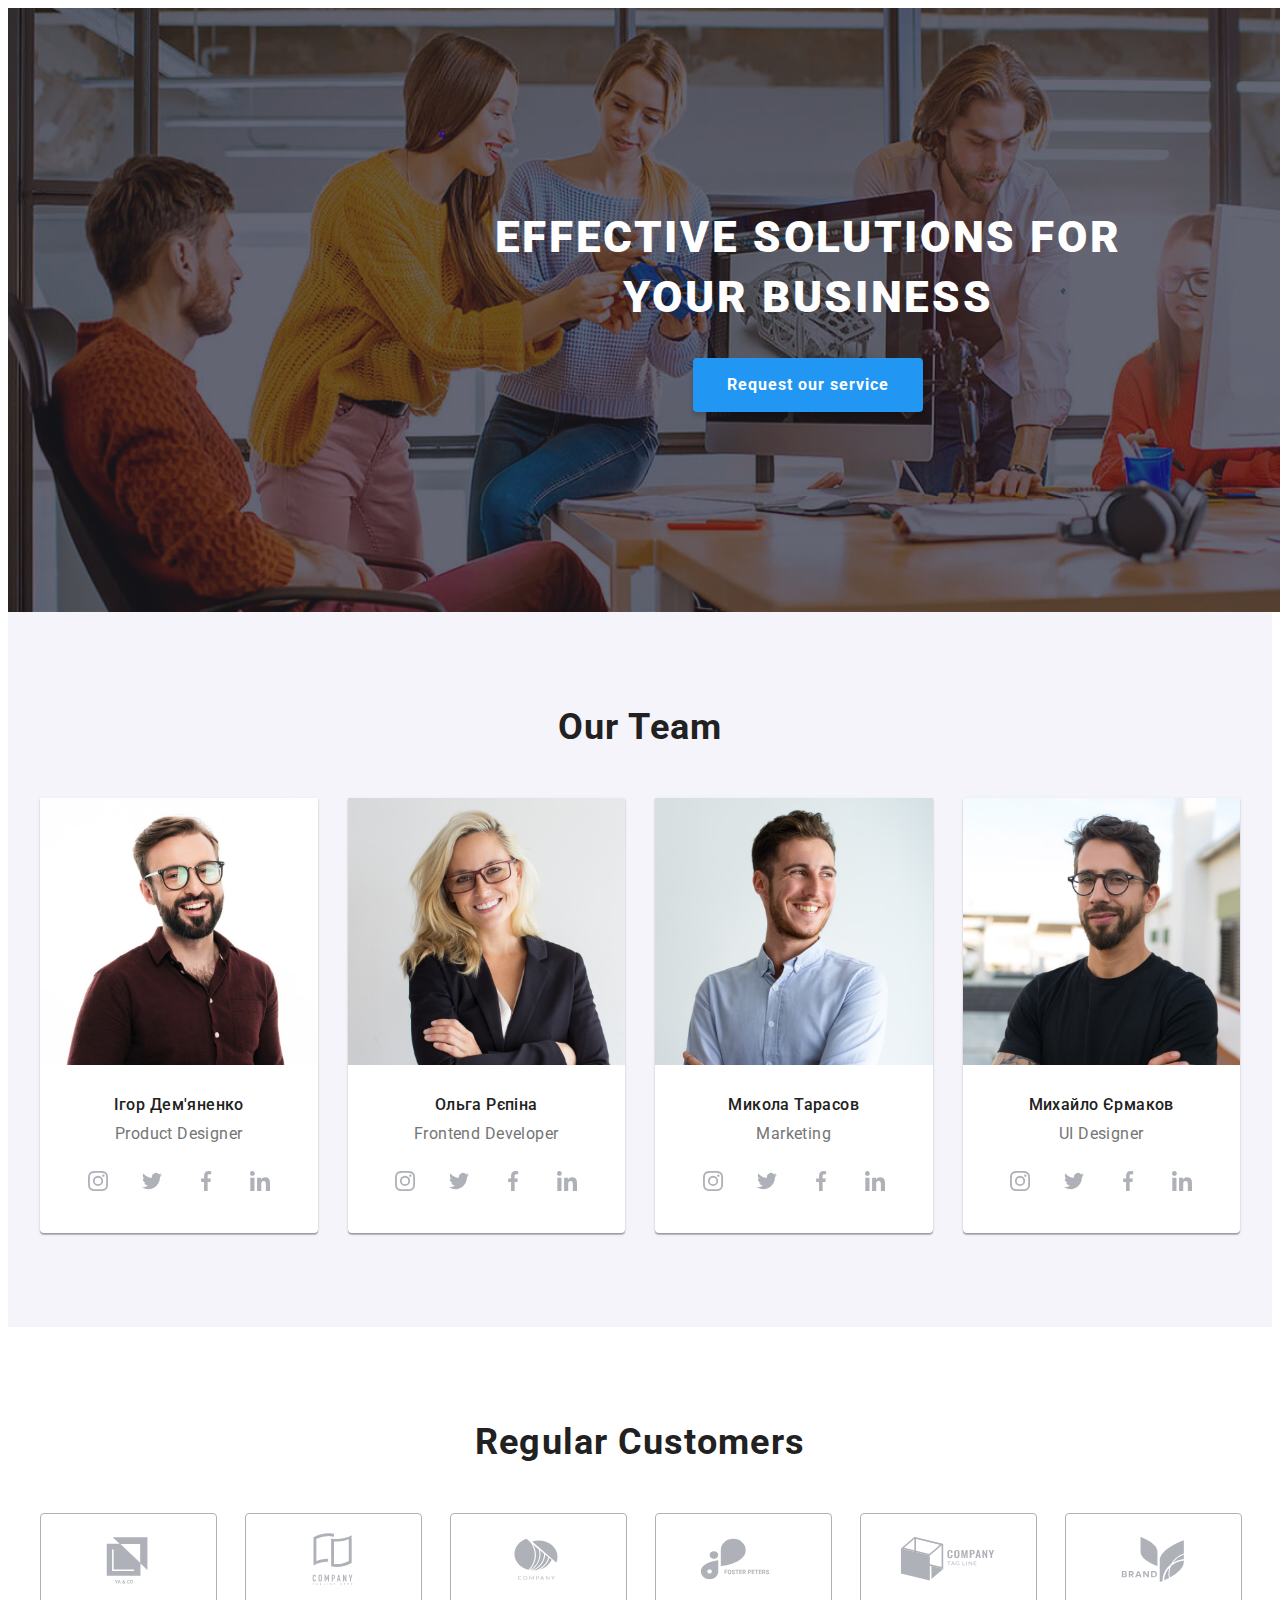
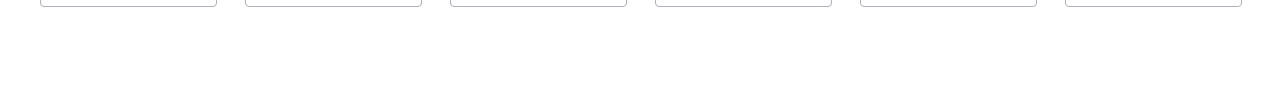
==== index.html @ 906c2866 "add mobile version" ====
<!DOCTYPE html>
<html lang="en">
  <head>
    <meta charset="UTF-8" />
    <meta http-equiv="X-UA-Compatible" content="IE=edge" />
    <meta name="viewport" content="width=device-width, initial-scale=1.0" />
    <title>WebStudio</title>
    <link rel="preconnect" href="https://fonts.googleapis.com" />
    <link rel="preconnect" href="https://fonts.gstatic.com" crossorigin />
    <link
      href="https://fonts.googleapis.com/css2?family=Raleway:wght@700&family=Roboto:wght@400;500;700;900&display=swap"
      rel="stylesheet"
    />
    <link
      rel="stylesheet"
      href="https://cdnjs.cloudflare.com/ajax/libs/modern-normalize/1.1.0/modern-normalize.min.css"
      integrity="sha512-wpPYUAdjBVSE4KJnH1VR1HeZfpl1ub8YT/NKx4PuQ5NmX2tKuGu6U/JRp5y+Y8XG2tV+wKQpNHVUX03MfMFn9Q=="
      crossorigin="anonymous"
      referrerpolicy="no-referrer"
    />
    <link rel="stylesheet" href="./css/main.min.css" />
  </head>
  <body>
    <!-- <header class="header">
      <div class="container flex-container">
        <nav class="site-nav header__site-nav">
          <a href="./index.html" class="logo site-nav__logo"
            >Web<span class="logo__part logo__part--dark">Studio</span></a
          >
          <ul class="menu site-nav__menu">
            <li class="menu__item">
              <a href="./index.html" class="menu__link current">Studio</a>
            </li>
            <li class="menu__item">
              <a href="./portfolio.html" class="menu__link">Portfolio</a>
            </li>
            <li class="menu__item">
              <a href="" class="menu__link">Contacts</a>
            </li>
          </ul>
        </nav>
        <div class="contacts-wrap">
          <ul class="contacts flex-container">
            <li class="contacts__item">
              <a href="mailto:info@devstudio.com" class="contacts__link">
                <svg class="contacts__icon" width="16" height="12">
                  <use href="./images/sprite-svg.svg#icon-icon-envelope"></use>
                </svg>
                info@devstudio.com</a
              >
            </li>
            <li class="contacts__item">
              <a href="tel:+12127724150" class="contacts__link">
                <svg class="contacts__icon" width="10" height="16">
                  <use
                    href="./images/sprite-svg.svg#icon-icon-smartphone"
                  ></use>
                </svg>
                +1 212-772-4150</a
              >
            </li>
          </ul>
        </div>
      </div>
    </header> -->
    <main class="main">
      <section class="hero main__hero">
        <h1 class="hero__title">Effective solutions for your business</h1>
        <button type="button" class="hero__btn" data-modal-open>
          Request our service
        </button>
      </section>
      <!-- <section class="our-qualities">
        <div class="container">
          <h2 class="visually-hidden">Our qualities</h2>
          <ul class="list-qualities flex-wrapper lists">
            <li class="list-qualities__item">
              <div class="list-qualities__icon-wrap">
                <svg class="list-qualities__icon" width="70" height="70">
                  <use href="./images/sprite-svg.svg#icon-icon-antenna"></use>
                </svg>
              </div>
              <h3 class="list-qualities__title">Attention to details</h3>
              <p class="list-qualities__text">
                We go into all the details and processes of your business to
                develop a customized solution.
              </p>
            </li>
            <li class="list-qualities__item">
              <div class="list-qualities__icon-wrap">
                <svg class="list-qualities__icon" width="70" height="70">
                  <use href="./images/sprite-svg.svg#icon-icon-clock"></use>
                </svg>
              </div>
              <h3 class="list-qualities__title">Punctuality</h3>
              <p class="list-qualities__text">
                With us, you can feel safe and secure. An important principle of
                the company: respect your time and respect the agreed deadlines.
              </p>
            </li>
            <li class="list-qualities__item">
              <div class="list-qualities__icon-wrap">
                <svg class="list-qualities__icon" width="70" height="70">
                  <use href="./images/sprite-svg.svg#icon-icon-diagram"></use>
                </svg>
              </div>
              <h3 class="list-qualities__title">Planning</h3>
              <p class="list-qualities__text">
                You will be able to observe and participate in every phase of
                solution development and implementation.
              </p>
            </li>
            <li class="list-qualities__item">
              <div class="list-qualities__icon-wrap">
                <svg class="list-qualities__icon" width="70" height="70">
                  <use href="./images/sprite-svg.svg#icon-icon-astronaut"></use>
                </svg>
              </div>
              <h3 class="list-qualities__title">Modern technologis</h3>
              <p class="list-qualities__text">
                We use innovative tools to solve assigned tasks. It's time to
                simplify work processes.
              </p>
            </li>
          </ul>
        </div>
      </section> -->
      <!-- <section class="work">
        <div class="container">
          <h2 class="work__title">What we do</h2>
          <ul class="work-list flex-container lists">
            <li class="work-list__item">
              <img
                src="./images/typing.jpg"
                alt="typing"
                width="370"
                height="294"
              />
              <div class="work-list__works-wrap">
                <p class="work-list__works-item">desktop apps</p>
              </div>
            </li>
            <li class="work-list__item">
              <img
                src="./images/setting.jpg"
                alt="setting"
                width="370"
                height="294"
              />
              <div class="work-list__works-wrap">
                <p class="work-list__works-item">mobile apps</p>
              </div>
            </li>
            <li class="work-list__item">
              <img
                src="./images/coloring.jpg"
                alt="coloring"
                width="370"
                height="294"
              />
              <div class="work-list__works-wrap">
                <p class="work-list__works-item">design solutions</p>
              </div>
            </li>
          </ul>
        </div>
      </section> -->

      <section class="team">
        <div class="container">
          <h2 class="team__title">Our Team</h2>
          <ul class="workers team__workers lists">
            <li class="workers__item">
              <img
                src="./images/product-designer.jpg"
                alt="product designer"
                width="270"
                height="260"
              />
              <div class="workers__social-wrap">
                <h3 lang="uk" class="workers__subtitle">Ігор Дем'яненко</h3>
                <p class="workers__subtitle-text">Product Designer</p>
                <ul class="social-list workers__social-list">
                  <li class="social-list__item">
                    <a class="social-list__link" href="">
                      <svg class="social-list__icon" width="20" height="20">
                        <use
                          href="./images/sprite-svg.svg#icon-icon-instagram"
                        ></use>
                      </svg>
                    </a>
                  </li>
                  <li class="social-list__item">
                    <a class="social-list__link" href="">
                      <svg class="social-list__icon" width="20" height="20">
                        <use
                          href="./images/sprite-svg.svg#icon-icon-twitter"
                        ></use>
                      </svg>
                    </a>
                  </li>
                  <li class="social-list__item">
                    <a class="social-list__link" href="">
                      <svg class="social-list__icon" width="20" height="20">
                        <use
                          href="./images/sprite-svg.svg#icon-icon-facebook"
                        ></use>
                      </svg>
                    </a>
                  </li>
                  <li class="social-list__item">
                    <a class="social-list__link" href="">
                      <svg class="social-list__icon" width="20" height="20">
                        <use
                          href="./images/sprite-svg.svg#icon-icon-linkedin"
                        ></use>
                      </svg>
                    </a>
                  </li>
                </ul>
              </div>
            </li>
            <li class="workers__item">
              <img
                src="./images/frontend-developer.jpg"
                alt="frontend developer"
                width="270"
                height="260"
              />
              <div class="workers__social-wrap">
                <h3 lang="uk" class="workers__subtitle">Ольга Рєпіна</h3>
                <p class="workers__subtitle-text">Frontend Developer</p>
                <ul class="social-list workers__social-list">
                  <li class="social-list__item">
                    <a class="social-list__link" href="">
                      <svg class="social-list__icon" width="20" height="20">
                        <use
                          href="./images/sprite-svg.svg#icon-icon-instagram"
                        ></use>
                      </svg>
                    </a>
                  </li>
                  <li class="social-list__item">
                    <a class="social-list__link" href="">
                      <svg class="social-list__icon" width="20" height="20">
                        <use
                          href="./images/sprite-svg.svg#icon-icon-twitter"
                        ></use>
                      </svg>
                    </a>
                  </li>
                  <li class="social-list__item">
                    <a class="social-list__link" href="">
                      <svg class="social-list__icon" width="20" height="20">
                        <use
                          href="./images/sprite-svg.svg#icon-icon-facebook"
                        ></use>
                      </svg>
                    </a>
                  </li>
                  <li class="social-list__item">
                    <a class="social-list__link" href="">
                      <svg class="social-list__icon" width="20" height="20">
                        <use
                          href="./images/sprite-svg.svg#icon-icon-linkedin"
                        ></use>
                      </svg>
                    </a>
                  </li>
                </ul>
              </div>
            </li>
            <li class="workers__item">
              <img
                src="./images/marketing.jpg"
                alt="marketing"
                width="270"
                height="260"
              />
              <div class="workers__social-wrap">
                <h3 lang="uk" class="workers__subtitle">Микола Тарасов</h3>
                <p class="workers__subtitle-text">Marketing</p>
                <ul class="social-list workers__social-list">
                  <li class="social-list__item">
                    <a class="social-list__link" href="">
                      <svg class="social-list__icon" width="20" height="20">
                        <use
                          href="./images/sprite-svg.svg#icon-icon-instagram"
                        ></use>
                      </svg>
                    </a>
                  </li>
                  <li class="social-list__item">
                    <a class="social-list__link" href="">
                      <svg class="social-list__icon" width="20" height="20">
                        <use
                          href="./images/sprite-svg.svg#icon-icon-twitter"
                        ></use>
                      </svg>
                    </a>
                  </li>
                  <li class="social-list__item">
                    <a class="social-list__link" href="">
                      <svg class="social-list__icon" width="20" height="20">
                        <use
                          href="./images/sprite-svg.svg#icon-icon-facebook"
                        ></use>
                      </svg>
                    </a>
                  </li>
                  <li class="social-list__item">
                    <a class="social-list__link" href="">
                      <svg class="social-list__icon" width="20" height="20">
                        <use
                          href="./images/sprite-svg.svg#icon-icon-linkedin"
                        ></use>
                      </svg>
                    </a>
                  </li>
                </ul>
              </div>
            </li>
            <li class="workers__item">
              <img
                src="./images/ui-designer.jpg"
                alt="ui designer"
                width="270"
                height="260"
              />
              <div class="workers__social-wrap">
                <h3 lang="uk" class="workers__subtitle">Михайло Єрмаков</h3>
                <p class="workers__subtitle-text">UI Designer</p>
                <ul class="social-list workers__social-list">
                  <li class="social-list__item">
                    <a class="social-list__link" href="">
                      <svg class="social-list__icon" width="20" height="20">
                        <use
                          href="./images/sprite-svg.svg#icon-icon-instagram"
                        ></use>
                      </svg>
                    </a>
                  </li>
                  <li class="social-list__item">
                    <a class="social-list__link" href="">
                      <svg class="social-list__icon" width="20" height="20">
                        <use
                          href="./images/sprite-svg.svg#icon-icon-twitter"
                        ></use>
                      </svg>
                    </a>
                  </li>
                  <li class="social-list__item">
                    <a class="social-list__link" href="">
                      <svg class="social-list__icon" width="20" height="20">
                        <use
                          href="./images/sprite-svg.svg#icon-icon-facebook"
                        ></use>
                      </svg>
                    </a>
                  </li>
                  <li class="social-list__item">
                    <a class="social-list__link" href="">
                      <svg class="social-list__icon" width="20" height="20">
                        <use
                          href="./images/sprite-svg.svg#icon-icon-linkedin"
                        ></use>
                      </svg>
                    </a>
                  </li>
                </ul>
              </div>
            </li>
          </ul>
        </div>
      </section>
      <section class="customers">
        <div class="container">
          <h2 class="customers__title">Regular Customers</h2>
          <ul class="customers-list customers__customers-list">
            <li class="customers-list__item">
              <a class="customers-list__link" href=""
                ><svg class="customers-list__icon" width="106" height="60">
                  <use
                    href="./images/sprite-svg.svg#icon-icon-brand-first"
                  ></use></svg
              ></a>
            </li>
            <li class="customers-list__item">
              <a class="customers-list__link" href=""
                ><svg class="customers-list__icon" width="106" height="60">
                  <use
                    href="./images/sprite-svg.svg#icon-icon-brand-second"
                  ></use></svg
              ></a>
            </li>
            <li class="customers-list__item">
              <a class="customers-list__link" href=""
                ><svg class="customers-list__icon" width="106" height="60">
                  <use
                    href="./images/sprite-svg.svg#icon-icon-brand-third"
                  ></use></svg
              ></a>
            </li>
            <li class="customers-list__item">
              <a class="customers-list__link" href=""
                ><svg class="customers-list__icon" width="106" height="60">
                  <use
                    href="./images/sprite-svg.svg#icon-icon-brand-fourth"
                  ></use></svg
              ></a>
            </li>
            <li class="customers-list__item">
              <a class="customers-list__link" href=""
                ><svg class="customers-list__icon" width="106" height="60">
                  <use
                    href="./images/sprite-svg.svg#icon-icon-brand-fifth"
                  ></use></svg
              ></a>
            </li>
            <li class="customers-list__item">
              <a class="customers-list__link" href=""
                ><svg class="customers-list__icon" width="106" height="60">
                  <use
                    href="./images/sprite-svg.svg#icon-icon-brand-sixth"
                  ></use></svg
              ></a>
            </li>
          </ul>
        </div>
      </section>
    </main>
    <!-- <footer class="footer">
      <div class="container footer-container">
        <div class="footer__logo-wrap">
          <a href="./index.html" class="logo footer__logo"
            >Web<span class="logo__part logo__part--light">Studio</span></a
          >
          <address class="adress">
            <ul class="connection lists">
              <li class="connection__item">
                <a
                  href="https://goo.gl/maps/N6QWvGhrMjkVAGEb9"
                  target="_blank"
                  rel="noopener noreferrer nofollow"
                  class="connection__link"
                  >695 Park Ave, New York, NY 10065,<br />
                  United States</a
                >
              </li>
              <li class="connection__item">
                <a
                  href="mailto:info@example.com"
                  class="connection__link connection__link--grey"
                  >info@example.com</a
                >
              </li>
              <li class="connection__item">
                <a
                  href="tel:+12127724150"
                  class="connection__link connection__link--grey"
                  >+1 212-772-4150
                </a>
              </li>
            </ul>
          </address>
        </div>
        <div class="footer__footer-wrap">
          <b class="footer__subtitle-text">find us on</b>
          <ul class="social-set footer__social-set">
            <li class="social-set__item">
              <a class="social-set__link" href=""
                ><svg class="social-set__icon" width="20" height="20">
                  <use
                    href="./images/sprite-svg.svg#icon-icon-instagram"
                  ></use></svg
              ></a>
            </li>
            <li class="social-set__item">
              <a class="social-set__link" href=""
                ><svg class="social-set__icon" width="20" height="20">
                  <use
                    href="./images/sprite-svg.svg#icon-icon-twitter"
                  ></use></svg
              ></a>
            </li>
            <li class="social-set__item">
              <a class="social-set__link" href=""
                ><svg class="social-set__icon" width="20" height="20">
                  <use
                    href="./images/sprite-svg.svg#icon-icon-facebook"
                  ></use></svg
              ></a>
            </li>
            <li class="social-set__item">
              <a class="social-set__link" href=""
                ><svg class="social-set__icon" width="20" height="20">
                  <use
                    href="./images/sprite-svg.svg#icon-icon-linkedin"
                  ></use></svg
              ></a>
            </li>
          </ul>
        </div>
        <form class="form footer__form">
          <b class="form__title">subscribe to the newsletter</b>
          <div class="form__form-wrap">
            <input
              type="email"
              name="mail"
              class="form__input"
              placeholder="E-mail"
            />
            <button type="submit" class="form__button">
              Subscribe
              <svg class="form__icon-send" width="24" height="24">
                <use href="./images/sprite-svg.svg#icon-send"></use>
              </svg>
            </button>
          </div>
        </form>
      </div>
    </footer> -->
    <!-- <div class="backdrop is-hidden" data-modal>
      <div class="modal backdrop__modal">
        <p class="modal__title">
          Leave your information and we'll call you back
        </p>
        <button type="button" class="modal__close-button" data-modal-close>
          <svg class="modal__icon-close" width="18" height="18">
            <use href="./images/sprite-svg.svg#icon-close"></use>
          </svg>
        </button>
        <form class="modal-form">
          <div class="form-element modal-form__form-element">
            <label for="name" class="form-element__label">Name</label>

            <div class="form-element__input-wrapper">
              <input
                class="form-element__input"
                type="text"
                name="name"
                id="name"
              />
              <svg class="form-element__icon-person" width="18" height="18">
                <use href="./images/sprite-svg.svg#icon-person"></use>
              </svg>
            </div>
          </div>

          <div class="form-element modal-form__form-element">
            <label for="tel" class="form-element__label">Telephone</label>

            <div class="form-element__input-wrapper">
              <input
                class="form-element__input"
                type="tel"
                name="telephone"
                id="tel"
              />
              <svg class="form-element__icon-phone" width="18" height="18">
                <use href="./images/sprite-svg.svg#icon-phone"></use>
              </svg>
            </div>
          </div>

          <div class="form-element modal-form__form-element">
            <label for="email" class="form-element__label">E-mail</label>

            <div class="form-element__input-wrapper">
              <input
                class="form-element__input"
                type="email"
                name="email"
                id="email"
              />
              <svg class="form-element__icon-email" width="18" height="18">
                <use href="./images/sprite-svg.svg#icon-email"></use>
              </svg>
            </div>
          </div>

          <div class="form-element modal-form__form-element">
            <label for="comments" class="form-element__label">Comments</label>
            <textarea
              name="comments"
              id="comments"
              class="form-element__comments"
              placeholder="Enter the text"
            ></textarea>
          </div>

          <div class="accept">
            <label for="accept" class="accept__text">
              <input
                class="accept__input visually-hidden"
                type="checkbox"
                name="accept"
                id="accept"
                value="true"
              />
              <span class="accept__input-check-wrap">
                <svg class="accept__icon-check" width="16" height="15">
                  <use href="./images/sprite-svg.svg#icon-check"></use>
                </svg>
              </span>
              I agree with the newsletter and accept the Terms and
              Conditions</label
            >
          </div>

          <button type="submit" class="accept__button">Send</button>
        </form>
      </div>
    </div> -->
    <script src="./js/modal.js"></script>
  </body>
</html>
---- css/main.min.css ----
:root{--primary-text-color: #757575;--title-text-color: #212121;--accent-color: #2196f3;--background-color: #ffffff;--secondary-title-color: #fefefe;--place-color: rgba(255, 255, 255, 0.6)}h1,h2,h3,h4,h5,h6,p,ul{margin:0}ul{padding-left:0}img{display:block;width:100%;max-width:100%;height:auto}.container{width:100%;margin:0 auto;padding-left:15px;padding-right:15px}@media screen and (min-width: 480px){.container{width:480px}}@media screen and (min-width: 768px){.container{width:768px}}@media screen and (min-width: 1200px){.container{width:1200px}}body{background-color:var(--background-color);color:var(--primary-text-color);font-family:"Roboto",sans-serif;letter-spacing:.03em;font-size:14px}.lists{list-style:none}.logo{font-family:"Raleway",sans-serif;font-weight:700;font-size:26px;line-height:1.19;color:var(--accent-color);text-decoration:none}.header{padding-top:24px;padding-bottom:25px;border-bottom:1px solid #ececec}.flex-container{display:flex;align-items:center}.contacts-wrap{margin-left:auto}.menu__item:not(:first-child){margin-left:50px}.site-nav__logo{margin-right:97px}.logo__part--dark{color:var(--title-text-color)}.site-nav__menu{list-style:none;display:flex;align-items:center;justify-content:center}.header__site-nav{display:flex}.menu__link{font-weight:500;letter-spacing:.02em;color:var(--title-text-color);text-decoration:none;line-height:1.14;display:block;padding:5px 0;transition-property:color;transition-duration:250ms;transition-timing-function:cubic-bezier(0.4, 0, 0.2, 1)}.menu__link:hover,.menu__link:focus{color:var(--accent-color)}.current{color:var(--accent-color);position:relative}.current::after{content:"";position:absolute;bottom:-29px;left:0;width:100%;height:4px;background-color:var(--accent-color);border-radius:2px}.contacts{list-style:none}.contacts__link{font-weight:500;line-height:1.14;letter-spacing:.02em;color:var(--primary-text-color);text-decoration:none;display:flex;justify-content:center;align-items:center;transition-property:color;transition-duration:250ms;transition-timing-function:cubic-bezier(0.4, 0, 0.2, 1)}.contacts__link:last-child{margin-left:50px}.contacts__link:hover,.contacts__link:focus{color:var(--accent-color)}.contacts__icon{fill:currentColor;margin-right:10px;transition-property:fill;transition-duration:250ms;transition-timing-function:cubic-bezier(0.4, 0, 0.2, 1)}.contacts__link:hover>.contacts__icon,.contacts__link:focus>.contacts__icon{fill:var(--accent-color)}.visually-hidden{position:absolute;width:1px;height:1px;margin:-1px;border:0;padding:0;white-space:nowrap;-webkit-clip-path:inset(100%);clip-path:inset(100%);clip:rect(0 0 0 0);overflow:hidden}.main__hero{background-color:#2f303a;padding-top:118px;padding-bottom:118px;background-image:linear-gradient(rgba(47, 48, 58, 0.4), rgba(47, 48, 58, 0.4)),url(../images/bg.jpg);background-repeat:no-repeat;background-position:center;background-size:cover;margin:0 auto}@media screen and (min-width: 480px){.main__hero{width:480px}}@media screen and (min-width: 768px){.main__hero{width:768px}}@media screen and (min-width: 1200px){.main__hero{width:1600px;padding-top:200px;padding-bottom:200px}}.hero__title{font-weight:900;font-size:26px;line-height:1.6;text-align:center;letter-spacing:.06em;text-transform:uppercase;color:var(--secondary-title-color);margin:0 auto;max-width:360px;margin-bottom:30px}@media screen and (min-width: 1200px){.hero__title{font-size:44px;line-height:1.36;max-width:696px}}.hero__btn{display:block;font-family:inherit;font-weight:700;font-size:16px;line-height:1.88;text-align:center;letter-spacing:.06em;background-color:var(--accent-color);color:var(--secondary-title-color);border-radius:4px;border-color:rgba(0,0,0,0);cursor:pointer;padding:10px 32px 10px 32px;margin:0 auto;box-shadow:0px 4px 4px rgba(0,0,0,.15);transition:background-color 250ms cubic-bezier(0.4, 0, 0.2, 1),box-shadow 250ms cubic-bezier(0.4, 0, 0.2, 1)}.hero__btn:hover,.hero__btn:focus{background-color:#188ce8;box-shadow:0px 4px 4px rgba(0,0,0,.15)}.our-qualities{padding-top:60px;padding-bottom:60px}@media screen and (min-width: 1200px){.our-qualities{padding-top:94px;padding-bottom:50px}}.list-qualities__icon-wrap{width:270px;height:120px;background-color:#f5f4fa;display:flex;align-items:center;justify-content:center;margin-bottom:30px;width:100%}.flex-wrapper{display:flex;flex-wrap:wrap;gap:30px}.list-qualities__item{width:100%;gap:30px}@media screen and (min-width: 768px){.list-qualities__item{flex-basis:calc((100% - 30px)/2)}}@media screen and (min-width: 1200px){.list-qualities__item{flex-basis:calc((100% - 90px)/4)}}.list-qualities__title{font-size:14px;font-weight:700;text-transform:uppercase;color:var(--title-text-color);line-height:1.14;margin-bottom:10px;letter-spacing:.03em}.list-qualities__text{line-height:1.71;letter-spacing:.03em}.work{padding-top:50px;padding-bottom:94px}@media screen and (max-width: 1199px){.work{position:absolute;width:1px;height:1px;margin:-1px;border:0;padding:0;white-space:nowrap;-webkit-clip-path:inset(100%);clip-path:inset(100%);clip:rect(0 0 0 0);overflow:hidden}}.work__title{font-weight:700;font-size:36px;line-height:1.17;text-align:center;margin-bottom:50px;color:var(--title-text-color)}.work-list__item{position:relative}.work-list__item:not(:first-child){margin-left:30px}.work-list__works-wrap{width:370px;height:70px;background-color:rgba(47,48,58,.8);position:absolute;bottom:0;display:flex;justify-content:center;align-items:center}.work-list__works-item{font-weight:700;letter-spacing:.03em;text-transform:uppercase;color:#fff}.team{background-color:#f5f4fa;padding-top:60px;padding-bottom:60px}@media screen and (min-width: 1200px){.team{padding-top:94px;padding-bottom:94px}}.team__title{font-weight:700;font-size:28px;line-height:1.17;text-align:center;letter-spacing:.03em;margin-bottom:30px;color:var(--title-text-color)}@media screen and (min-width: 1200px){.team__title{font-size:36px;margin-bottom:50px}}.team__workers{gap:30px}@media screen and (min-width: 768px){.team__workers{display:flex;align-items:center;flex-wrap:wrap}}.workers__item{background-color:var(--background-color);box-shadow:0px 1px 3px rgba(0,0,0,.12),0px 1px 1px rgba(0,0,0,.14),0px 2px 1px rgba(0,0,0,.2);border-radius:0px 0px 4px 4px;gap:30px}@media screen and (min-width: 768px){.workers__item{flex-basis:calc((100% - 30px)/2)}}@media screen and (min-width: 1200px){.workers__item{flex-basis:calc((100% - 90px)/4)}}.workers__subtitle{font-weight:500;font-size:16px;line-height:1.19;text-align:center;color:var(--title-text-color);margin-top:30px;margin-bottom:10px}.workers__subtitle-text{font-size:16px;line-height:1.19;text-align:center}.workers__social-list{display:flex;align-items:center;justify-content:center;margin-top:16px;margin-bottom:30px}.social-list__item{list-style:none;width:44px;height:44px}.social-list__item:not(:first-child){margin-left:10px}.social-list__link{width:100%;height:100%;display:flex;justify-content:center;align-items:center;border-radius:50%;color:#afb1b8;transition:background-color 250ms cubic-bezier(0.4, 0, 0.2, 1),color 250ms cubic-bezier(0.4, 0, 0.2, 1)}.social-list__link:hover,.social-list__link:focus{background-color:var(--accent-color);color:var(--background-color)}.social-list__icon{fill:currentColor}.workers__social-wrap{background-position:center}.customers{padding-top:60px;padding-bottom:60px}.customers__customers-list{list-style:none;display:flex;flex-wrap:wrap;gap:30px}@media screen and (min-width: 1200px){.customers{padding-top:94px;padding-bottom:94px}}.customers__title{font-weight:700;font-size:28px;line-height:1.17;text-align:center;letter-spacing:.03em;margin-bottom:30px;color:var(--title-text-color)}@media screen and (min-width: 1200px){.customers__title{font-size:36px;margin-bottom:50px}}.customers-list__link{width:100%;height:100%;display:flex;align-items:center;justify-content:center;border:1px solid #afb1b8;border-radius:4px;color:#afb1b8;transition:background-color 250ms cubic-bezier(0.4, 0, 0.2, 1),color 250ms cubic-bezier(0.4, 0, 0.2, 1),border-color 250ms cubic-bezier(0.4, 0, 0.2, 1)}.customers-list__link:hover,.customers-list__link:focus{background-color:var(--background-color);color:var(--accent-color);border-color:var(--accent-color)}.customers-list__item{width:170px;height:92px}@media screen and (min-width: 480px){.customers-list__item{flex-basis:calc((100% - 30px)/2)}}@media screen and (min-width: 768px){.customers-list__item{flex-basis:calc((100% - 60px)/3)}}@media screen and (min-width: 1200px){.customers-list__item{flex-basis:calc((100% - 150px)/6)}}.customers-list__icon{fill:currentColor}.portfolio{padding-top:94px;padding-bottom:94px}.portfolio__portfolio-buttons-list{display:flex;justify-content:center;margin-bottom:50px}.portfolio-buttons-list__item:not(:last-child){margin-right:8px}.portfolio-buttons-list__button{font-family:inherit;font-weight:500;font-size:16px;line-height:1.62;letter-spacing:.03em;background-color:#f5f4fa;border-radius:4px;border-color:rgba(0,0,0,0);padding:6px 22px 6px 22px;transition:background-color 250ms cubic-bezier(0.4, 0, 0.2, 1),color 250ms cubic-bezier(0.4, 0, 0.2, 1),box-shadow 250ms cubic-bezier(0.4, 0, 0.2, 1)}.portfolio-buttons-list__button:hover,.portfolio-buttons-list__button:focus{background-color:var(--accent-color);color:var(--secondary-title-color);cursor:pointer;box-shadow:0px 3px 1px rgba(0,0,0,.1),0px 1px 2px rgba(0,0,0,.08),0px 2px 2px rgba(0,0,0,.12)}.portfolio-work-list__link{text-decoration:none;display:block;transition:box-shadow 250ms cubic-bezier(0.4, 0, 0.2, 1)}.portfolio-work-list__link:hover,.portfolio-work-list__link:focus{box-shadow:0px 1px 1px rgba(0,0,0,.12),0px 4px 4px rgba(0,0,0,.06),1px 4px 6px rgba(0,0,0,.16)}.portfolio-work-list__wrapper{position:relative;overflow:hidden}.portfolio-work-list__text{font-size:18px;line-height:1.56;letter-spacing:.03em;color:var(--background-color);padding:63px 24px 63px 24px;position:absolute;top:0;left:0;width:100%;height:100%;transform:translateY(100%);background-color:rgba(33,150,243,.9);transition:transform 250ms cubic-bezier(0.4, 0, 0.2, 1)}.portfolio-work-list__item:hover .portfolio-work-list__text,.portfolio-work-list__item:focus .portfolio-work-list__text{transform:translateY(0)}.portfolio__portfolio-work-list{display:flex;flex-wrap:wrap}.portfolio-work-list__item{width:calc((100% - 60px)/3);margin-right:30px;margin-bottom:30px}.portfolio-work-list__item:nth-child(3n){margin-right:0}.portfolio-work-list__item:nth-last-child(-n+3){margin-bottom:0}.portfolio-work-list__content{padding:20px 24px 20px 24px;border:1px solid #eee;border-top:none}.portfolio-work-list__title{font-weight:700;font-size:18px;line-height:2;letter-spacing:.06em;color:var(--title-text-color);max-width:322px;margin-bottom:4px}.portfolio-work-list__title-text{font-size:16px;line-height:1.88;color:var(--primary-text-color);max-width:322px}.footer{background-color:#2f303a;padding-top:60px;padding-bottom:60px}.footer__logo{display:block;margin-bottom:20px}.logo__part--light{color:var(--background-color)}.connection__link{font-style:normal;line-height:1.71;color:var(--background-color);text-decoration:none;display:block;margin-bottom:9px;transition:color 250ms cubic-bezier(0.4, 0, 0.2, 1)}.connection__link:hover,.connection__link:focus{color:var(--accent-color)}.connection__link--grey{color:var(--place-color)}.footer__subtitle-text{font-weight:700;font-size:14px;line-height:1.14px;letter-spacing:.03em;text-transform:uppercase;color:var(--background-color)}.footer__social-set{display:flex;list-style:none;margin-top:20px}.footer__footer-wrap{margin-left:70px}.footer-container{display:flex;align-items:baseline}.social-set__link{width:100%;height:100%;background-color:rgba(255,255,255,.1);border-radius:50%;display:flex;align-items:center;justify-content:center;color:var(--background-color);transition:background-color 250ms cubic-bezier(0.4, 0, 0.2, 1),color 250ms cubic-bezier(0.4, 0, 0.2, 1)}.social-set__link:hover,.social-set__link:focus{background-color:var(--accent-color);color:var(--background-color)}.social-set__icon{fill:currentColor}.social-set__item{width:44px;height:44px}.social-set__item:not(:first-child){margin-left:10px}.backdrop{position:fixed;top:0;left:0;width:100%;height:100%;background-color:rgba(0,0,0,.2);transition:opacity 250ms cubic-bezier(0.4, 0, 0.2, 1),visibility 250ms cubic-bezier(0.4, 0, 0.2, 1)}.backdrop__modal{width:528px;min-height:581px;background-color:var(--background-color);position:absolute;top:50%;left:50%;transform:translate(-50%, -50%) scale(1);transition:transform 250ms cubic-bezier(0.4, 0, 0.2, 1);padding:40px}.modal-form__form-element{display:flex;flex-direction:column}.form-element__input{height:40px;outline:rgba(0,0,0,0);border:1px solid rgba(33,33,33,.2);border-radius:4px;padding-left:42px;width:100%;cursor:pointer;transition:border 250ms cubic-bezier(0.4, 0, 0.2, 1)}.form-element__input:focus{border:1px solid var(--accent-color)}.form-element__label{font-size:12px;line-height:1.17;color:var(--primary-text-color);margin-bottom:4px}.form-element__input-wrapper{position:relative;margin-bottom:10px}.form-element__icon-person{position:absolute;top:50%;left:12px;transform:translateY(-50%);transition:fill 250ms cubic-bezier(0.4, 0, 0.2, 1)}.form-element__input:focus+.form-element__icon-person{fill:var(--accent-color)}.form-element__icon-phone{position:absolute;top:50%;left:12px;transform:translateY(-50%);transition:fill 250ms cubic-bezier(0.4, 0, 0.2, 1)}.form-element__input:focus+.form-element__icon-phone{fill:var(--accent-color)}.form-element__icon-email{position:absolute;top:50%;left:12px;transform:translateY(-50%);transition:fill 250ms cubic-bezier(0.4, 0, 0.2, 1)}.form-element__input:focus+.form-element__icon-email{fill:var(--accent-color)}.modal__title{font-weight:700;font-size:20px;line-height:1.15;text-align:center;color:var(--title-text-color);margin-bottom:12px}.form-element__comments{padding:12px 16px;width:100%;height:120px;margin-bottom:20px;outline:none;border:1px solid rgba(33,33,33,.2);border-radius:4px;resize:none;transition:border 250ms cubic-bezier(0.4, 0, 0.2, 1)}.form-element__comments::-moz-placeholder{line-height:1.14;letter-spacing:.01em;color:rgba(117,117,117,.5)}.form-element__comments:-ms-input-placeholder{line-height:1.14;letter-spacing:.01em;color:rgba(117,117,117,.5)}.form-element__comments::placeholder{line-height:1.14;letter-spacing:.01em;color:rgba(117,117,117,.5)}.form-element__comments:focus{border:1px solid var(--accent-color)}.accept{line-height:1.71;color:var(--primary-text-color);padding-left:14px;padding-right:11px}.accept__input-check-wrap{width:16px;height:15px;border:2px solid #000;border-radius:4px;margin-right:8px;display:flex;align-items:center;fill:var(--background-color);cursor:pointer;transition:background-color 250ms cubic-bezier(0.4, 0, 0.2, 1),border-color 250ms cubic-bezier(0.4, 0, 0.2, 1)}.accept__text{display:flex;align-items:baseline}.accept__button{display:block;margin:0 auto;width:200px;height:50px;border:none;background-color:var(--accent-color);box-shadow:0px 4px 4px rgba(0,0,0,.15);border-radius:4px;font-weight:700;font-size:16px;line-height:1.88;text-align:center;letter-spacing:.06em;color:var(--background-color);cursor:pointer;transition:background-color 250ms cubic-bezier(0.4, 0, 0.2, 1)}.accept__button:hover,.accept__button:focus{background-color:#188ce8}.accept__input:checked+.accept__input-check-wrap{background-color:var(--accent-color);border-color:rgba(0,0,0,0)}.backdrop.is-hidden .modal{transform:translate(-50%, -50%) scale(0)}.modal__close-button{position:absolute;width:30px;height:30px;border-radius:50%;top:8px;right:8px;cursor:pointer;border:1px solid rgba(0,0,0,.1);background-color:var(--background-color);padding:5px}.modal__icon-close{fill:#000;transition:fill 250ms cubic-bezier(0.4, 0, 0.2, 1)}.modal__close-button:hover .modal__icon-close{fill:var(--accent-color)}.is-hidden{opacity:0;visibility:hidden;pointer-events:none}.footer__form{display:flex;flex-direction:column;margin-left:93px}.form__title{font-weight:700;line-height:1.14;text-transform:uppercase;color:var(--background-color);margin-bottom:20px}.form__input{width:358px;height:50px;border:1px solid rgba(255,255,255,.3);border-radius:4px;background-color:rgba(0,0,0,0);padding-top:15px;padding-bottom:15px;padding-left:16px;outline:rgba(0,0,0,0);margin-right:8px;transition:border 250ms cubic-bezier(0.4, 0, 0.2, 1),box-shadow 250ms cubic-bezier(0.4, 0, 0.2, 1)}.form__input:focus{border:1px solid var(--accent-color);box-shadow:0px 4px 4px rgba(0,0,0,.15)}.form__input::-moz-placeholder{font-size:16px;line-height:1.25;color:rgba(255,255,255,.6)}.form__input:-ms-input-placeholder{font-size:16px;line-height:1.25;color:rgba(255,255,255,.6)}.form__input::placeholder{font-size:16px;line-height:1.25;color:rgba(255,255,255,.6)}.form__button{width:200px;height:50px;background-color:var(--accent-color);border-radius:4px;font-weight:700;font-size:16px;line-height:1.88;letter-spacing:.06em;color:var(--background-color);cursor:pointer;padding-right:30px;position:relative;transition:background-color 250ms cubic-bezier(0.4, 0, 0.2, 1),box-shadow 250ms cubic-bezier(0.4, 0, 0.2, 1)}.form__button:hover,.form__button:focus{background-color:#188ce8;box-shadow:0px 4px 4px rgba(0,0,0,.15)}.form__icon-send{position:absolute;top:50%;left:148px;transform:translateY(-50%)}/*# sourceMappingURL=main.min.css.map */
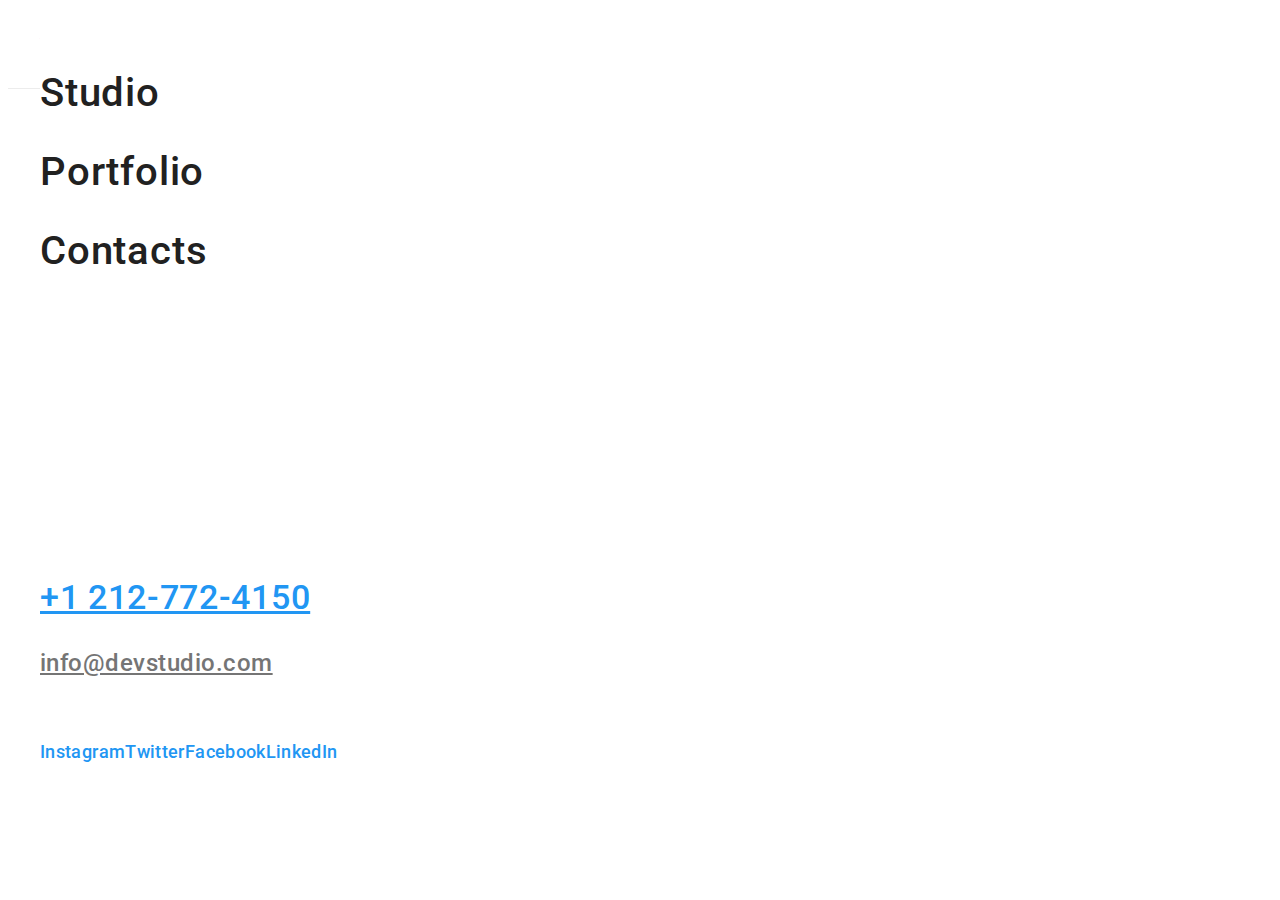
==== commit d5149db4: "add adaptiv footer" ====
--- a/index.html
+++ b/index.html
@@ -21,7 +21,7 @@
     <link rel="stylesheet" href="./css/main.min.css" />
   </head>
   <body>
-    <!-- <header class="header">
+    <header class="header">
       <div class="container flex-container">
         <nav class="site-nav header__site-nav">
           <a href="./index.html" class="logo site-nav__logo"
@@ -61,15 +61,62 @@
             </li>
           </ul>
         </div>
+        
+          <button type="button" class="menu-open-btn"> 0
+        </button>
+        <div class="mob-menu">
+          <button type="button" class="menu-close-btn"> x
+
+        </button>
+        <ul class="mob-menu-list lists">
+            <li class="mob-menu__item">
+              <a href="./index.html" class="mob-menu__link">Studio</a>
+            </li>
+            <li class="mob-menu__item">
+              <a href="./portfolio.html" class="mob-menu__link">Portfolio</a>
+            </li>
+            <li class="mob-menu__item">
+              <a href="" class="mob-menu__link">Contacts</a>
+            </li>
+          </ul>
+          <div class="mob-contacts-wrap">
+          <ul class="mob-contacts">
+            <li class="mob-contacts__item">
+              <a href="tel:+12127724150" class="mob-contacts__link">
+                +1 212-772-4150</a
+              >
+            </li>
+            <li class="mob-contacts__item">
+              <a href="mailto:info@devstudio.com" class="mob-contacts__link mob-contacts__link--grey">
+                
+                info@devstudio.com</a
+              >
+            </li>
+            
+          </ul>
+        </div>
+        <ul class="mob-soc-list lists">
+          <li class="mob-soc-list__item">
+            <a class="mob-soc-list__link" href="" target="_blank" rel="noopener noreferrer nofollow">Instagram</a></li>
+          <li class="mob-soc-list__item">
+            <a class="mob-soc-list__link" href="" target="_blank" rel="noopener noreferrer nofollow">Twitter</a></li>
+          <li class="mob-soc-list__item">
+            <a class="mob-soc-list__link" href="" target="_blank" rel="noopener noreferrer nofollow">Facebook</a></li>
+          <li class="mob-soc-list__item">
+            <a class="mob-soc-list__link" href="" target="_blank" rel="noopener noreferrer nofollow">LinkedIn</a></li>
+        </ul>
+        </div>
+        
+        
       </div>
-    </header> -->
+    </header>
     <main class="main">
-      <section class="hero main__hero">
+      <!-- <section class="hero main__hero">
         <h1 class="hero__title">Effective solutions for your business</h1>
         <button type="button" class="hero__btn" data-modal-open>
           Request our service
         </button>
-      </section>
+      </section> -->
       <!-- <section class="our-qualities">
         <div class="container">
           <h2 class="visually-hidden">Our qualities</h2>
@@ -166,17 +213,29 @@
         </div>
       </section> -->
 
-      <section class="team">
+      <!-- <section class="team">
         <div class="container">
           <h2 class="team__title">Our Team</h2>
           <ul class="workers team__workers lists">
             <li class="workers__item">
-              <img
-                src="./images/product-designer.jpg"
-                alt="product designer"
-                width="270"
-                height="260"
-              />
+              <picture>
+                <source srcset="
+                ./images/product-designer-desk-1x.jpg 1x,
+                ./images/product-designer-desk-2x.jpg 2x"
+                media="(min-width: 1200px)">
+                <source srcset="
+                ./images/product-designer-tab-1x.jpg 1x,
+                ./images/product-designer-tab-2x.jpg 2x"
+                media="(min-width: 768px)">
+                <source srcset="
+                ./images/product-designer-mob-1x.jpg 1x,
+                ./images/product-designer-mob-2x.jpg 2x"
+                media="(max-width: 767px)">
+               <img
+                src="./images/product-designer-desk-1x.jpg"
+                alt="product designer" width="270" height="260"
+              />
+              </picture>
               <div class="workers__social-wrap">
                 <h3 lang="uk" class="workers__subtitle">Ігор Дем'яненко</h3>
                 <p class="workers__subtitle-text">Product Designer</p>
@@ -221,12 +280,25 @@
               </div>
             </li>
             <li class="workers__item">
-              <img
-                src="./images/frontend-developer.jpg"
+              <picture>
+                <source srcset="
+                ./images/frontend-developer-desk-1x.jpg 1x,
+                ./images/frontend-developer-desk-2x.jpg 2x"
+                media="(min-width: 1200px)">
+                <source srcset="
+                ./images/frontend-developer-tab-1x.jpg 1x,
+                ./images/frontend-developer-tab-2x.jpg 2x"
+                media="(min-width: 768px)">
+                <source srcset="
+                ./images/frontend-developer-mob-1x.jpg 1x,
+                ./images/frontend-developer-mob-2x.jpg 2x"
+                media="(max-width: 767px)">
+               <img
+                src="./images/frontend-developer-desk-1x.jpg"
                 alt="frontend developer"
-                width="270"
-                height="260"
-              />
+              
+              />
+              </picture>
               <div class="workers__social-wrap">
                 <h3 lang="uk" class="workers__subtitle">Ольга Рєпіна</h3>
                 <p class="workers__subtitle-text">Frontend Developer</p>
@@ -271,12 +343,25 @@
               </div>
             </li>
             <li class="workers__item">
-              <img
-                src="./images/marketing.jpg"
+              <picture>
+                <source srcset="
+                ./images/marketing-desk-1x.jpg 1x,
+                ./images/marketing-desk-2x.jpg 2x"
+                media="(min-width: 1200px)">
+                <source srcset="
+                ./images/marketing-tab-1x.jpg 1x,
+                ./images/marketing-tab-2x.jpg 2x"
+                media="(min-width: 768px)">
+                <source srcset="
+                ./images/marketing-mob-1x.jpg 1x,
+                ./images/marketing-mob-2x.jpg 2x"
+                media="(max-width: 767px)">
+               <img
+                src="./images/frontend-developer-desk-1x.jpg"
                 alt="marketing"
-                width="270"
-                height="260"
-              />
+          
+              />
+              </picture>
               <div class="workers__social-wrap">
                 <h3 lang="uk" class="workers__subtitle">Микола Тарасов</h3>
                 <p class="workers__subtitle-text">Marketing</p>
@@ -321,12 +406,25 @@
               </div>
             </li>
             <li class="workers__item">
-              <img
-                src="./images/ui-designer.jpg"
+              <picture>
+                <source srcset="
+                ./images/ui-designer-desk-1x.jpg 1x,
+                ./images/ui-designer-desk-2x.jpg 2x"
+                media="(min-width: 1200px)">
+                <source srcset="
+                ./images/ui-designer-tab-1x.jpg 1x,
+                ./images/ui-designer-tab-2x.jpg 2x"
+                media="(min-width: 768px)">
+                <source srcset="
+                ./images/ui-designer-mob-1x.jpg 1x,
+                ./images/ui-designer-mob-2x.jpg 2x"
+                media="(max-width: 767px)">
+               <img
+                src="./images/frontend-developer-desk-1x.jpg"
                 alt="ui designer"
-                width="270"
-                height="260"
-              />
+              
+              />
+              </picture>
               <div class="workers__social-wrap">
                 <h3 lang="uk" class="workers__subtitle">Михайло Єрмаков</h3>
                 <p class="workers__subtitle-text">UI Designer</p>
@@ -372,8 +470,8 @@
             </li>
           </ul>
         </div>
-      </section>
-      <section class="customers">
+      </section> -->
+      <!-- <section class="customers">
         <div class="container">
           <h2 class="customers__title">Regular Customers</h2>
           <ul class="customers-list customers__customers-list">
@@ -427,10 +525,11 @@
             </li>
           </ul>
         </div>
-      </section>
+      </section> -->
     </main>
     <!-- <footer class="footer">
       <div class="container footer-container">
+        <div class="common-wrap footer__common-wrap">
         <div class="footer__logo-wrap">
           <a href="./index.html" class="logo footer__logo"
             >Web<span class="logo__part logo__part--light">Studio</span></a
@@ -501,6 +600,7 @@
             </li>
           </ul>
         </div>
+        </div>
         <form class="form footer__form">
           <b class="form__title">subscribe to the newsletter</b>
           <div class="form__form-wrap">
--- a/css/main.min.css
+++ b/css/main.min.css
@@ -1 +1 @@
-:root{--primary-text-color: #757575;--title-text-color: #212121;--accent-color: #2196f3;--background-color: #ffffff;--secondary-title-color: #fefefe;--place-color: rgba(255, 255, 255, 0.6)}h1,h2,h3,h4,h5,h6,p,ul{margin:0}ul{padding-left:0}img{display:block;width:100%;max-width:100%;height:auto}.container{width:100%;margin:0 auto;padding-left:15px;padding-right:15px}@media screen and (min-width: 480px){.container{width:480px}}@media screen and (min-width: 768px){.container{width:768px}}@media screen and (min-width: 1200px){.container{width:1200px}}body{background-color:var(--background-color);color:var(--primary-text-color);font-family:"Roboto",sans-serif;letter-spacing:.03em;font-size:14px}.lists{list-style:none}.logo{font-family:"Raleway",sans-serif;font-weight:700;font-size:26px;line-height:1.19;color:var(--accent-color);text-decoration:none}.header{padding-top:24px;padding-bottom:25px;border-bottom:1px solid #ececec}.flex-container{display:flex;align-items:center}.contacts-wrap{margin-left:auto}.menu__item:not(:first-child){margin-left:50px}.site-nav__logo{margin-right:97px}.logo__part--dark{color:var(--title-text-color)}.site-nav__menu{list-style:none;display:flex;align-items:center;justify-content:center}.header__site-nav{display:flex}.menu__link{font-weight:500;letter-spacing:.02em;color:var(--title-text-color);text-decoration:none;line-height:1.14;display:block;padding:5px 0;transition-property:color;transition-duration:250ms;transition-timing-function:cubic-bezier(0.4, 0, 0.2, 1)}.menu__link:hover,.menu__link:focus{color:var(--accent-color)}.current{color:var(--accent-color);position:relative}.current::after{content:"";position:absolute;bottom:-29px;left:0;width:100%;height:4px;background-color:var(--accent-color);border-radius:2px}.contacts{list-style:none}.contacts__link{font-weight:500;line-height:1.14;letter-spacing:.02em;color:var(--primary-text-color);text-decoration:none;display:flex;justify-content:center;align-items:center;transition-property:color;transition-duration:250ms;transition-timing-function:cubic-bezier(0.4, 0, 0.2, 1)}.contacts__link:last-child{margin-left:50px}.contacts__link:hover,.contacts__link:focus{color:var(--accent-color)}.contacts__icon{fill:currentColor;margin-right:10px;transition-property:fill;transition-duration:250ms;transition-timing-function:cubic-bezier(0.4, 0, 0.2, 1)}.contacts__link:hover>.contacts__icon,.contacts__link:focus>.contacts__icon{fill:var(--accent-color)}.visually-hidden{position:absolute;width:1px;height:1px;margin:-1px;border:0;padding:0;white-space:nowrap;-webkit-clip-path:inset(100%);clip-path:inset(100%);clip:rect(0 0 0 0);overflow:hidden}.main__hero{background-color:#2f303a;padding-top:118px;padding-bottom:118px;background-image:linear-gradient(rgba(47, 48, 58, 0.4), rgba(47, 48, 58, 0.4)),url(../images/bg.jpg);background-repeat:no-repeat;background-position:center;background-size:cover;margin:0 auto}@media screen and (min-width: 480px){.main__hero{width:480px}}@media screen and (min-width: 768px){.main__hero{width:768px}}@media screen and (min-width: 1200px){.main__hero{width:1600px;padding-top:200px;padding-bottom:200px}}.hero__title{font-weight:900;font-size:26px;line-height:1.6;text-align:center;letter-spacing:.06em;text-transform:uppercase;color:var(--secondary-title-color);margin:0 auto;max-width:360px;margin-bottom:30px}@media screen and (min-width: 1200px){.hero__title{font-size:44px;line-height:1.36;max-width:696px}}.hero__btn{display:block;font-family:inherit;font-weight:700;font-size:16px;line-height:1.88;text-align:center;letter-spacing:.06em;background-color:var(--accent-color);color:var(--secondary-title-color);border-radius:4px;border-color:rgba(0,0,0,0);cursor:pointer;padding:10px 32px 10px 32px;margin:0 auto;box-shadow:0px 4px 4px rgba(0,0,0,.15);transition:background-color 250ms cubic-bezier(0.4, 0, 0.2, 1),box-shadow 250ms cubic-bezier(0.4, 0, 0.2, 1)}.hero__btn:hover,.hero__btn:focus{background-color:#188ce8;box-shadow:0px 4px 4px rgba(0,0,0,.15)}.our-qualities{padding-top:60px;padding-bottom:60px}@media screen and (min-width: 1200px){.our-qualities{padding-top:94px;padding-bottom:50px}}.list-qualities__icon-wrap{width:270px;height:120px;background-color:#f5f4fa;display:flex;align-items:center;justify-content:center;margin-bottom:30px;width:100%}.flex-wrapper{display:flex;flex-wrap:wrap;gap:30px}.list-qualities__item{width:100%;gap:30px}@media screen and (min-width: 768px){.list-qualities__item{flex-basis:calc((100% - 30px)/2)}}@media screen and (min-width: 1200px){.list-qualities__item{flex-basis:calc((100% - 90px)/4)}}.list-qualities__title{font-size:14px;font-weight:700;text-transform:uppercase;color:var(--title-text-color);line-height:1.14;margin-bottom:10px;letter-spacing:.03em}.list-qualities__text{line-height:1.71;letter-spacing:.03em}.work{padding-top:50px;padding-bottom:94px}@media screen and (max-width: 1199px){.work{position:absolute;width:1px;height:1px;margin:-1px;border:0;padding:0;white-space:nowrap;-webkit-clip-path:inset(100%);clip-path:inset(100%);clip:rect(0 0 0 0);overflow:hidden}}.work__title{font-weight:700;font-size:36px;line-height:1.17;text-align:center;margin-bottom:50px;color:var(--title-text-color)}.work-list__item{position:relative}.work-list__item:not(:first-child){margin-left:30px}.work-list__works-wrap{width:370px;height:70px;background-color:rgba(47,48,58,.8);position:absolute;bottom:0;display:flex;justify-content:center;align-items:center}.work-list__works-item{font-weight:700;letter-spacing:.03em;text-transform:uppercase;color:#fff}.team{background-color:#f5f4fa;padding-top:60px;padding-bottom:60px}@media screen and (min-width: 1200px){.team{padding-top:94px;padding-bottom:94px}}.team__title{font-weight:700;font-size:28px;line-height:1.17;text-align:center;letter-spacing:.03em;margin-bottom:30px;color:var(--title-text-color)}@media screen and (min-width: 1200px){.team__title{font-size:36px;margin-bottom:50px}}.team__workers{gap:30px}@media screen and (min-width: 768px){.team__workers{display:flex;align-items:center;flex-wrap:wrap}}.workers__item{background-color:var(--background-color);box-shadow:0px 1px 3px rgba(0,0,0,.12),0px 1px 1px rgba(0,0,0,.14),0px 2px 1px rgba(0,0,0,.2);border-radius:0px 0px 4px 4px;gap:30px}@media screen and (min-width: 768px){.workers__item{flex-basis:calc((100% - 30px)/2)}}@media screen and (min-width: 1200px){.workers__item{flex-basis:calc((100% - 90px)/4)}}.workers__subtitle{font-weight:500;font-size:16px;line-height:1.19;text-align:center;color:var(--title-text-color);margin-top:30px;margin-bottom:10px}.workers__subtitle-text{font-size:16px;line-height:1.19;text-align:center}.workers__social-list{display:flex;align-items:center;justify-content:center;margin-top:16px;margin-bottom:30px}.social-list__item{list-style:none;width:44px;height:44px}.social-list__item:not(:first-child){margin-left:10px}.social-list__link{width:100%;height:100%;display:flex;justify-content:center;align-items:center;border-radius:50%;color:#afb1b8;transition:background-color 250ms cubic-bezier(0.4, 0, 0.2, 1),color 250ms cubic-bezier(0.4, 0, 0.2, 1)}.social-list__link:hover,.social-list__link:focus{background-color:var(--accent-color);color:var(--background-color)}.social-list__icon{fill:currentColor}.workers__social-wrap{background-position:center}.customers{padding-top:60px;padding-bottom:60px}.customers__customers-list{list-style:none;display:flex;flex-wrap:wrap;gap:30px}@media screen and (min-width: 1200px){.customers{padding-top:94px;padding-bottom:94px}}.customers__title{font-weight:700;font-size:28px;line-height:1.17;text-align:center;letter-spacing:.03em;margin-bottom:30px;color:var(--title-text-color)}@media screen and (min-width: 1200px){.customers__title{font-size:36px;margin-bottom:50px}}.customers-list__link{width:100%;height:100%;display:flex;align-items:center;justify-content:center;border:1px solid #afb1b8;border-radius:4px;color:#afb1b8;transition:background-color 250ms cubic-bezier(0.4, 0, 0.2, 1),color 250ms cubic-bezier(0.4, 0, 0.2, 1),border-color 250ms cubic-bezier(0.4, 0, 0.2, 1)}.customers-list__link:hover,.customers-list__link:focus{background-color:var(--background-color);color:var(--accent-color);border-color:var(--accent-color)}.customers-list__item{width:170px;height:92px}@media screen and (min-width: 480px){.customers-list__item{flex-basis:calc((100% - 30px)/2)}}@media screen and (min-width: 768px){.customers-list__item{flex-basis:calc((100% - 60px)/3)}}@media screen and (min-width: 1200px){.customers-list__item{flex-basis:calc((100% - 150px)/6)}}.customers-list__icon{fill:currentColor}.portfolio{padding-top:94px;padding-bottom:94px}.portfolio__portfolio-buttons-list{display:flex;justify-content:center;margin-bottom:50px}.portfolio-buttons-list__item:not(:last-child){margin-right:8px}.portfolio-buttons-list__button{font-family:inherit;font-weight:500;font-size:16px;line-height:1.62;letter-spacing:.03em;background-color:#f5f4fa;border-radius:4px;border-color:rgba(0,0,0,0);padding:6px 22px 6px 22px;transition:background-color 250ms cubic-bezier(0.4, 0, 0.2, 1),color 250ms cubic-bezier(0.4, 0, 0.2, 1),box-shadow 250ms cubic-bezier(0.4, 0, 0.2, 1)}.portfolio-buttons-list__button:hover,.portfolio-buttons-list__button:focus{background-color:var(--accent-color);color:var(--secondary-title-color);cursor:pointer;box-shadow:0px 3px 1px rgba(0,0,0,.1),0px 1px 2px rgba(0,0,0,.08),0px 2px 2px rgba(0,0,0,.12)}.portfolio-work-list__link{text-decoration:none;display:block;transition:box-shadow 250ms cubic-bezier(0.4, 0, 0.2, 1)}.portfolio-work-list__link:hover,.portfolio-work-list__link:focus{box-shadow:0px 1px 1px rgba(0,0,0,.12),0px 4px 4px rgba(0,0,0,.06),1px 4px 6px rgba(0,0,0,.16)}.portfolio-work-list__wrapper{position:relative;overflow:hidden}.portfolio-work-list__text{font-size:18px;line-height:1.56;letter-spacing:.03em;color:var(--background-color);padding:63px 24px 63px 24px;position:absolute;top:0;left:0;width:100%;height:100%;transform:translateY(100%);background-color:rgba(33,150,243,.9);transition:transform 250ms cubic-bezier(0.4, 0, 0.2, 1)}.portfolio-work-list__item:hover .portfolio-work-list__text,.portfolio-work-list__item:focus .portfolio-work-list__text{transform:translateY(0)}.portfolio__portfolio-work-list{display:flex;flex-wrap:wrap}.portfolio-work-list__item{width:calc((100% - 60px)/3);margin-right:30px;margin-bottom:30px}.portfolio-work-list__item:nth-child(3n){margin-right:0}.portfolio-work-list__item:nth-last-child(-n+3){margin-bottom:0}.portfolio-work-list__content{padding:20px 24px 20px 24px;border:1px solid #eee;border-top:none}.portfolio-work-list__title{font-weight:700;font-size:18px;line-height:2;letter-spacing:.06em;color:var(--title-text-color);max-width:322px;margin-bottom:4px}.portfolio-work-list__title-text{font-size:16px;line-height:1.88;color:var(--primary-text-color);max-width:322px}.footer{background-color:#2f303a;padding-top:60px;padding-bottom:60px}.footer__logo{display:block;margin-bottom:20px}.logo__part--light{color:var(--background-color)}.connection__link{font-style:normal;line-height:1.71;color:var(--background-color);text-decoration:none;display:block;margin-bottom:9px;transition:color 250ms cubic-bezier(0.4, 0, 0.2, 1)}.connection__link:hover,.connection__link:focus{color:var(--accent-color)}.connection__link--grey{color:var(--place-color)}.footer__subtitle-text{font-weight:700;font-size:14px;line-height:1.14px;letter-spacing:.03em;text-transform:uppercase;color:var(--background-color)}.footer__social-set{display:flex;list-style:none;margin-top:20px}.footer__footer-wrap{margin-left:70px}.footer-container{display:flex;align-items:baseline}.social-set__link{width:100%;height:100%;background-color:rgba(255,255,255,.1);border-radius:50%;display:flex;align-items:center;justify-content:center;color:var(--background-color);transition:background-color 250ms cubic-bezier(0.4, 0, 0.2, 1),color 250ms cubic-bezier(0.4, 0, 0.2, 1)}.social-set__link:hover,.social-set__link:focus{background-color:var(--accent-color);color:var(--background-color)}.social-set__icon{fill:currentColor}.social-set__item{width:44px;height:44px}.social-set__item:not(:first-child){margin-left:10px}.backdrop{position:fixed;top:0;left:0;width:100%;height:100%;background-color:rgba(0,0,0,.2);transition:opacity 250ms cubic-bezier(0.4, 0, 0.2, 1),visibility 250ms cubic-bezier(0.4, 0, 0.2, 1)}.backdrop__modal{width:528px;min-height:581px;background-color:var(--background-color);position:absolute;top:50%;left:50%;transform:translate(-50%, -50%) scale(1);transition:transform 250ms cubic-bezier(0.4, 0, 0.2, 1);padding:40px}.modal-form__form-element{display:flex;flex-direction:column}.form-element__input{height:40px;outline:rgba(0,0,0,0);border:1px solid rgba(33,33,33,.2);border-radius:4px;padding-left:42px;width:100%;cursor:pointer;transition:border 250ms cubic-bezier(0.4, 0, 0.2, 1)}.form-element__input:focus{border:1px solid var(--accent-color)}.form-element__label{font-size:12px;line-height:1.17;color:var(--primary-text-color);margin-bottom:4px}.form-element__input-wrapper{position:relative;margin-bottom:10px}.form-element__icon-person{position:absolute;top:50%;left:12px;transform:translateY(-50%);transition:fill 250ms cubic-bezier(0.4, 0, 0.2, 1)}.form-element__input:focus+.form-element__icon-person{fill:var(--accent-color)}.form-element__icon-phone{position:absolute;top:50%;left:12px;transform:translateY(-50%);transition:fill 250ms cubic-bezier(0.4, 0, 0.2, 1)}.form-element__input:focus+.form-element__icon-phone{fill:var(--accent-color)}.form-element__icon-email{position:absolute;top:50%;left:12px;transform:translateY(-50%);transition:fill 250ms cubic-bezier(0.4, 0, 0.2, 1)}.form-element__input:focus+.form-element__icon-email{fill:var(--accent-color)}.modal__title{font-weight:700;font-size:20px;line-height:1.15;text-align:center;color:var(--title-text-color);margin-bottom:12px}.form-element__comments{padding:12px 16px;width:100%;height:120px;margin-bottom:20px;outline:none;border:1px solid rgba(33,33,33,.2);border-radius:4px;resize:none;transition:border 250ms cubic-bezier(0.4, 0, 0.2, 1)}.form-element__comments::-moz-placeholder{line-height:1.14;letter-spacing:.01em;color:rgba(117,117,117,.5)}.form-element__comments:-ms-input-placeholder{line-height:1.14;letter-spacing:.01em;color:rgba(117,117,117,.5)}.form-element__comments::placeholder{line-height:1.14;letter-spacing:.01em;color:rgba(117,117,117,.5)}.form-element__comments:focus{border:1px solid var(--accent-color)}.accept{line-height:1.71;color:var(--primary-text-color);padding-left:14px;padding-right:11px}.accept__input-check-wrap{width:16px;height:15px;border:2px solid #000;border-radius:4px;margin-right:8px;display:flex;align-items:center;fill:var(--background-color);cursor:pointer;transition:background-color 250ms cubic-bezier(0.4, 0, 0.2, 1),border-color 250ms cubic-bezier(0.4, 0, 0.2, 1)}.accept__text{display:flex;align-items:baseline}.accept__button{display:block;margin:0 auto;width:200px;height:50px;border:none;background-color:var(--accent-color);box-shadow:0px 4px 4px rgba(0,0,0,.15);border-radius:4px;font-weight:700;font-size:16px;line-height:1.88;text-align:center;letter-spacing:.06em;color:var(--background-color);cursor:pointer;transition:background-color 250ms cubic-bezier(0.4, 0, 0.2, 1)}.accept__button:hover,.accept__button:focus{background-color:#188ce8}.accept__input:checked+.accept__input-check-wrap{background-color:var(--accent-color);border-color:rgba(0,0,0,0)}.backdrop.is-hidden .modal{transform:translate(-50%, -50%) scale(0)}.modal__close-button{position:absolute;width:30px;height:30px;border-radius:50%;top:8px;right:8px;cursor:pointer;border:1px solid rgba(0,0,0,.1);background-color:var(--background-color);padding:5px}.modal__icon-close{fill:#000;transition:fill 250ms cubic-bezier(0.4, 0, 0.2, 1)}.modal__close-button:hover .modal__icon-close{fill:var(--accent-color)}.is-hidden{opacity:0;visibility:hidden;pointer-events:none}.footer__form{display:flex;flex-direction:column;margin-left:93px}.form__title{font-weight:700;line-height:1.14;text-transform:uppercase;color:var(--background-color);margin-bottom:20px}.form__input{width:358px;height:50px;border:1px solid rgba(255,255,255,.3);border-radius:4px;background-color:rgba(0,0,0,0);padding-top:15px;padding-bottom:15px;padding-left:16px;outline:rgba(0,0,0,0);margin-right:8px;transition:border 250ms cubic-bezier(0.4, 0, 0.2, 1),box-shadow 250ms cubic-bezier(0.4, 0, 0.2, 1)}.form__input:focus{border:1px solid var(--accent-color);box-shadow:0px 4px 4px rgba(0,0,0,.15)}.form__input::-moz-placeholder{font-size:16px;line-height:1.25;color:rgba(255,255,255,.6)}.form__input:-ms-input-placeholder{font-size:16px;line-height:1.25;color:rgba(255,255,255,.6)}.form__input::placeholder{font-size:16px;line-height:1.25;color:rgba(255,255,255,.6)}.form__button{width:200px;height:50px;background-color:var(--accent-color);border-radius:4px;font-weight:700;font-size:16px;line-height:1.88;letter-spacing:.06em;color:var(--background-color);cursor:pointer;padding-right:30px;position:relative;transition:background-color 250ms cubic-bezier(0.4, 0, 0.2, 1),box-shadow 250ms cubic-bezier(0.4, 0, 0.2, 1)}.form__button:hover,.form__button:focus{background-color:#188ce8;box-shadow:0px 4px 4px rgba(0,0,0,.15)}.form__icon-send{position:absolute;top:50%;left:148px;transform:translateY(-50%)}/*# sourceMappingURL=main.min.css.map */+:root{--primary-text-color: #757575;--title-text-color: #212121;--accent-color: #2196f3;--background-color: #ffffff;--secondary-title-color: #fefefe;--place-color: rgba(255, 255, 255, 0.6)}h1,h2,h3,h4,h5,h6,p,ul{margin:0}ul{padding-left:0}img{display:block;width:100%;max-width:100%;height:auto}.container{width:100%;margin:0 auto;padding-left:15px;padding-right:15px}@media screen and (min-width: 480px){.container{width:480px}}@media screen and (min-width: 768px){.container{width:768px}}@media screen and (min-width: 1200px){.container{width:1200px}}body{background-color:var(--background-color);color:var(--primary-text-color);font-family:"Roboto",sans-serif;letter-spacing:.03em;font-size:14px}.lists{list-style:none}.logo{font-family:"Raleway",sans-serif;font-weight:700;font-size:26px;line-height:1.19;color:var(--accent-color);text-decoration:none}.header{padding-top:24px;padding-bottom:25px;border-bottom:1px solid #ececec}.flex-container{display:flex;align-items:center}.contacts-wrap{margin-left:auto;display:none}.menu__item:not(:first-child){margin-left:50px}.site-nav__logo{margin-right:97px}.logo__part--dark{color:var(--title-text-color)}.site-nav__menu{list-style:none;display:flex;align-items:center;justify-content:center;display:none}.header__site-nav{display:flex}.menu__link{font-weight:500;letter-spacing:.02em;color:var(--title-text-color);text-decoration:none;line-height:1.14;display:block;padding:5px 0;transition-property:color;transition-duration:250ms;transition-timing-function:cubic-bezier(0.4, 0, 0.2, 1)}.menu__link:hover,.menu__link:focus{color:var(--accent-color)}.current{color:var(--accent-color);position:relative}.current::after{content:"";position:absolute;bottom:-29px;left:0;width:100%;height:4px;background-color:var(--accent-color);border-radius:2px}.contacts{list-style:none}.contacts__link{font-weight:500;line-height:1.14;letter-spacing:.02em;color:var(--primary-text-color);text-decoration:none;display:flex;justify-content:center;align-items:center;transition-property:color;transition-duration:250ms;transition-timing-function:cubic-bezier(0.4, 0, 0.2, 1)}.contacts__link:last-child{margin-left:50px}.contacts__link:hover,.contacts__link:focus{color:var(--accent-color)}.contacts__icon{fill:currentColor;margin-right:10px;transition-property:fill;transition-duration:250ms;transition-timing-function:cubic-bezier(0.4, 0, 0.2, 1)}.contacts__link:hover>.contacts__icon,.contacts__link:focus>.contacts__icon{fill:var(--accent-color)}.menu-close-btn{margin-left:auto;display:block}.mob-menu{position:fixed;top:0;background-color:#fff;width:100vw;height:100vh;z-index:1;padding-top:48px;padding-bottom:48px;overflow-y:scroll}.mob-menu__item:not(:last-child){margin-bottom:32px}.mob-menu__link{font-weight:500;font-size:40px;line-height:1.18;letter-spacing:.02em;text-decoration:none;color:var(--title-text-color)}.mob-menu-list{margin-bottom:302px}.mob-contacts__link{font-weight:500;font-size:34px;line-height:1.18;letter-spacing:.02em;color:var(--accent-color);display:block;margin-bottom:32px}.mob-contacts__link--grey{font-weight:500;font-size:24px;line-height:1.17;letter-spacing:.02em;color:var(--primary-text-color);margin-bottom:64px}.mob-soc-list{display:flex}.mob-soc-list__link{text-decoration:none;font-weight:500;font-size:18px;line-height:1.22;letter-spacing:.02em;color:var(--accent-color)}.visually-hidden{position:absolute;width:1px;height:1px;margin:-1px;border:0;padding:0;white-space:nowrap;-webkit-clip-path:inset(100%);clip-path:inset(100%);clip:rect(0 0 0 0);overflow:hidden}.main__hero{background-color:#2f303a;padding:118px 60px;background-image:linear-gradient(rgba(47, 48, 58, 0.4), rgba(47, 48, 58, 0.4)),url(../images/bg-mob-1x.jpg);background-repeat:no-repeat;background-position:center;background-size:cover;margin:0 auto}@media(min-device-pixel-ratio: 2),(-webkit-min-device-pixel-ratio: 2),(min-resolution: 192dpi),(min-resolution: 2dppx){.main__hero{background-image:linear-gradient(rgba(47, 48, 58, 0.4), rgba(47, 48, 58, 0.4)),url(../images/bg-mob-2x.jpg)}}@media screen and (min-width: 768px){.main__hero{padding:118px 204px;background-image:linear-gradient(rgba(47, 48, 58, 0.4), rgba(47, 48, 58, 0.4)),url(../images/bg-tab-1x.jpg)}}@media screen and (min-width: 768px)and (min-device-pixel-ratio: 2),screen and (min-width: 768px)and (-webkit-min-device-pixel-ratio: 2),screen and (min-width: 768px)and (min-resolution: 192dpi),screen and (min-width: 768px)and (min-resolution: 2dppx){.main__hero{background-image:linear-gradient(rgba(47, 48, 58, 0.4), rgba(47, 48, 58, 0.4)),url(../images/bg-tab-2x.jpg)}}@media screen and (min-width: 1200px){.main__hero{padding-top:200px;padding-bottom:200px;background-image:linear-gradient(rgba(47, 48, 58, 0.4), rgba(47, 48, 58, 0.4)),url(../images/bg-desk-1x.jpg)}}@media screen and (min-width: 1200px)and (min-device-pixel-ratio: 2),screen and (min-width: 1200px)and (-webkit-min-device-pixel-ratio: 2),screen and (min-width: 1200px)and (min-resolution: 192dpi),screen and (min-width: 1200px)and (min-resolution: 2dppx){.main__hero{background-image:linear-gradient(rgba(47, 48, 58, 0.4), rgba(47, 48, 58, 0.4)),url(../images/bg-desk-2x.jpg)}}.hero__title{font-weight:900;font-size:26px;line-height:1.6;text-align:center;letter-spacing:.06em;text-transform:uppercase;color:var(--secondary-title-color);margin:0 auto;max-width:360px;margin-bottom:30px}@media screen and (min-width: 1200px){.hero__title{font-size:44px;line-height:1.36;max-width:696px}}.hero__btn{display:block;font-family:inherit;font-weight:700;font-size:16px;line-height:1.88;text-align:center;letter-spacing:.06em;background-color:var(--accent-color);color:var(--secondary-title-color);border-radius:4px;border-color:rgba(0,0,0,0);cursor:pointer;padding:10px 32px 10px 32px;margin:0 auto;box-shadow:0px 4px 4px rgba(0,0,0,.15);transition:background-color 250ms cubic-bezier(0.4, 0, 0.2, 1),box-shadow 250ms cubic-bezier(0.4, 0, 0.2, 1)}.hero__btn:hover,.hero__btn:focus{background-color:#188ce8;box-shadow:0px 4px 4px rgba(0,0,0,.15)}.our-qualities{padding-top:60px;padding-bottom:60px}@media screen and (min-width: 1200px){.our-qualities{padding-top:94px;padding-bottom:50px}}.list-qualities__icon-wrap{width:100%;height:120px;background-color:#f5f4fa;display:flex;align-items:center;justify-content:center;margin-bottom:30px}.flex-wrapper{display:flex;flex-wrap:wrap;gap:30px}@media screen and (min-width: 768px){.list-qualities__item{flex-basis:calc((100% - 30px)/2)}}@media screen and (min-width: 1200px){.list-qualities__item{flex-basis:calc((100% - 90px)/4)}}.list-qualities__title{font-size:14px;font-weight:700;text-transform:uppercase;color:var(--title-text-color);line-height:1.14;margin-bottom:10px;letter-spacing:.03em}.list-qualities__text{line-height:1.71;letter-spacing:.03em}.work{padding-top:50px;padding-bottom:94px}@media screen and (max-width: 1199px){.work{position:absolute;width:1px;height:1px;margin:-1px;border:0;padding:0;white-space:nowrap;-webkit-clip-path:inset(100%);clip-path:inset(100%);clip:rect(0 0 0 0);overflow:hidden}}.work__title{font-weight:700;font-size:36px;line-height:1.17;text-align:center;margin-bottom:50px;color:var(--title-text-color)}.work-list__item{position:relative}.work-list__item:not(:first-child){margin-left:30px}.work-list__works-wrap{width:370px;height:70px;background-color:rgba(47,48,58,.8);position:absolute;bottom:0;display:flex;justify-content:center;align-items:center}.work-list__works-item{font-weight:700;letter-spacing:.03em;text-transform:uppercase;color:#fff}.team{background-color:#f5f4fa;padding-top:60px;padding-bottom:60px}@media screen and (min-width: 1200px){.team{padding-top:94px;padding-bottom:94px}}.team__title{font-weight:700;font-size:28px;line-height:1.17;text-align:center;letter-spacing:.03em;margin-bottom:30px;color:var(--title-text-color)}@media screen and (min-width: 1200px){.team__title{font-size:36px;margin-bottom:50px}}.team__workers{gap:30px}@media screen and (min-width: 768px){.team__workers{display:flex;align-items:center;flex-wrap:wrap}}.workers__item{background-color:var(--background-color);box-shadow:0px 1px 3px rgba(0,0,0,.12),0px 1px 1px rgba(0,0,0,.14),0px 2px 1px rgba(0,0,0,.2);border-radius:0px 0px 4px 4px;gap:30px}@media screen and (min-width: 768px){.workers__item{flex-basis:calc((100% - 30px)/2)}}@media screen and (min-width: 1200px){.workers__item{flex-basis:calc((100% - 90px)/4)}}.workers__subtitle{font-weight:500;font-size:16px;line-height:1.19;text-align:center;color:var(--title-text-color);margin-top:30px;margin-bottom:10px}.workers__subtitle-text{font-size:16px;line-height:1.19;text-align:center}.workers__social-list{display:flex;align-items:center;justify-content:center;margin-top:16px;margin-bottom:30px}.social-list__item{list-style:none;width:44px;height:44px}.social-list__item:not(:first-child){margin-left:10px}.social-list__link{width:100%;height:100%;display:flex;justify-content:center;align-items:center;border-radius:50%;color:#afb1b8;transition:background-color 250ms cubic-bezier(0.4, 0, 0.2, 1),color 250ms cubic-bezier(0.4, 0, 0.2, 1)}.social-list__link:hover,.social-list__link:focus{background-color:var(--accent-color);color:var(--background-color)}.social-list__icon{fill:currentColor}.workers__social-wrap{background-position:center}.customers{padding-top:60px;padding-bottom:60px}.customers__customers-list{list-style:none;display:flex;flex-wrap:wrap;gap:30px}@media screen and (min-width: 1200px){.customers{padding-top:94px;padding-bottom:94px}}.customers__title{font-weight:700;font-size:28px;line-height:1.17;text-align:center;letter-spacing:.03em;margin-bottom:30px;color:var(--title-text-color)}@media screen and (min-width: 1200px){.customers__title{font-size:36px;margin-bottom:50px}}.customers-list__link{width:100%;height:100%;display:flex;align-items:center;justify-content:center;border:1px solid #afb1b8;border-radius:4px;color:#afb1b8;transition:background-color 250ms cubic-bezier(0.4, 0, 0.2, 1),color 250ms cubic-bezier(0.4, 0, 0.2, 1),border-color 250ms cubic-bezier(0.4, 0, 0.2, 1)}.customers-list__link:hover,.customers-list__link:focus{background-color:var(--background-color);color:var(--accent-color);border-color:var(--accent-color)}.customers-list__item{width:210px;height:92px;flex-basis:calc((100% - 30px)/2)}@media screen and (min-width: 768px){.customers-list__item{width:226px;height:92px;flex-basis:calc((100% - 60px)/3)}}@media screen and (min-width: 1200px){.customers-list__item{width:170px;height:92px;flex-basis:calc((100% - 150px)/6)}}.customers-list__icon{fill:currentColor}.portfolio{padding-top:94px;padding-bottom:94px}.portfolio__portfolio-buttons-list{display:flex;justify-content:center;margin-bottom:50px}.portfolio-buttons-list__item:not(:last-child){margin-right:8px}.portfolio-buttons-list__button{font-family:inherit;font-weight:500;font-size:16px;line-height:1.62;letter-spacing:.03em;background-color:#f5f4fa;border-radius:4px;border-color:rgba(0,0,0,0);padding:6px 22px 6px 22px;transition:background-color 250ms cubic-bezier(0.4, 0, 0.2, 1),color 250ms cubic-bezier(0.4, 0, 0.2, 1),box-shadow 250ms cubic-bezier(0.4, 0, 0.2, 1)}.portfolio-buttons-list__button:hover,.portfolio-buttons-list__button:focus{background-color:var(--accent-color);color:var(--secondary-title-color);cursor:pointer;box-shadow:0px 3px 1px rgba(0,0,0,.1),0px 1px 2px rgba(0,0,0,.08),0px 2px 2px rgba(0,0,0,.12)}.portfolio-work-list__link{text-decoration:none;display:block;transition:box-shadow 250ms cubic-bezier(0.4, 0, 0.2, 1)}.portfolio-work-list__link:hover,.portfolio-work-list__link:focus{box-shadow:0px 1px 1px rgba(0,0,0,.12),0px 4px 4px rgba(0,0,0,.06),1px 4px 6px rgba(0,0,0,.16)}.portfolio-work-list__wrapper{position:relative;overflow:hidden}.portfolio-work-list__text{font-size:18px;line-height:1.56;letter-spacing:.03em;color:var(--background-color);padding:63px 24px 63px 24px;position:absolute;top:0;left:0;width:100%;height:100%;transform:translateY(100%);background-color:rgba(33,150,243,.9);transition:transform 250ms cubic-bezier(0.4, 0, 0.2, 1)}.portfolio-work-list__item:hover .portfolio-work-list__text,.portfolio-work-list__item:focus .portfolio-work-list__text{transform:translateY(0)}.portfolio__portfolio-work-list{display:flex;flex-wrap:wrap}.portfolio-work-list__item{width:calc((100% - 60px)/3);margin-right:30px;margin-bottom:30px}.portfolio-work-list__item:nth-child(3n){margin-right:0}.portfolio-work-list__item:nth-last-child(-n+3){margin-bottom:0}.portfolio-work-list__content{padding:20px 24px 20px 24px;border:1px solid #eee;border-top:none}.portfolio-work-list__title{font-weight:700;font-size:18px;line-height:2;letter-spacing:.06em;color:var(--title-text-color);max-width:322px;margin-bottom:4px}.portfolio-work-list__title-text{font-size:16px;line-height:1.88;color:var(--primary-text-color);max-width:322px}.footer{background-color:#2f303a;padding-top:60px;padding-bottom:60px}.footer__logo{display:block;margin-bottom:20px}.footer__logo-wrap{text-align:center}@media screen and (min-width: 768px){.footer__logo-wrap{padding-left:60px;margin-bottom:50px}}@media screen and (min-width: 1200px){.footer__logo-wrap{text-align:left;padding-left:0}}.logo__part--light{color:var(--background-color)}.connection__link{font-style:normal;line-height:1.71;color:var(--background-color);text-decoration:none;display:block;transition:color 250ms cubic-bezier(0.4, 0, 0.2, 1)}.connection__link:hover,.connection__link:focus{color:var(--accent-color)}.connection__link--grey{color:var(--place-color)}.footer__subtitle-text{font-weight:700;font-size:14px;line-height:1.14px;letter-spacing:.03em;text-transform:uppercase;color:var(--background-color)}.footer__social-set{display:flex;list-style:none;margin-top:20px;justify-content:center}.footer__footer-wrap{text-align:center;margin-bottom:60px}@media screen and (min-width: 768px){.footer__footer-wrap{margin-left:165px}}@media screen and (min-width: 1200px){.footer__footer-wrap{margin-left:70px;margin-right:93px;text-align:left}}@media screen and (min-width: 1200px){.footer-container{display:flex;align-items:baseline}}.social-set__link{width:100%;height:100%;background-color:rgba(255,255,255,.1);border-radius:50%;display:flex;align-items:center;justify-content:center;color:var(--background-color);transition:background-color 250ms cubic-bezier(0.4, 0, 0.2, 1),color 250ms cubic-bezier(0.4, 0, 0.2, 1)}.social-set__link:hover,.social-set__link:focus{background-color:var(--accent-color);color:var(--background-color)}.social-set__icon{fill:currentColor}.social-set__item{width:44px;height:44px}.social-set__item:not(:first-child){margin-left:10px}@media screen and (min-width: 768px){.footer__common-wrap{display:flex;align-items:baseline}}.backdrop{position:fixed;top:0;left:0;width:100%;height:100%;background-color:rgba(0,0,0,.2);transition:opacity 250ms cubic-bezier(0.4, 0, 0.2, 1),visibility 250ms cubic-bezier(0.4, 0, 0.2, 1)}.backdrop__modal{max-width:450px;width:100%;min-height:609px;background-color:var(--background-color);position:absolute;top:50%;left:50%;transform:translate(-50%, -50%) scale(1);transition:transform 250ms cubic-bezier(0.4, 0, 0.2, 1);padding:40px}@media screen and (min-width: 1200px){.backdrop__modal{width:528px;min-height:581px}}.modal-form__form-element{display:flex;flex-direction:column}.form-element__input{height:40px;outline:rgba(0,0,0,0);border:1px solid rgba(33,33,33,.2);border-radius:4px;padding-left:42px;width:100%;cursor:pointer;transition:border 250ms cubic-bezier(0.4, 0, 0.2, 1)}.form-element__input:focus{border:1px solid var(--accent-color)}.form-element__label{font-size:12px;line-height:1.17;color:var(--primary-text-color);margin-bottom:4px}.form-element__input-wrapper{position:relative;margin-bottom:10px}.form-element__icon-person{position:absolute;top:50%;left:12px;transform:translateY(-50%);transition:fill 250ms cubic-bezier(0.4, 0, 0.2, 1)}.form-element__input:focus+.form-element__icon-person{fill:var(--accent-color)}.form-element__icon-phone{position:absolute;top:50%;left:12px;transform:translateY(-50%);transition:fill 250ms cubic-bezier(0.4, 0, 0.2, 1)}.form-element__input:focus+.form-element__icon-phone{fill:var(--accent-color)}.form-element__icon-email{position:absolute;top:50%;left:12px;transform:translateY(-50%);transition:fill 250ms cubic-bezier(0.4, 0, 0.2, 1)}.form-element__input:focus+.form-element__icon-email{fill:var(--accent-color)}.modal__title{font-weight:700;font-size:20px;line-height:1.15;text-align:center;color:var(--title-text-color);margin-bottom:12px}.form-element__comments{padding:12px 16px;width:100%;height:120px;margin-bottom:20px;outline:none;border:1px solid rgba(33,33,33,.2);border-radius:4px;resize:none;transition:border 250ms cubic-bezier(0.4, 0, 0.2, 1)}.form-element__comments::-moz-placeholder{line-height:1.14;letter-spacing:.01em;color:rgba(117,117,117,.5)}.form-element__comments:-ms-input-placeholder{line-height:1.14;letter-spacing:.01em;color:rgba(117,117,117,.5)}.form-element__comments::placeholder{line-height:1.14;letter-spacing:.01em;color:rgba(117,117,117,.5)}.form-element__comments:focus{border:1px solid var(--accent-color)}.accept{line-height:1.71;color:var(--primary-text-color);padding-left:14px;padding-right:11px}.accept__input-check-wrap{width:16px;height:15px;border:2px solid #000;border-radius:4px;margin-right:8px;display:flex;align-items:center;fill:var(--background-color);cursor:pointer;transition:background-color 250ms cubic-bezier(0.4, 0, 0.2, 1),border-color 250ms cubic-bezier(0.4, 0, 0.2, 1)}.accept__text{display:flex;align-items:baseline}.accept__button{display:block;margin:0 auto;width:200px;height:50px;border:none;background-color:var(--accent-color);box-shadow:0px 4px 4px rgba(0,0,0,.15);border-radius:4px;font-weight:700;font-size:16px;line-height:1.88;text-align:center;letter-spacing:.06em;color:var(--background-color);cursor:pointer;transition:background-color 250ms cubic-bezier(0.4, 0, 0.2, 1)}.accept__button:hover,.accept__button:focus{background-color:#188ce8}.accept__input:checked+.accept__input-check-wrap{background-color:var(--accent-color);border-color:rgba(0,0,0,0)}.backdrop.is-hidden .modal{transform:translate(-50%, -50%) scale(0)}.modal__close-button{position:absolute;width:30px;height:30px;border-radius:50%;top:8px;right:8px;cursor:pointer;border:1px solid rgba(0,0,0,.1);background-color:var(--background-color);padding:5px}.modal__icon-close{fill:#000;transition:fill 250ms cubic-bezier(0.4, 0, 0.2, 1)}.modal__close-button:hover .modal__icon-close{fill:var(--accent-color)}.is-hidden{opacity:0;visibility:hidden;pointer-events:none}.footer__form{display:flex;flex-direction:column;align-items:center}@media screen and (min-width: 1200px){.footer__form{align-items:flex-start}}.form__title{font-weight:700;line-height:1.14;text-transform:uppercase;color:var(--background-color);margin-bottom:20px}.form__input{width:450px;height:50px;border:1px solid rgba(255,255,255,.3);border-radius:4px;background-color:rgba(0,0,0,0);padding-top:15px;padding-bottom:15px;padding-left:16px;outline:rgba(0,0,0,0);transition:border 250ms cubic-bezier(0.4, 0, 0.2, 1),box-shadow 250ms cubic-bezier(0.4, 0, 0.2, 1);margin-bottom:20px}.form__input:focus{border:1px solid var(--accent-color);box-shadow:0px 4px 4px rgba(0,0,0,.15)}.form__input::-moz-placeholder{font-size:16px;line-height:1.25;color:rgba(255,255,255,.6)}.form__input:-ms-input-placeholder{font-size:16px;line-height:1.25;color:rgba(255,255,255,.6)}.form__input::placeholder{font-size:16px;line-height:1.25;color:rgba(255,255,255,.6)}@media screen and (min-width: 1200px){.form__input{width:358px;margin-right:12px}}.form__button{width:200px;height:50px;background-color:var(--accent-color);border-radius:4px;font-weight:700;font-size:16px;line-height:1.88;letter-spacing:.06em;color:var(--background-color);cursor:pointer;padding-right:30px;position:relative;transition:background-color 250ms cubic-bezier(0.4, 0, 0.2, 1),box-shadow 250ms cubic-bezier(0.4, 0, 0.2, 1)}.form__button:hover,.form__button:focus{background-color:#188ce8;box-shadow:0px 4px 4px rgba(0,0,0,.15)}.form__icon-send{position:absolute;top:50%;left:148px;transform:translateY(-50%)}.form__form-wrap{display:flex;flex-direction:column;align-items:center}@media screen and (min-width: 1200px){.form__form-wrap{flex-direction:row;align-items:baseline}}.footer__footer-wrap{margin-top:48px}/*# sourceMappingURL=main.min.css.map */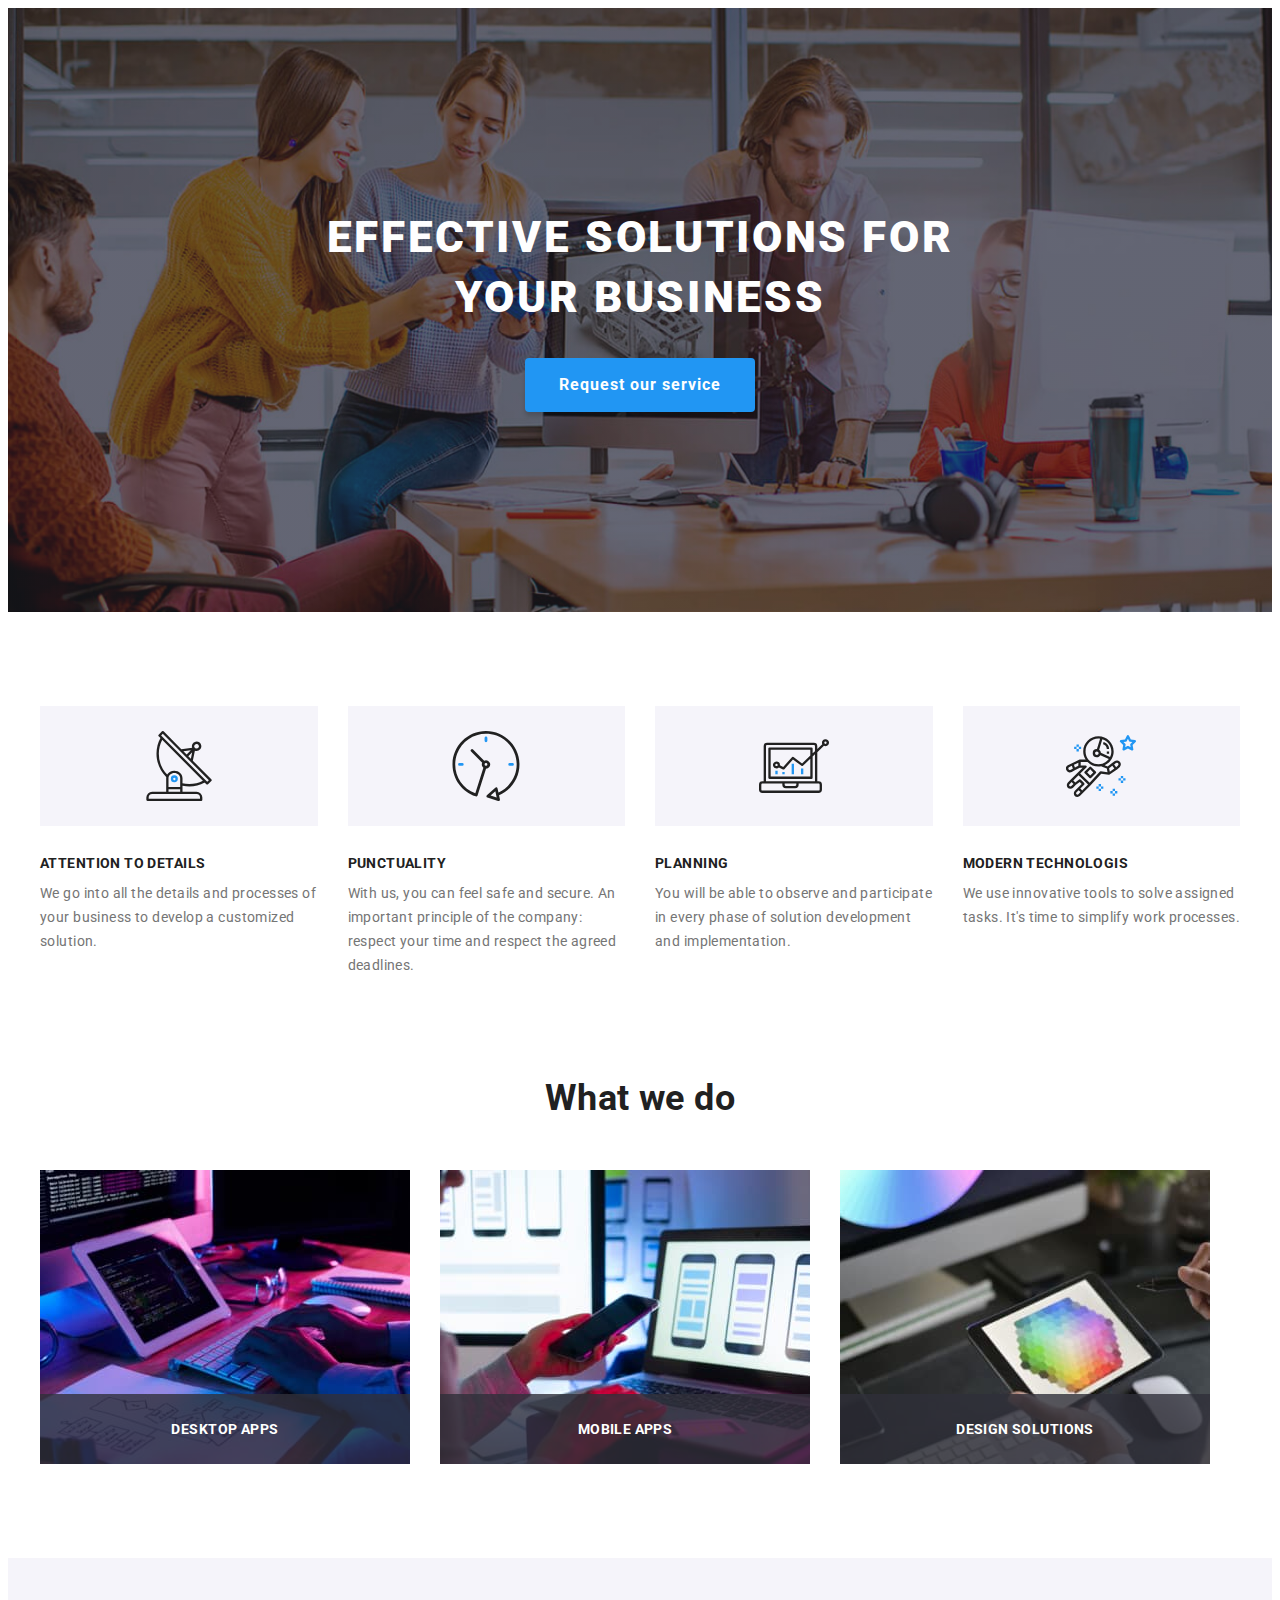
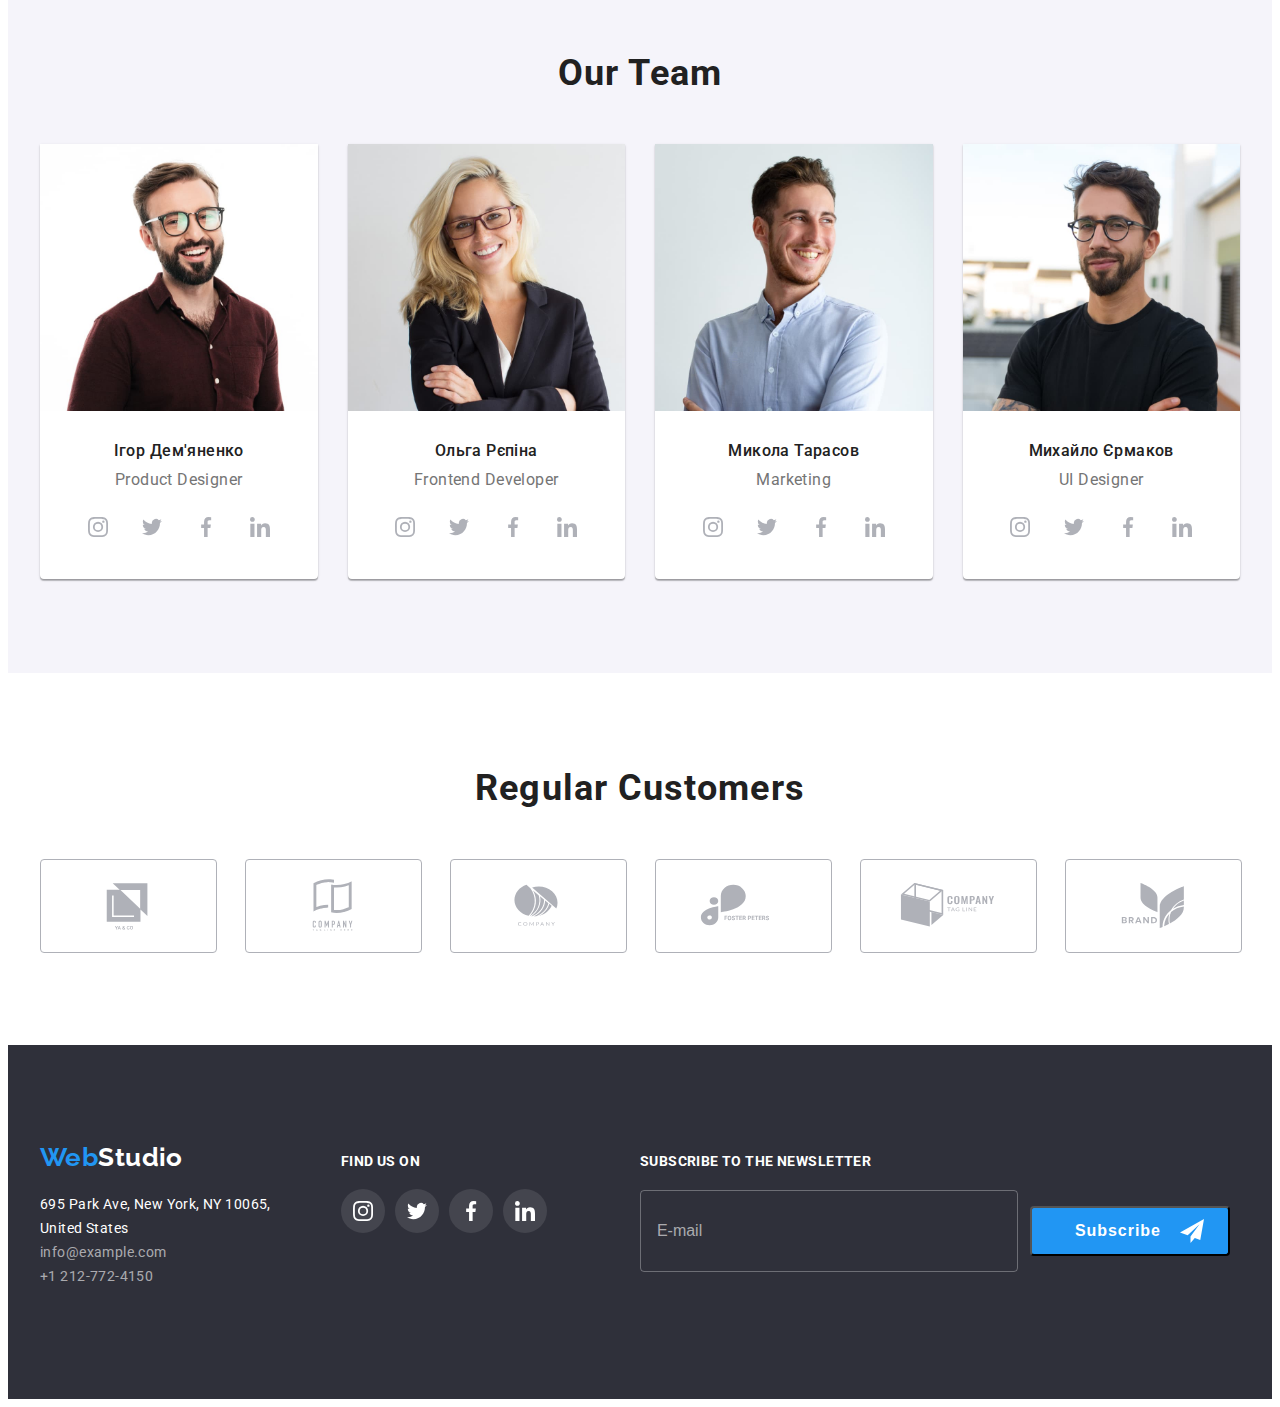
==== commit 5dbd978f: "add footer" ====
--- a/index.html
+++ b/index.html
@@ -21,7 +21,7 @@
     <link rel="stylesheet" href="./css/main.min.css" />
   </head>
   <body>
-    <header class="header">
+    <!-- <header class="header">
       <div class="container flex-container">
         <nav class="site-nav header__site-nav">
           <a href="./index.html" class="logo site-nav__logo"
@@ -109,15 +109,15 @@
         
         
       </div>
-    </header>
+    </header> -->
     <main class="main">
-      <!-- <section class="hero main__hero">
+      <section class="hero main__hero">
         <h1 class="hero__title">Effective solutions for your business</h1>
         <button type="button" class="hero__btn" data-modal-open>
           Request our service
         </button>
-      </section> -->
-      <!-- <section class="our-qualities">
+      </section>
+      <section class="our-qualities">
         <div class="container">
           <h2 class="visually-hidden">Our qualities</h2>
           <ul class="list-qualities flex-wrapper lists">
@@ -171,8 +171,8 @@
             </li>
           </ul>
         </div>
-      </section> -->
-      <!-- <section class="work">
+      </section>
+      <section class="work">
         <div class="container">
           <h2 class="work__title">What we do</h2>
           <ul class="work-list flex-container lists">
@@ -211,26 +211,31 @@
             </li>
           </ul>
         </div>
-      </section> -->
-
-      <!-- <section class="team">
+      </section>
+
+      <section class="team">
         <div class="container">
           <h2 class="team__title">Our Team</h2>
           <ul class="workers team__workers lists">
             <li class="workers__item">
               <picture>
-                <source srcset="
+                <source 
+               media="(min-width: 1200px)"
+                 srcset="
+
                 ./images/product-designer-desk-1x.jpg 1x,
                 ./images/product-designer-desk-2x.jpg 2x"
-                media="(min-width: 1200px)">
-                <source srcset="
+                >
+                <source
+                media="(min-width: 768px)" srcset="
                 ./images/product-designer-tab-1x.jpg 1x,
                 ./images/product-designer-tab-2x.jpg 2x"
-                media="(min-width: 768px)">
-                <source srcset="
+                >
+                <source
+                media="(max-width: 767px)" srcset="
                 ./images/product-designer-mob-1x.jpg 1x,
                 ./images/product-designer-mob-2x.jpg 2x"
-                media="(max-width: 767px)">
+                >
                <img
                 src="./images/product-designer-desk-1x.jpg"
                 alt="product designer" width="270" height="260"
@@ -470,8 +475,8 @@
             </li>
           </ul>
         </div>
-      </section> -->
-      <!-- <section class="customers">
+      </section>
+      <section class="customers">
         <div class="container">
           <h2 class="customers__title">Regular Customers</h2>
           <ul class="customers-list customers__customers-list">
@@ -525,9 +530,9 @@
             </li>
           </ul>
         </div>
-      </section> -->
+      </section>
     </main>
-    <!-- <footer class="footer">
+    <footer class="footer">
       <div class="container footer-container">
         <div class="common-wrap footer__common-wrap">
         <div class="footer__logo-wrap">
@@ -619,8 +624,8 @@
           </div>
         </form>
       </div>
-    </footer> -->
-    <!-- <div class="backdrop is-hidden" data-modal>
+    </footer>
+    <div class="backdrop is-hidden" data-modal>
       <div class="modal backdrop__modal">
         <p class="modal__title">
           Leave your information and we'll call you back
@@ -711,7 +716,7 @@
           <button type="submit" class="accept__button">Send</button>
         </form>
       </div>
-    </div> -->
+    </div>
     <script src="./js/modal.js"></script>
   </body>
 </html>
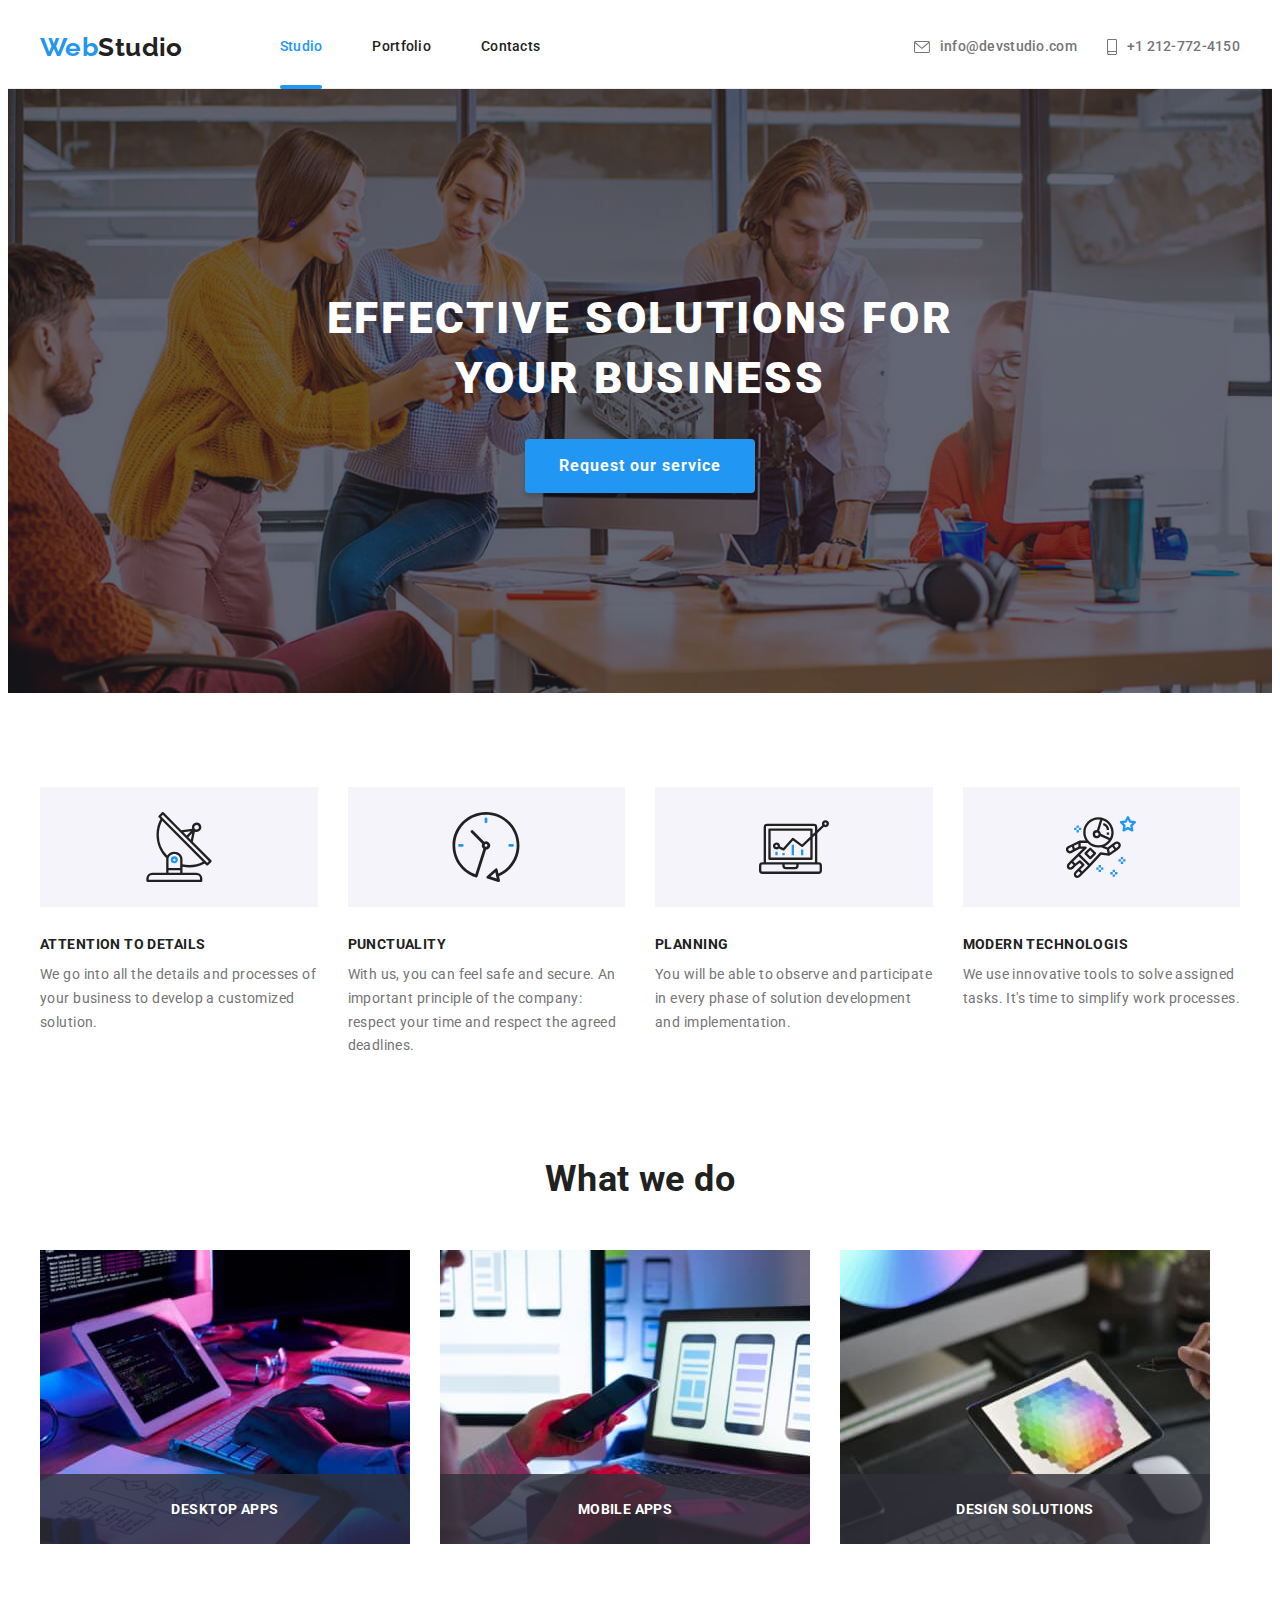
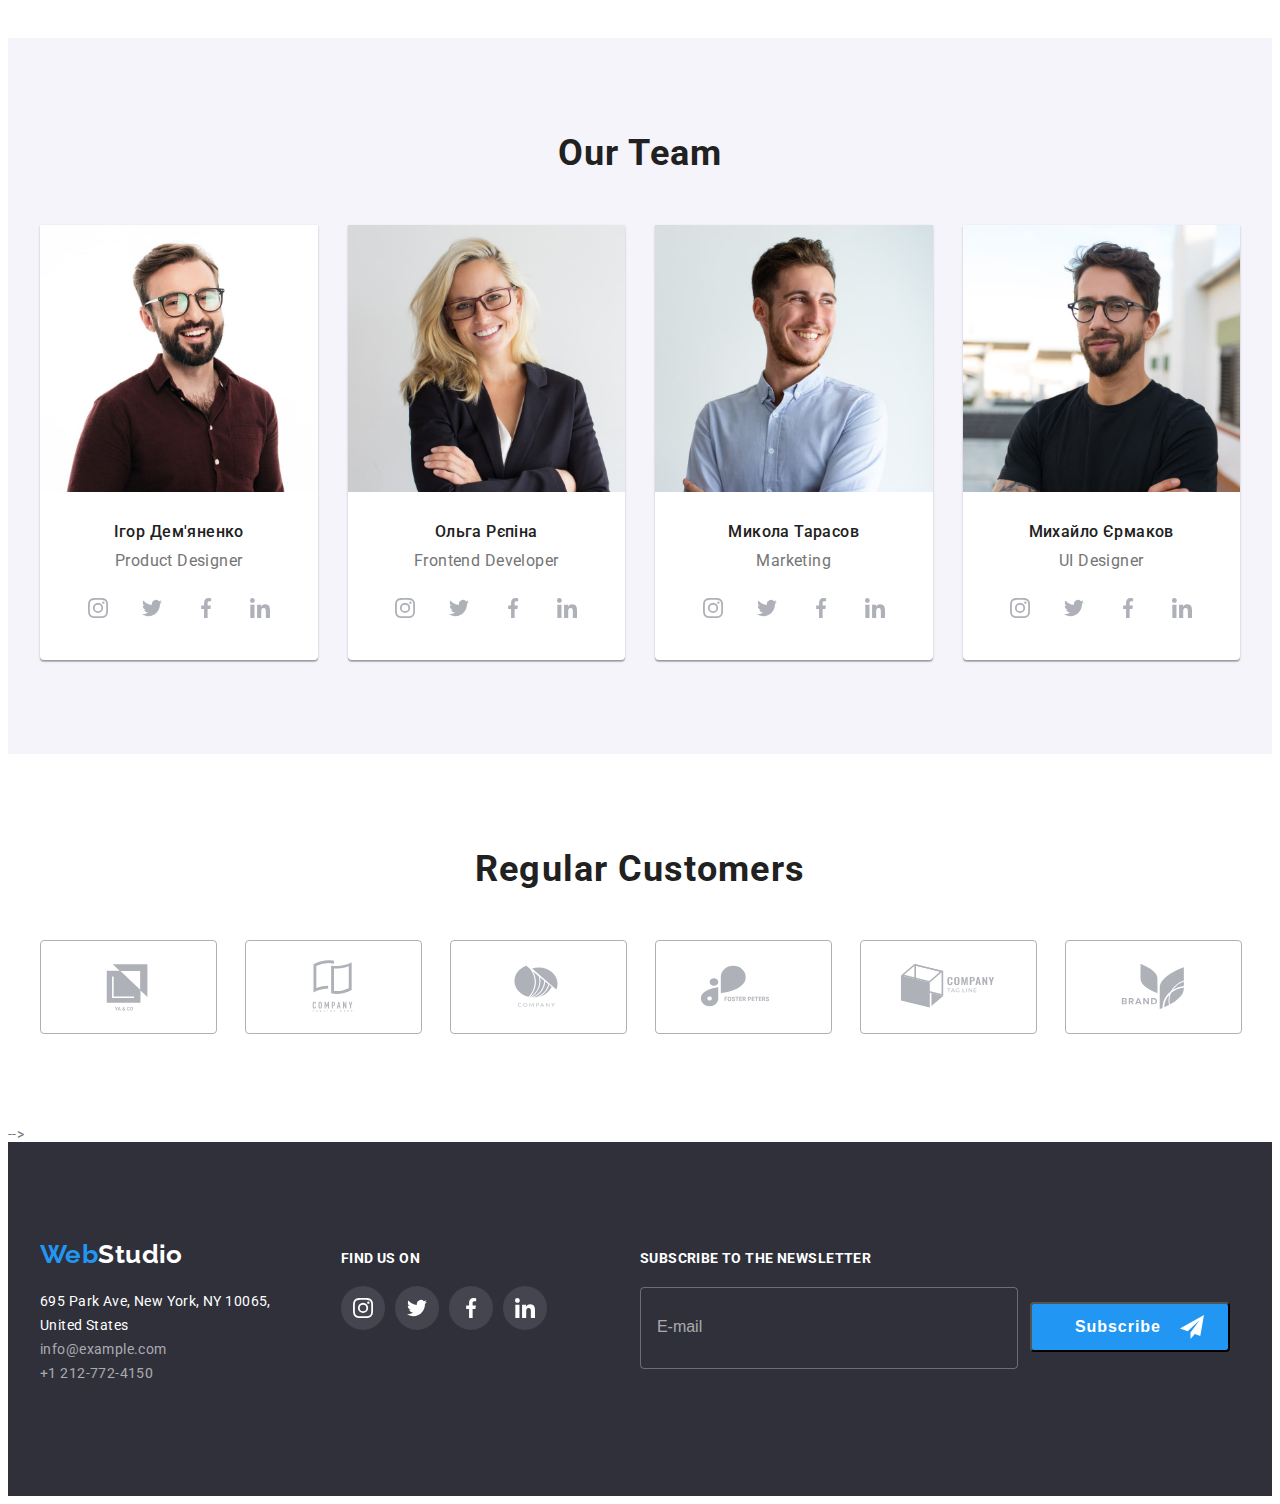
==== commit 366ceb9d: "add menu and header" ====
--- a/index.html
+++ b/index.html
@@ -21,7 +21,7 @@
     <link rel="stylesheet" href="./css/main.min.css" />
   </head>
   <body>
-    <!-- <header class="header">
+    <header class="header">
       <div class="container flex-container">
         <nav class="site-nav header__site-nav">
           <a href="./index.html" class="logo site-nav__logo"
@@ -40,7 +40,7 @@
           </ul>
         </nav>
         <div class="contacts-wrap">
-          <ul class="contacts flex-container">
+          <ul class="contacts flex-container-contacts">
             <li class="contacts__item">
               <a href="mailto:info@devstudio.com" class="contacts__link">
                 <svg class="contacts__icon" width="16" height="12">
@@ -61,55 +61,96 @@
             </li>
           </ul>
         </div>
-        
-          <button type="button" class="menu-open-btn"> 0
+        <button type="button" class="menu-open-btn" data-menu-open>
+          <svg class="icon-mob-menu-open" width="40" height="40">
+            <use href="./images/sprite-svg.svg#icon-mob-menu"></use>
+          </svg>
         </button>
-        <div class="mob-menu">
-          <button type="button" class="menu-close-btn"> x
-
-        </button>
-        <ul class="mob-menu-list lists">
-            <li class="mob-menu__item">
-              <a href="./index.html" class="mob-menu__link">Studio</a>
-            </li>
-            <li class="mob-menu__item">
-              <a href="./portfolio.html" class="mob-menu__link">Portfolio</a>
-            </li>
-            <li class="mob-menu__item">
-              <a href="" class="mob-menu__link">Contacts</a>
-            </li>
-          </ul>
-          <div class="mob-contacts-wrap">
-          <ul class="mob-contacts">
-            <li class="mob-contacts__item">
-              <a href="tel:+12127724150" class="mob-contacts__link">
-                +1 212-772-4150</a
-              >
-            </li>
-            <li class="mob-contacts__item">
-              <a href="mailto:info@devstudio.com" class="mob-contacts__link mob-contacts__link--grey">
-                
-                info@devstudio.com</a
-              >
-            </li>
-            
-          </ul>
+      </div>
+      <div class="mob-menu is-hidden" data-menu>
+        <div class="container">
+          <div class="mob-menu-top">
+            <button type="button" class="menu-close-btn" data-menu-close>
+              <svg class="icon-mob-menu-close" width="40" height="40">
+                <use href="./images/sprite-svg.svg#icon-mob-menu-close"></use>
+              </svg>
+            </button>
+            <ul class="mob-menu-list lists">
+              <li class="mob-menu__item">
+                <a
+                  href="./index.html"
+                  class="mob-menu__link mob-menu__link--active"
+                  >Studio</a
+                >
+              </li>
+              <li class="mob-menu__item">
+                <a href="./portfolio.html" class="mob-menu__link">Portfolio</a>
+              </li>
+              <li class="mob-menu__item">
+                <a href="" class="mob-menu__link">Contacts</a>
+              </li>
+            </ul>
+          </div>
+          <div class="mob-menu__bottom">
+            <div class="mob-contacts-wrap">
+              <ul class="mob-contacts lists">
+                <li class="mob-contacts__item">
+                  <a href="tel:+12127724150" class="mob-contacts__link">
+                    +1 212-772-4150</a
+                  >
+                </li>
+                <li class="mob-contacts__item">
+                  <a
+                    href="mailto:info@devstudio.com"
+                    class="mob-contacts__link mob-contacts__link--grey"
+                  >
+                    info@devstudio.com</a
+                  >
+                </li>
+              </ul>
+              <ul class="mob-soc-list lists">
+                <li class="mob-soc-list__item">
+                  <a
+                    class="mob-soc-list__link"
+                    href=""
+                    target="_blank"
+                    rel="noopener noreferrer nofollow"
+                    >Instagram</a
+                  >
+                </li>
+                <li class="mob-soc-list__item">
+                  <a
+                    class="mob-soc-list__link"
+                    href=""
+                    target="_blank"
+                    rel="noopener noreferrer nofollow"
+                    >Twitter</a
+                  >
+                </li>
+                <li class="mob-soc-list__item">
+                  <a
+                    class="mob-soc-list__link"
+                    href=""
+                    target="_blank"
+                    rel="noopener noreferrer nofollow"
+                    >Facebook</a
+                  >
+                </li>
+                <li class="mob-soc-list__item">
+                  <a
+                    class="mob-soc-list__link"
+                    href=""
+                    target="_blank"
+                    rel="noopener noreferrer nofollow"
+                    >LinkedIn</a
+                  >
+                </li>
+              </ul>
+            </div>
+          </div>
         </div>
-        <ul class="mob-soc-list lists">
-          <li class="mob-soc-list__item">
-            <a class="mob-soc-list__link" href="" target="_blank" rel="noopener noreferrer nofollow">Instagram</a></li>
-          <li class="mob-soc-list__item">
-            <a class="mob-soc-list__link" href="" target="_blank" rel="noopener noreferrer nofollow">Twitter</a></li>
-          <li class="mob-soc-list__item">
-            <a class="mob-soc-list__link" href="" target="_blank" rel="noopener noreferrer nofollow">Facebook</a></li>
-          <li class="mob-soc-list__item">
-            <a class="mob-soc-list__link" href="" target="_blank" rel="noopener noreferrer nofollow">LinkedIn</a></li>
-        </ul>
-        </div>
-        
-        
       </div>
-    </header> -->
+    </header>
     <main class="main">
       <section class="hero main__hero">
         <h1 class="hero__title">Effective solutions for your business</h1>
@@ -219,27 +260,33 @@
           <ul class="workers team__workers lists">
             <li class="workers__item">
               <picture>
-                <source 
-               media="(min-width: 1200px)"
-                 srcset="
-
-                ./images/product-designer-desk-1x.jpg 1x,
-                ./images/product-designer-desk-2x.jpg 2x"
-                >
-                <source
-                media="(min-width: 768px)" srcset="
-                ./images/product-designer-tab-1x.jpg 1x,
-                ./images/product-designer-tab-2x.jpg 2x"
-                >
-                <source
-                media="(max-width: 767px)" srcset="
-                ./images/product-designer-mob-1x.jpg 1x,
-                ./images/product-designer-mob-2x.jpg 2x"
-                >
-               <img
-                src="./images/product-designer-desk-1x.jpg"
-                alt="product designer" width="270" height="260"
-              />
+                <source
+                  media="(min-width: 1200px)"
+                  srcset="
+                    ./images/product-designer-desk-1x.jpg 1x,
+                    ./images/product-designer-desk-2x.jpg 2x
+                  "
+                />
+                <source
+                  media="(min-width: 768px)"
+                  srcset="
+                    ./images/product-designer-tab-1x.jpg 1x,
+                    ./images/product-designer-tab-2x.jpg 2x
+                  "
+                />
+                <source
+                  media="(max-width: 767px)"
+                  srcset="
+                    ./images/product-designer-mob-1x.jpg 1x,
+                    ./images/product-designer-mob-2x.jpg 2x
+                  "
+                />
+                <img
+                  src="./images/product-designer-desk-1x.jpg"
+                  alt="product designer"
+                  width="270"
+                  height="260"
+                />
               </picture>
               <div class="workers__social-wrap">
                 <h3 lang="uk" class="workers__subtitle">Ігор Дем'яненко</h3>
@@ -286,23 +333,31 @@
             </li>
             <li class="workers__item">
               <picture>
-                <source srcset="
-                ./images/frontend-developer-desk-1x.jpg 1x,
-                ./images/frontend-developer-desk-2x.jpg 2x"
-                media="(min-width: 1200px)">
-                <source srcset="
-                ./images/frontend-developer-tab-1x.jpg 1x,
-                ./images/frontend-developer-tab-2x.jpg 2x"
-                media="(min-width: 768px)">
-                <source srcset="
-                ./images/frontend-developer-mob-1x.jpg 1x,
-                ./images/frontend-developer-mob-2x.jpg 2x"
-                media="(max-width: 767px)">
-               <img
-                src="./images/frontend-developer-desk-1x.jpg"
-                alt="frontend developer"
-              
-              />
+                <source
+                  srcset="
+                    ./images/frontend-developer-desk-1x.jpg 1x,
+                    ./images/frontend-developer-desk-2x.jpg 2x
+                  "
+                  media="(min-width: 1200px)"
+                />
+                <source
+                  srcset="
+                    ./images/frontend-developer-tab-1x.jpg 1x,
+                    ./images/frontend-developer-tab-2x.jpg 2x
+                  "
+                  media="(min-width: 768px)"
+                />
+                <source
+                  srcset="
+                    ./images/frontend-developer-mob-1x.jpg 1x,
+                    ./images/frontend-developer-mob-2x.jpg 2x
+                  "
+                  media="(max-width: 767px)"
+                />
+                <img
+                  src="./images/frontend-developer-desk-1x.jpg"
+                  alt="frontend developer"
+                />
               </picture>
               <div class="workers__social-wrap">
                 <h3 lang="uk" class="workers__subtitle">Ольга Рєпіна</h3>
@@ -349,23 +404,31 @@
             </li>
             <li class="workers__item">
               <picture>
-                <source srcset="
-                ./images/marketing-desk-1x.jpg 1x,
-                ./images/marketing-desk-2x.jpg 2x"
-                media="(min-width: 1200px)">
-                <source srcset="
-                ./images/marketing-tab-1x.jpg 1x,
-                ./images/marketing-tab-2x.jpg 2x"
-                media="(min-width: 768px)">
-                <source srcset="
-                ./images/marketing-mob-1x.jpg 1x,
-                ./images/marketing-mob-2x.jpg 2x"
-                media="(max-width: 767px)">
-               <img
-                src="./images/frontend-developer-desk-1x.jpg"
-                alt="marketing"
-          
-              />
+                <source
+                  srcset="
+                    ./images/marketing-desk-1x.jpg 1x,
+                    ./images/marketing-desk-2x.jpg 2x
+                  "
+                  media="(min-width: 1200px)"
+                />
+                <source
+                  srcset="
+                    ./images/marketing-tab-1x.jpg 1x,
+                    ./images/marketing-tab-2x.jpg 2x
+                  "
+                  media="(min-width: 768px)"
+                />
+                <source
+                  srcset="
+                    ./images/marketing-mob-1x.jpg 1x,
+                    ./images/marketing-mob-2x.jpg 2x
+                  "
+                  media="(max-width: 767px)"
+                />
+                <img
+                  src="./images/frontend-developer-desk-1x.jpg"
+                  alt="marketing"
+                />
               </picture>
               <div class="workers__social-wrap">
                 <h3 lang="uk" class="workers__subtitle">Микола Тарасов</h3>
@@ -412,23 +475,31 @@
             </li>
             <li class="workers__item">
               <picture>
-                <source srcset="
-                ./images/ui-designer-desk-1x.jpg 1x,
-                ./images/ui-designer-desk-2x.jpg 2x"
-                media="(min-width: 1200px)">
-                <source srcset="
-                ./images/ui-designer-tab-1x.jpg 1x,
-                ./images/ui-designer-tab-2x.jpg 2x"
-                media="(min-width: 768px)">
-                <source srcset="
-                ./images/ui-designer-mob-1x.jpg 1x,
-                ./images/ui-designer-mob-2x.jpg 2x"
-                media="(max-width: 767px)">
-               <img
-                src="./images/frontend-developer-desk-1x.jpg"
-                alt="ui designer"
-              
-              />
+                <source
+                  srcset="
+                    ./images/ui-designer-desk-1x.jpg 1x,
+                    ./images/ui-designer-desk-2x.jpg 2x
+                  "
+                  media="(min-width: 1200px)"
+                />
+                <source
+                  srcset="
+                    ./images/ui-designer-tab-1x.jpg 1x,
+                    ./images/ui-designer-tab-2x.jpg 2x
+                  "
+                  media="(min-width: 768px)"
+                />
+                <source
+                  srcset="
+                    ./images/ui-designer-mob-1x.jpg 1x,
+                    ./images/ui-designer-mob-2x.jpg 2x
+                  "
+                  media="(max-width: 767px)"
+                />
+                <img
+                  src="./images/frontend-developer-desk-1x.jpg"
+                  alt="ui designer"
+                />
               </picture>
               <div class="workers__social-wrap">
                 <h3 lang="uk" class="workers__subtitle">Михайло Єрмаков</h3>
@@ -531,80 +602,81 @@
           </ul>
         </div>
       </section>
+      -->
     </main>
     <footer class="footer">
       <div class="container footer-container">
         <div class="common-wrap footer__common-wrap">
-        <div class="footer__logo-wrap">
-          <a href="./index.html" class="logo footer__logo"
-            >Web<span class="logo__part logo__part--light">Studio</span></a
-          >
-          <address class="adress">
-            <ul class="connection lists">
-              <li class="connection__item">
-                <a
-                  href="https://goo.gl/maps/N6QWvGhrMjkVAGEb9"
-                  target="_blank"
-                  rel="noopener noreferrer nofollow"
-                  class="connection__link"
-                  >695 Park Ave, New York, NY 10065,<br />
-                  United States</a
-                >
+          <div class="footer__logo-wrap">
+            <a href="./index.html" class="logo footer__logo"
+              >Web<span class="logo__part logo__part--light">Studio</span></a
+            >
+            <address class="adress">
+              <ul class="connection lists">
+                <li class="connection__item">
+                  <a
+                    href="https://goo.gl/maps/N6QWvGhrMjkVAGEb9"
+                    target="_blank"
+                    rel="noopener noreferrer nofollow"
+                    class="connection__link"
+                    >695 Park Ave, New York, NY 10065,<br />
+                    United States</a
+                  >
+                </li>
+                <li class="connection__item">
+                  <a
+                    href="mailto:info@example.com"
+                    class="connection__link connection__link--grey"
+                    >info@example.com</a
+                  >
+                </li>
+                <li class="connection__item">
+                  <a
+                    href="tel:+12127724150"
+                    class="connection__link connection__link--grey"
+                    >+1 212-772-4150
+                  </a>
+                </li>
+              </ul>
+            </address>
+          </div>
+          <div class="footer__footer-wrap">
+            <b class="footer__subtitle-text">find us on</b>
+            <ul class="social-set footer__social-set">
+              <li class="social-set__item">
+                <a class="social-set__link" href=""
+                  ><svg class="social-set__icon" width="20" height="20">
+                    <use
+                      href="./images/sprite-svg.svg#icon-icon-instagram"
+                    ></use></svg
+                ></a>
               </li>
-              <li class="connection__item">
-                <a
-                  href="mailto:info@example.com"
-                  class="connection__link connection__link--grey"
-                  >info@example.com</a
-                >
+              <li class="social-set__item">
+                <a class="social-set__link" href=""
+                  ><svg class="social-set__icon" width="20" height="20">
+                    <use
+                      href="./images/sprite-svg.svg#icon-icon-twitter"
+                    ></use></svg
+                ></a>
               </li>
-              <li class="connection__item">
-                <a
-                  href="tel:+12127724150"
-                  class="connection__link connection__link--grey"
-                  >+1 212-772-4150
-                </a>
+              <li class="social-set__item">
+                <a class="social-set__link" href=""
+                  ><svg class="social-set__icon" width="20" height="20">
+                    <use
+                      href="./images/sprite-svg.svg#icon-icon-facebook"
+                    ></use></svg
+                ></a>
+              </li>
+              <li class="social-set__item">
+                <a class="social-set__link" href=""
+                  ><svg class="social-set__icon" width="20" height="20">
+                    <use
+                      href="./images/sprite-svg.svg#icon-icon-linkedin"
+                    ></use></svg
+                ></a>
               </li>
             </ul>
-          </address>
-        </div>
-        <div class="footer__footer-wrap">
-          <b class="footer__subtitle-text">find us on</b>
-          <ul class="social-set footer__social-set">
-            <li class="social-set__item">
-              <a class="social-set__link" href=""
-                ><svg class="social-set__icon" width="20" height="20">
-                  <use
-                    href="./images/sprite-svg.svg#icon-icon-instagram"
-                  ></use></svg
-              ></a>
-            </li>
-            <li class="social-set__item">
-              <a class="social-set__link" href=""
-                ><svg class="social-set__icon" width="20" height="20">
-                  <use
-                    href="./images/sprite-svg.svg#icon-icon-twitter"
-                  ></use></svg
-              ></a>
-            </li>
-            <li class="social-set__item">
-              <a class="social-set__link" href=""
-                ><svg class="social-set__icon" width="20" height="20">
-                  <use
-                    href="./images/sprite-svg.svg#icon-icon-facebook"
-                  ></use></svg
-              ></a>
-            </li>
-            <li class="social-set__item">
-              <a class="social-set__link" href=""
-                ><svg class="social-set__icon" width="20" height="20">
-                  <use
-                    href="./images/sprite-svg.svg#icon-icon-linkedin"
-                  ></use></svg
-              ></a>
-            </li>
-          </ul>
-        </div>
+          </div>
         </div>
         <form class="form footer__form">
           <b class="form__title">subscribe to the newsletter</b>
@@ -718,5 +790,6 @@
       </div>
     </div>
     <script src="./js/modal.js"></script>
+    <script src="./js/menu.js"></script>
   </body>
 </html>
--- a/css/main.min.css
+++ b/css/main.min.css
@@ -1 +1 @@
-:root{--primary-text-color: #757575;--title-text-color: #212121;--accent-color: #2196f3;--background-color: #ffffff;--secondary-title-color: #fefefe;--place-color: rgba(255, 255, 255, 0.6)}h1,h2,h3,h4,h5,h6,p,ul{margin:0}ul{padding-left:0}img{display:block;width:100%;max-width:100%;height:auto}.container{width:100%;margin:0 auto;padding-left:15px;padding-right:15px}@media screen and (min-width: 480px){.container{width:480px}}@media screen and (min-width: 768px){.container{width:768px}}@media screen and (min-width: 1200px){.container{width:1200px}}body{background-color:var(--background-color);color:var(--primary-text-color);font-family:"Roboto",sans-serif;letter-spacing:.03em;font-size:14px}.lists{list-style:none}.logo{font-family:"Raleway",sans-serif;font-weight:700;font-size:26px;line-height:1.19;color:var(--accent-color);text-decoration:none}.header{padding-top:24px;padding-bottom:25px;border-bottom:1px solid #ececec}.flex-container{display:flex;align-items:center}.contacts-wrap{margin-left:auto;display:none}.menu__item:not(:first-child){margin-left:50px}.site-nav__logo{margin-right:97px}.logo__part--dark{color:var(--title-text-color)}.site-nav__menu{list-style:none;display:flex;align-items:center;justify-content:center;display:none}.header__site-nav{display:flex}.menu__link{font-weight:500;letter-spacing:.02em;color:var(--title-text-color);text-decoration:none;line-height:1.14;display:block;padding:5px 0;transition-property:color;transition-duration:250ms;transition-timing-function:cubic-bezier(0.4, 0, 0.2, 1)}.menu__link:hover,.menu__link:focus{color:var(--accent-color)}.current{color:var(--accent-color);position:relative}.current::after{content:"";position:absolute;bottom:-29px;left:0;width:100%;height:4px;background-color:var(--accent-color);border-radius:2px}.contacts{list-style:none}.contacts__link{font-weight:500;line-height:1.14;letter-spacing:.02em;color:var(--primary-text-color);text-decoration:none;display:flex;justify-content:center;align-items:center;transition-property:color;transition-duration:250ms;transition-timing-function:cubic-bezier(0.4, 0, 0.2, 1)}.contacts__link:last-child{margin-left:50px}.contacts__link:hover,.contacts__link:focus{color:var(--accent-color)}.contacts__icon{fill:currentColor;margin-right:10px;transition-property:fill;transition-duration:250ms;transition-timing-function:cubic-bezier(0.4, 0, 0.2, 1)}.contacts__link:hover>.contacts__icon,.contacts__link:focus>.contacts__icon{fill:var(--accent-color)}.menu-close-btn{margin-left:auto;display:block}.mob-menu{position:fixed;top:0;background-color:#fff;width:100vw;height:100vh;z-index:1;padding-top:48px;padding-bottom:48px;overflow-y:scroll}.mob-menu__item:not(:last-child){margin-bottom:32px}.mob-menu__link{font-weight:500;font-size:40px;line-height:1.18;letter-spacing:.02em;text-decoration:none;color:var(--title-text-color)}.mob-menu-list{margin-bottom:302px}.mob-contacts__link{font-weight:500;font-size:34px;line-height:1.18;letter-spacing:.02em;color:var(--accent-color);display:block;margin-bottom:32px}.mob-contacts__link--grey{font-weight:500;font-size:24px;line-height:1.17;letter-spacing:.02em;color:var(--primary-text-color);margin-bottom:64px}.mob-soc-list{display:flex}.mob-soc-list__link{text-decoration:none;font-weight:500;font-size:18px;line-height:1.22;letter-spacing:.02em;color:var(--accent-color)}.visually-hidden{position:absolute;width:1px;height:1px;margin:-1px;border:0;padding:0;white-space:nowrap;-webkit-clip-path:inset(100%);clip-path:inset(100%);clip:rect(0 0 0 0);overflow:hidden}.main__hero{background-color:#2f303a;padding:118px 60px;background-image:linear-gradient(rgba(47, 48, 58, 0.4), rgba(47, 48, 58, 0.4)),url(../images/bg-mob-1x.jpg);background-repeat:no-repeat;background-position:center;background-size:cover;margin:0 auto}@media(min-device-pixel-ratio: 2),(-webkit-min-device-pixel-ratio: 2),(min-resolution: 192dpi),(min-resolution: 2dppx){.main__hero{background-image:linear-gradient(rgba(47, 48, 58, 0.4), rgba(47, 48, 58, 0.4)),url(../images/bg-mob-2x.jpg)}}@media screen and (min-width: 768px){.main__hero{padding:118px 204px;background-image:linear-gradient(rgba(47, 48, 58, 0.4), rgba(47, 48, 58, 0.4)),url(../images/bg-tab-1x.jpg)}}@media screen and (min-width: 768px)and (min-device-pixel-ratio: 2),screen and (min-width: 768px)and (-webkit-min-device-pixel-ratio: 2),screen and (min-width: 768px)and (min-resolution: 192dpi),screen and (min-width: 768px)and (min-resolution: 2dppx){.main__hero{background-image:linear-gradient(rgba(47, 48, 58, 0.4), rgba(47, 48, 58, 0.4)),url(../images/bg-tab-2x.jpg)}}@media screen and (min-width: 1200px){.main__hero{padding-top:200px;padding-bottom:200px;background-image:linear-gradient(rgba(47, 48, 58, 0.4), rgba(47, 48, 58, 0.4)),url(../images/bg-desk-1x.jpg)}}@media screen and (min-width: 1200px)and (min-device-pixel-ratio: 2),screen and (min-width: 1200px)and (-webkit-min-device-pixel-ratio: 2),screen and (min-width: 1200px)and (min-resolution: 192dpi),screen and (min-width: 1200px)and (min-resolution: 2dppx){.main__hero{background-image:linear-gradient(rgba(47, 48, 58, 0.4), rgba(47, 48, 58, 0.4)),url(../images/bg-desk-2x.jpg)}}.hero__title{font-weight:900;font-size:26px;line-height:1.6;text-align:center;letter-spacing:.06em;text-transform:uppercase;color:var(--secondary-title-color);margin:0 auto;max-width:360px;margin-bottom:30px}@media screen and (min-width: 1200px){.hero__title{font-size:44px;line-height:1.36;max-width:696px}}.hero__btn{display:block;font-family:inherit;font-weight:700;font-size:16px;line-height:1.88;text-align:center;letter-spacing:.06em;background-color:var(--accent-color);color:var(--secondary-title-color);border-radius:4px;border-color:rgba(0,0,0,0);cursor:pointer;padding:10px 32px 10px 32px;margin:0 auto;box-shadow:0px 4px 4px rgba(0,0,0,.15);transition:background-color 250ms cubic-bezier(0.4, 0, 0.2, 1),box-shadow 250ms cubic-bezier(0.4, 0, 0.2, 1)}.hero__btn:hover,.hero__btn:focus{background-color:#188ce8;box-shadow:0px 4px 4px rgba(0,0,0,.15)}.our-qualities{padding-top:60px;padding-bottom:60px}@media screen and (min-width: 1200px){.our-qualities{padding-top:94px;padding-bottom:50px}}.list-qualities__icon-wrap{width:100%;height:120px;background-color:#f5f4fa;display:flex;align-items:center;justify-content:center;margin-bottom:30px}.flex-wrapper{display:flex;flex-wrap:wrap;gap:30px}@media screen and (min-width: 768px){.list-qualities__item{flex-basis:calc((100% - 30px)/2)}}@media screen and (min-width: 1200px){.list-qualities__item{flex-basis:calc((100% - 90px)/4)}}.list-qualities__title{font-size:14px;font-weight:700;text-transform:uppercase;color:var(--title-text-color);line-height:1.14;margin-bottom:10px;letter-spacing:.03em}.list-qualities__text{line-height:1.71;letter-spacing:.03em}.work{padding-top:50px;padding-bottom:94px}@media screen and (max-width: 1199px){.work{position:absolute;width:1px;height:1px;margin:-1px;border:0;padding:0;white-space:nowrap;-webkit-clip-path:inset(100%);clip-path:inset(100%);clip:rect(0 0 0 0);overflow:hidden}}.work__title{font-weight:700;font-size:36px;line-height:1.17;text-align:center;margin-bottom:50px;color:var(--title-text-color)}.work-list__item{position:relative}.work-list__item:not(:first-child){margin-left:30px}.work-list__works-wrap{width:370px;height:70px;background-color:rgba(47,48,58,.8);position:absolute;bottom:0;display:flex;justify-content:center;align-items:center}.work-list__works-item{font-weight:700;letter-spacing:.03em;text-transform:uppercase;color:#fff}.team{background-color:#f5f4fa;padding-top:60px;padding-bottom:60px}@media screen and (min-width: 1200px){.team{padding-top:94px;padding-bottom:94px}}.team__title{font-weight:700;font-size:28px;line-height:1.17;text-align:center;letter-spacing:.03em;margin-bottom:30px;color:var(--title-text-color)}@media screen and (min-width: 1200px){.team__title{font-size:36px;margin-bottom:50px}}.team__workers{gap:30px}@media screen and (min-width: 768px){.team__workers{display:flex;align-items:center;flex-wrap:wrap}}.workers__item{background-color:var(--background-color);box-shadow:0px 1px 3px rgba(0,0,0,.12),0px 1px 1px rgba(0,0,0,.14),0px 2px 1px rgba(0,0,0,.2);border-radius:0px 0px 4px 4px;gap:30px}@media screen and (min-width: 768px){.workers__item{flex-basis:calc((100% - 30px)/2)}}@media screen and (min-width: 1200px){.workers__item{flex-basis:calc((100% - 90px)/4)}}.workers__subtitle{font-weight:500;font-size:16px;line-height:1.19;text-align:center;color:var(--title-text-color);margin-top:30px;margin-bottom:10px}.workers__subtitle-text{font-size:16px;line-height:1.19;text-align:center}.workers__social-list{display:flex;align-items:center;justify-content:center;margin-top:16px;margin-bottom:30px}.social-list__item{list-style:none;width:44px;height:44px}.social-list__item:not(:first-child){margin-left:10px}.social-list__link{width:100%;height:100%;display:flex;justify-content:center;align-items:center;border-radius:50%;color:#afb1b8;transition:background-color 250ms cubic-bezier(0.4, 0, 0.2, 1),color 250ms cubic-bezier(0.4, 0, 0.2, 1)}.social-list__link:hover,.social-list__link:focus{background-color:var(--accent-color);color:var(--background-color)}.social-list__icon{fill:currentColor}.workers__social-wrap{background-position:center}.customers{padding-top:60px;padding-bottom:60px}.customers__customers-list{list-style:none;display:flex;flex-wrap:wrap;gap:30px}@media screen and (min-width: 1200px){.customers{padding-top:94px;padding-bottom:94px}}.customers__title{font-weight:700;font-size:28px;line-height:1.17;text-align:center;letter-spacing:.03em;margin-bottom:30px;color:var(--title-text-color)}@media screen and (min-width: 1200px){.customers__title{font-size:36px;margin-bottom:50px}}.customers-list__link{width:100%;height:100%;display:flex;align-items:center;justify-content:center;border:1px solid #afb1b8;border-radius:4px;color:#afb1b8;transition:background-color 250ms cubic-bezier(0.4, 0, 0.2, 1),color 250ms cubic-bezier(0.4, 0, 0.2, 1),border-color 250ms cubic-bezier(0.4, 0, 0.2, 1)}.customers-list__link:hover,.customers-list__link:focus{background-color:var(--background-color);color:var(--accent-color);border-color:var(--accent-color)}.customers-list__item{width:210px;height:92px;flex-basis:calc((100% - 30px)/2)}@media screen and (min-width: 768px){.customers-list__item{width:226px;height:92px;flex-basis:calc((100% - 60px)/3)}}@media screen and (min-width: 1200px){.customers-list__item{width:170px;height:92px;flex-basis:calc((100% - 150px)/6)}}.customers-list__icon{fill:currentColor}.portfolio{padding-top:94px;padding-bottom:94px}.portfolio__portfolio-buttons-list{display:flex;justify-content:center;margin-bottom:50px}.portfolio-buttons-list__item:not(:last-child){margin-right:8px}.portfolio-buttons-list__button{font-family:inherit;font-weight:500;font-size:16px;line-height:1.62;letter-spacing:.03em;background-color:#f5f4fa;border-radius:4px;border-color:rgba(0,0,0,0);padding:6px 22px 6px 22px;transition:background-color 250ms cubic-bezier(0.4, 0, 0.2, 1),color 250ms cubic-bezier(0.4, 0, 0.2, 1),box-shadow 250ms cubic-bezier(0.4, 0, 0.2, 1)}.portfolio-buttons-list__button:hover,.portfolio-buttons-list__button:focus{background-color:var(--accent-color);color:var(--secondary-title-color);cursor:pointer;box-shadow:0px 3px 1px rgba(0,0,0,.1),0px 1px 2px rgba(0,0,0,.08),0px 2px 2px rgba(0,0,0,.12)}.portfolio-work-list__link{text-decoration:none;display:block;transition:box-shadow 250ms cubic-bezier(0.4, 0, 0.2, 1)}.portfolio-work-list__link:hover,.portfolio-work-list__link:focus{box-shadow:0px 1px 1px rgba(0,0,0,.12),0px 4px 4px rgba(0,0,0,.06),1px 4px 6px rgba(0,0,0,.16)}.portfolio-work-list__wrapper{position:relative;overflow:hidden}.portfolio-work-list__text{font-size:18px;line-height:1.56;letter-spacing:.03em;color:var(--background-color);padding:63px 24px 63px 24px;position:absolute;top:0;left:0;width:100%;height:100%;transform:translateY(100%);background-color:rgba(33,150,243,.9);transition:transform 250ms cubic-bezier(0.4, 0, 0.2, 1)}.portfolio-work-list__item:hover .portfolio-work-list__text,.portfolio-work-list__item:focus .portfolio-work-list__text{transform:translateY(0)}.portfolio__portfolio-work-list{display:flex;flex-wrap:wrap}.portfolio-work-list__item{width:calc((100% - 60px)/3);margin-right:30px;margin-bottom:30px}.portfolio-work-list__item:nth-child(3n){margin-right:0}.portfolio-work-list__item:nth-last-child(-n+3){margin-bottom:0}.portfolio-work-list__content{padding:20px 24px 20px 24px;border:1px solid #eee;border-top:none}.portfolio-work-list__title{font-weight:700;font-size:18px;line-height:2;letter-spacing:.06em;color:var(--title-text-color);max-width:322px;margin-bottom:4px}.portfolio-work-list__title-text{font-size:16px;line-height:1.88;color:var(--primary-text-color);max-width:322px}.footer{background-color:#2f303a;padding-top:60px;padding-bottom:60px}.footer__logo{display:block;margin-bottom:20px}.footer__logo-wrap{text-align:center}@media screen and (min-width: 768px){.footer__logo-wrap{padding-left:60px;margin-bottom:50px}}@media screen and (min-width: 1200px){.footer__logo-wrap{text-align:left;padding-left:0}}.logo__part--light{color:var(--background-color)}.connection__link{font-style:normal;line-height:1.71;color:var(--background-color);text-decoration:none;display:block;transition:color 250ms cubic-bezier(0.4, 0, 0.2, 1)}.connection__link:hover,.connection__link:focus{color:var(--accent-color)}.connection__link--grey{color:var(--place-color)}.footer__subtitle-text{font-weight:700;font-size:14px;line-height:1.14px;letter-spacing:.03em;text-transform:uppercase;color:var(--background-color)}.footer__social-set{display:flex;list-style:none;margin-top:20px;justify-content:center}.footer__footer-wrap{text-align:center;margin-bottom:60px}@media screen and (min-width: 768px){.footer__footer-wrap{margin-left:165px}}@media screen and (min-width: 1200px){.footer__footer-wrap{margin-left:70px;margin-right:93px;text-align:left}}@media screen and (min-width: 1200px){.footer-container{display:flex;align-items:baseline}}.social-set__link{width:100%;height:100%;background-color:rgba(255,255,255,.1);border-radius:50%;display:flex;align-items:center;justify-content:center;color:var(--background-color);transition:background-color 250ms cubic-bezier(0.4, 0, 0.2, 1),color 250ms cubic-bezier(0.4, 0, 0.2, 1)}.social-set__link:hover,.social-set__link:focus{background-color:var(--accent-color);color:var(--background-color)}.social-set__icon{fill:currentColor}.social-set__item{width:44px;height:44px}.social-set__item:not(:first-child){margin-left:10px}@media screen and (min-width: 768px){.footer__common-wrap{display:flex;align-items:baseline}}.backdrop{position:fixed;top:0;left:0;width:100%;height:100%;background-color:rgba(0,0,0,.2);transition:opacity 250ms cubic-bezier(0.4, 0, 0.2, 1),visibility 250ms cubic-bezier(0.4, 0, 0.2, 1)}.backdrop__modal{max-width:450px;width:100%;min-height:609px;background-color:var(--background-color);position:absolute;top:50%;left:50%;transform:translate(-50%, -50%) scale(1);transition:transform 250ms cubic-bezier(0.4, 0, 0.2, 1);padding:40px}@media screen and (min-width: 1200px){.backdrop__modal{width:528px;min-height:581px}}.modal-form__form-element{display:flex;flex-direction:column}.form-element__input{height:40px;outline:rgba(0,0,0,0);border:1px solid rgba(33,33,33,.2);border-radius:4px;padding-left:42px;width:100%;cursor:pointer;transition:border 250ms cubic-bezier(0.4, 0, 0.2, 1)}.form-element__input:focus{border:1px solid var(--accent-color)}.form-element__label{font-size:12px;line-height:1.17;color:var(--primary-text-color);margin-bottom:4px}.form-element__input-wrapper{position:relative;margin-bottom:10px}.form-element__icon-person{position:absolute;top:50%;left:12px;transform:translateY(-50%);transition:fill 250ms cubic-bezier(0.4, 0, 0.2, 1)}.form-element__input:focus+.form-element__icon-person{fill:var(--accent-color)}.form-element__icon-phone{position:absolute;top:50%;left:12px;transform:translateY(-50%);transition:fill 250ms cubic-bezier(0.4, 0, 0.2, 1)}.form-element__input:focus+.form-element__icon-phone{fill:var(--accent-color)}.form-element__icon-email{position:absolute;top:50%;left:12px;transform:translateY(-50%);transition:fill 250ms cubic-bezier(0.4, 0, 0.2, 1)}.form-element__input:focus+.form-element__icon-email{fill:var(--accent-color)}.modal__title{font-weight:700;font-size:20px;line-height:1.15;text-align:center;color:var(--title-text-color);margin-bottom:12px}.form-element__comments{padding:12px 16px;width:100%;height:120px;margin-bottom:20px;outline:none;border:1px solid rgba(33,33,33,.2);border-radius:4px;resize:none;transition:border 250ms cubic-bezier(0.4, 0, 0.2, 1)}.form-element__comments::-moz-placeholder{line-height:1.14;letter-spacing:.01em;color:rgba(117,117,117,.5)}.form-element__comments:-ms-input-placeholder{line-height:1.14;letter-spacing:.01em;color:rgba(117,117,117,.5)}.form-element__comments::placeholder{line-height:1.14;letter-spacing:.01em;color:rgba(117,117,117,.5)}.form-element__comments:focus{border:1px solid var(--accent-color)}.accept{line-height:1.71;color:var(--primary-text-color);padding-left:14px;padding-right:11px}.accept__input-check-wrap{width:16px;height:15px;border:2px solid #000;border-radius:4px;margin-right:8px;display:flex;align-items:center;fill:var(--background-color);cursor:pointer;transition:background-color 250ms cubic-bezier(0.4, 0, 0.2, 1),border-color 250ms cubic-bezier(0.4, 0, 0.2, 1)}.accept__text{display:flex;align-items:baseline}.accept__button{display:block;margin:0 auto;width:200px;height:50px;border:none;background-color:var(--accent-color);box-shadow:0px 4px 4px rgba(0,0,0,.15);border-radius:4px;font-weight:700;font-size:16px;line-height:1.88;text-align:center;letter-spacing:.06em;color:var(--background-color);cursor:pointer;transition:background-color 250ms cubic-bezier(0.4, 0, 0.2, 1)}.accept__button:hover,.accept__button:focus{background-color:#188ce8}.accept__input:checked+.accept__input-check-wrap{background-color:var(--accent-color);border-color:rgba(0,0,0,0)}.backdrop.is-hidden .modal{transform:translate(-50%, -50%) scale(0)}.modal__close-button{position:absolute;width:30px;height:30px;border-radius:50%;top:8px;right:8px;cursor:pointer;border:1px solid rgba(0,0,0,.1);background-color:var(--background-color);padding:5px}.modal__icon-close{fill:#000;transition:fill 250ms cubic-bezier(0.4, 0, 0.2, 1)}.modal__close-button:hover .modal__icon-close{fill:var(--accent-color)}.is-hidden{opacity:0;visibility:hidden;pointer-events:none}.footer__form{display:flex;flex-direction:column;align-items:center}@media screen and (min-width: 1200px){.footer__form{align-items:flex-start}}.form__title{font-weight:700;line-height:1.14;text-transform:uppercase;color:var(--background-color);margin-bottom:20px}.form__input{width:450px;height:50px;border:1px solid rgba(255,255,255,.3);border-radius:4px;background-color:rgba(0,0,0,0);padding-top:15px;padding-bottom:15px;padding-left:16px;outline:rgba(0,0,0,0);transition:border 250ms cubic-bezier(0.4, 0, 0.2, 1),box-shadow 250ms cubic-bezier(0.4, 0, 0.2, 1);margin-bottom:20px}.form__input:focus{border:1px solid var(--accent-color);box-shadow:0px 4px 4px rgba(0,0,0,.15)}.form__input::-moz-placeholder{font-size:16px;line-height:1.25;color:rgba(255,255,255,.6)}.form__input:-ms-input-placeholder{font-size:16px;line-height:1.25;color:rgba(255,255,255,.6)}.form__input::placeholder{font-size:16px;line-height:1.25;color:rgba(255,255,255,.6)}@media screen and (min-width: 1200px){.form__input{width:358px;margin-right:12px}}.form__button{width:200px;height:50px;background-color:var(--accent-color);border-radius:4px;font-weight:700;font-size:16px;line-height:1.88;letter-spacing:.06em;color:var(--background-color);cursor:pointer;padding-right:30px;position:relative;transition:background-color 250ms cubic-bezier(0.4, 0, 0.2, 1),box-shadow 250ms cubic-bezier(0.4, 0, 0.2, 1)}.form__button:hover,.form__button:focus{background-color:#188ce8;box-shadow:0px 4px 4px rgba(0,0,0,.15)}.form__icon-send{position:absolute;top:50%;left:148px;transform:translateY(-50%)}.form__form-wrap{display:flex;flex-direction:column;align-items:center}@media screen and (min-width: 1200px){.form__form-wrap{flex-direction:row;align-items:baseline}}.footer__footer-wrap{margin-top:48px}/*# sourceMappingURL=main.min.css.map */+:root{--primary-text-color: #757575;--title-text-color: #212121;--accent-color: #2196f3;--background-color: #ffffff;--secondary-title-color: #fefefe;--place-color: rgba(255, 255, 255, 0.6)}h1,h2,h3,h4,h5,h6,p,ul{margin:0}ul{padding-left:0}img{display:block;width:100%;max-width:100%;height:auto}.container{width:100%;margin:0 auto;padding-left:15px;padding-right:15px}@media screen and (min-width: 480px){.container{width:480px}}@media screen and (min-width: 768px){.container{width:768px}}@media screen and (min-width: 1200px){.container{width:1200px}}body{background-color:var(--background-color);color:var(--primary-text-color);font-family:"Roboto",sans-serif;letter-spacing:.03em;font-size:14px}.lists{list-style:none}.no-scroll{overflow:hidden}.logo{font-family:"Raleway",sans-serif;font-weight:700;font-size:26px;line-height:1.19;color:var(--accent-color);text-decoration:none}.header{padding-top:24px;padding-bottom:25px;border-bottom:1px solid #ececec}.flex-container{display:flex;align-items:center}.flex-container-contacts{display:flex}@media screen and (min-width: 768px){.flex-container-contacts{flex-direction:column;align-items:baseline}}@media screen and (min-width: 1200px){.flex-container-contacts{flex-direction:row;align-items:center}}.contacts-wrap{margin-left:auto;display:none}@media screen and (min-width: 768px){.contacts-wrap{display:flex}}.menu__item:not(:first-child){margin-left:50px}.site-nav__logo{margin-right:97px}.logo__part--dark{color:var(--title-text-color)}.site-nav__menu{list-style:none;display:flex;align-items:center;justify-content:center;display:none}@media screen and (min-width: 768px){.site-nav__menu{display:flex}}.header__site-nav{display:flex}.menu__link{font-weight:500;letter-spacing:.02em;color:var(--title-text-color);text-decoration:none;line-height:1.14;display:block;padding:5px 0;transition-property:color;transition-duration:250ms;transition-timing-function:cubic-bezier(0.4, 0, 0.2, 1)}.menu__link:hover,.menu__link:focus{color:var(--accent-color)}.current{color:var(--accent-color);position:relative}.current::after{content:"";position:absolute;bottom:-34px;left:0;width:100%;height:4px;background-color:var(--accent-color);border-radius:2px}@media screen and (min-width: 1200px){.current::after{bottom:-29px}}.contacts{list-style:none}.contacts__link{font-weight:500;line-height:1.14;letter-spacing:.02em;color:var(--primary-text-color);text-decoration:none;display:flex;justify-content:center;align-items:center;transition-property:color;transition-duration:250ms;transition-timing-function:cubic-bezier(0.4, 0, 0.2, 1)}.contacts__link:hover,.contacts__link:focus{color:var(--accent-color)}.contacts__item:not(:last-child){margin-bottom:10px}@media screen and (min-width: 1200px){.contacts__item:not(:last-child){margin-bottom:0;margin-right:30px}}.contacts__icon{fill:currentColor;margin-right:10px;transition-property:fill;transition-duration:250ms;transition-timing-function:cubic-bezier(0.4, 0, 0.2, 1)}.contacts__link:hover>.contacts__icon,.contacts__link:focus>.contacts__icon{fill:var(--accent-color)}.menu-open-btn{margin-left:auto;background-color:rgba(0,0,0,0);border:none}@media screen and (min-width: 768px){.menu-open-btn{display:none}}.menu-close-btn{margin-left:auto;display:block;background-color:rgba(0,0,0,0);border:none}.icon-mob-menu-open{cursor:pointer}.icon-mob-menu-open:hover{fill:var(--accent-color)}.icon-mob-menu-close{cursor:pointer}.icon-mob-menu-close:hover{fill:var(--accent-color)}.mob-menu{position:fixed;top:0;background-color:var(--background-color);width:100vw;height:100vh;z-index:1;padding-top:48px;padding-bottom:48px;overflow-y:scroll}.mob-menu>.container{height:100%;display:flex;flex-direction:column;justify-content:space-between;overflow:auto}.mob-menu-top{margin-bottom:50px}.mob-menu__item:not(:last-child){margin-bottom:32px}.mob-menu__link{font-weight:500;font-size:40px;line-height:1.18;letter-spacing:.02em;text-decoration:none;color:var(--title-text-color)}.mob-menu__link--active{color:var(--accent-color)}.mob-contacts__link{font-weight:500;font-size:34px;line-height:1.18;letter-spacing:.02em;color:var(--accent-color);text-decoration:none;display:block;margin-bottom:32px}.mob-contacts__link--grey{font-weight:500;font-size:24px;line-height:1.17;letter-spacing:.02em;color:var(--primary-text-color);margin-bottom:64px}.mob-soc-list{display:flex;gap:10px}.mob-soc-list__item:not(:last-child){border-right:1px solid rgba(33,33,33,.2)}.mob-soc-list__item:not(:last-child){padding-right:10px}.mob-soc-list__link{text-decoration:none;font-weight:500;font-size:18px;line-height:1.22;letter-spacing:.02em;color:var(--accent-color)}@media screen and (max-width: 389px){.mob-soc-list__link{font-size:14px}}@media screen and (min-width: 390px){.mob-soc-list__link{font-size:18px}}.visually-hidden{position:absolute;width:1px;height:1px;margin:-1px;border:0;padding:0;white-space:nowrap;-webkit-clip-path:inset(100%);clip-path:inset(100%);clip:rect(0 0 0 0);overflow:hidden}.main__hero{background-color:#2f303a;padding:118px 60px;background-image:linear-gradient(rgba(47, 48, 58, 0.4), rgba(47, 48, 58, 0.4)),url(../images/bg-mob-1x.jpg);background-repeat:no-repeat;background-position:center;background-size:cover;margin:0 auto}@media(min-device-pixel-ratio: 2),(-webkit-min-device-pixel-ratio: 2),(min-resolution: 192dpi),(min-resolution: 2dppx){.main__hero{background-image:linear-gradient(rgba(47, 48, 58, 0.4), rgba(47, 48, 58, 0.4)),url(../images/bg-mob-2x.jpg)}}@media screen and (min-width: 481px){.main__hero{padding-top:118px;padding-bottom:118px;background-image:linear-gradient(rgba(47, 48, 58, 0.4), rgba(47, 48, 58, 0.4)),url(../images/bg-tab-1x.jpg)}}@media screen and (min-width: 481px)and (min-device-pixel-ratio: 2),screen and (min-width: 481px)and (-webkit-min-device-pixel-ratio: 2),screen and (min-width: 481px)and (min-resolution: 192dpi),screen and (min-width: 481px)and (min-resolution: 2dppx){.main__hero{background-image:linear-gradient(rgba(47, 48, 58, 0.4), rgba(47, 48, 58, 0.4)),url(../images/bg-tab-2x.jpg)}}@media screen and (min-width: 769px){.main__hero{padding-top:200px;padding-bottom:200px;background-image:linear-gradient(rgba(47, 48, 58, 0.4), rgba(47, 48, 58, 0.4)),url(../images/bg-desk-1x.jpg)}}@media screen and (min-width: 769px)and (min-device-pixel-ratio: 2),screen and (min-width: 769px)and (-webkit-min-device-pixel-ratio: 2),screen and (min-width: 769px)and (min-resolution: 192dpi),screen and (min-width: 769px)and (min-resolution: 2dppx){.main__hero{background-image:linear-gradient(rgba(47, 48, 58, 0.4), rgba(47, 48, 58, 0.4)),url(../images/bg-desk-2x.jpg)}}.hero__title{font-weight:900;font-size:26px;line-height:1.6;text-align:center;letter-spacing:.06em;text-transform:uppercase;color:var(--secondary-title-color);margin:0 auto;max-width:360px;margin-bottom:30px}@media screen and (min-width: 320px){.hero__title{font-size:16px}}@media screen and (min-width: 480px){.hero__title{font-size:26px}}@media screen and (min-width: 1200px){.hero__title{font-size:44px;line-height:1.36;max-width:696px}}.hero__btn{display:block;font-family:inherit;font-weight:700;font-size:16px;line-height:1.88;text-align:center;letter-spacing:.06em;background-color:var(--accent-color);color:var(--secondary-title-color);border-radius:4px;border-color:rgba(0,0,0,0);cursor:pointer;padding:10px 32px 10px 32px;margin:0 auto;box-shadow:0px 4px 4px rgba(0,0,0,.15);transition:background-color 250ms cubic-bezier(0.4, 0, 0.2, 1),box-shadow 250ms cubic-bezier(0.4, 0, 0.2, 1)}.hero__btn:hover,.hero__btn:focus{background-color:#188ce8;box-shadow:0px 4px 4px rgba(0,0,0,.15)}@media screen and (min-width: 320px){.hero__btn{font-size:13px}}@media screen and (min-width: 400px){.hero__btn{font-size:16px}}.our-qualities{padding-top:60px;padding-bottom:60px}@media screen and (min-width: 1200px){.our-qualities{padding-top:94px;padding-bottom:50px}}.list-qualities__icon-wrap{width:100%;height:120px;background-color:#f5f4fa;display:flex;align-items:center;justify-content:center;margin-bottom:30px}.flex-wrapper{display:flex;flex-wrap:wrap;gap:30px}@media screen and (min-width: 768px){.list-qualities__item{flex-basis:calc((100% - 30px)/2)}}@media screen and (min-width: 1200px){.list-qualities__item{flex-basis:calc((100% - 90px)/4)}}.list-qualities__title{font-size:14px;font-weight:700;text-transform:uppercase;color:var(--title-text-color);line-height:1.14;margin-bottom:10px;letter-spacing:.03em}.list-qualities__text{line-height:1.71;letter-spacing:.03em}.work{padding-top:50px;padding-bottom:94px}@media screen and (max-width: 1199px){.work{position:absolute;width:1px;height:1px;margin:-1px;border:0;padding:0;white-space:nowrap;-webkit-clip-path:inset(100%);clip-path:inset(100%);clip:rect(0 0 0 0);overflow:hidden}}.work__title{font-weight:700;font-size:36px;line-height:1.17;text-align:center;margin-bottom:50px;color:var(--title-text-color)}.work-list__item{position:relative}.work-list__item:not(:first-child){margin-left:30px}.work-list__works-wrap{width:370px;height:70px;background-color:rgba(47,48,58,.8);position:absolute;bottom:0;display:flex;justify-content:center;align-items:center}.work-list__works-item{font-weight:700;letter-spacing:.03em;text-transform:uppercase;color:#fff}.team{background-color:#f5f4fa;padding-top:60px;padding-bottom:60px}@media screen and (min-width: 1200px){.team{padding-top:94px;padding-bottom:94px}}.team__title{font-weight:700;font-size:28px;line-height:1.17;text-align:center;letter-spacing:.03em;margin-bottom:30px;color:var(--title-text-color)}@media screen and (min-width: 1200px){.team__title{font-size:36px;margin-bottom:50px}}.team__workers{gap:30px}@media screen and (min-width: 768px){.team__workers{display:flex;align-items:center;flex-wrap:wrap}}.workers__item{background-color:var(--background-color);box-shadow:0px 1px 3px rgba(0,0,0,.12),0px 1px 1px rgba(0,0,0,.14),0px 2px 1px rgba(0,0,0,.2);border-radius:0px 0px 4px 4px;gap:30px}@media screen and (min-width: 768px){.workers__item{flex-basis:calc((100% - 30px)/2)}}@media screen and (min-width: 1200px){.workers__item{flex-basis:calc((100% - 90px)/4)}}.workers__subtitle{font-weight:500;font-size:16px;line-height:1.19;text-align:center;color:var(--title-text-color);margin-top:30px;margin-bottom:10px}.workers__subtitle-text{font-size:16px;line-height:1.19;text-align:center}.workers__social-list{display:flex;align-items:center;justify-content:center;margin-top:16px;margin-bottom:30px}.social-list__item{list-style:none;width:44px;height:44px}.social-list__item:not(:first-child){margin-left:10px}.social-list__link{width:100%;height:100%;display:flex;justify-content:center;align-items:center;border-radius:50%;color:#afb1b8;transition:background-color 250ms cubic-bezier(0.4, 0, 0.2, 1),color 250ms cubic-bezier(0.4, 0, 0.2, 1)}.social-list__link:hover,.social-list__link:focus{background-color:var(--accent-color);color:var(--background-color)}.social-list__icon{fill:currentColor}.workers__social-wrap{background-position:center}.customers{padding-top:60px;padding-bottom:60px}.customers__customers-list{list-style:none;display:flex;flex-wrap:wrap;gap:30px}@media screen and (min-width: 1200px){.customers{padding-top:94px;padding-bottom:94px}}.customers__title{font-weight:700;font-size:28px;line-height:1.17;text-align:center;letter-spacing:.03em;margin-bottom:30px;color:var(--title-text-color)}@media screen and (min-width: 1200px){.customers__title{font-size:36px;margin-bottom:50px}}.customers-list__link{width:100%;height:100%;display:flex;align-items:center;justify-content:center;border:1px solid #afb1b8;border-radius:4px;color:#afb1b8;transition:background-color 250ms cubic-bezier(0.4, 0, 0.2, 1),color 250ms cubic-bezier(0.4, 0, 0.2, 1),border-color 250ms cubic-bezier(0.4, 0, 0.2, 1)}.customers-list__link:hover,.customers-list__link:focus{background-color:var(--background-color);color:var(--accent-color);border-color:var(--accent-color)}.customers-list__item{width:210px;height:92px;flex-basis:calc((100% - 30px)/2)}@media screen and (min-width: 768px){.customers-list__item{width:226px;height:92px;flex-basis:calc((100% - 60px)/3)}}@media screen and (min-width: 1200px){.customers-list__item{width:170px;height:92px;flex-basis:calc((100% - 150px)/6)}}.customers-list__icon{fill:currentColor}.portfolio{padding-top:94px;padding-bottom:94px}.portfolio__portfolio-buttons-list{display:flex;justify-content:center;margin-bottom:50px}.portfolio-buttons-list__item:not(:last-child){margin-right:8px}.portfolio-buttons-list__button{font-family:inherit;font-weight:500;font-size:16px;line-height:1.62;letter-spacing:.03em;background-color:#f5f4fa;border-radius:4px;border-color:rgba(0,0,0,0);padding:6px 22px 6px 22px;transition:background-color 250ms cubic-bezier(0.4, 0, 0.2, 1),color 250ms cubic-bezier(0.4, 0, 0.2, 1),box-shadow 250ms cubic-bezier(0.4, 0, 0.2, 1)}.portfolio-buttons-list__button:hover,.portfolio-buttons-list__button:focus{background-color:var(--accent-color);color:var(--secondary-title-color);cursor:pointer;box-shadow:0px 3px 1px rgba(0,0,0,.1),0px 1px 2px rgba(0,0,0,.08),0px 2px 2px rgba(0,0,0,.12)}.portfolio-work-list__link{text-decoration:none;display:block;transition:box-shadow 250ms cubic-bezier(0.4, 0, 0.2, 1)}.portfolio-work-list__link:hover,.portfolio-work-list__link:focus{box-shadow:0px 1px 1px rgba(0,0,0,.12),0px 4px 4px rgba(0,0,0,.06),1px 4px 6px rgba(0,0,0,.16)}.portfolio-work-list__wrapper{position:relative;overflow:hidden}.portfolio-work-list__text{font-size:18px;line-height:1.56;letter-spacing:.03em;color:var(--background-color);padding:63px 24px 63px 24px;position:absolute;top:0;left:0;width:100%;height:100%;transform:translateY(100%);background-color:rgba(33,150,243,.9);transition:transform 250ms cubic-bezier(0.4, 0, 0.2, 1)}.portfolio-work-list__item:hover .portfolio-work-list__text,.portfolio-work-list__item:focus .portfolio-work-list__text{transform:translateY(0)}.portfolio__portfolio-work-list{display:flex;flex-wrap:wrap}.portfolio-work-list__item{width:calc((100% - 60px)/3);margin-right:30px;margin-bottom:30px}.portfolio-work-list__item:nth-child(3n){margin-right:0}.portfolio-work-list__item:nth-last-child(-n+3){margin-bottom:0}.portfolio-work-list__content{padding:20px 24px 20px 24px;border:1px solid #eee;border-top:none}.portfolio-work-list__title{font-weight:700;font-size:18px;line-height:2;letter-spacing:.06em;color:var(--title-text-color);max-width:322px;margin-bottom:4px}.portfolio-work-list__title-text{font-size:16px;line-height:1.88;color:var(--primary-text-color);max-width:322px}.footer{background-color:#2f303a;padding-top:60px;padding-bottom:60px}.footer__logo{display:block;margin-bottom:20px}.footer__logo-wrap{text-align:center}@media screen and (min-width: 768px){.footer__logo-wrap{padding-left:60px;margin-bottom:50px}}@media screen and (min-width: 1200px){.footer__logo-wrap{text-align:left;padding-left:0}}.logo__part--light{color:var(--background-color)}.connection__link{font-style:normal;line-height:1.71;color:var(--background-color);text-decoration:none;display:block;transition:color 250ms cubic-bezier(0.4, 0, 0.2, 1)}.connection__link:hover,.connection__link:focus{color:var(--accent-color)}.connection__link--grey{color:var(--place-color)}.footer__subtitle-text{font-weight:700;font-size:14px;line-height:1.14px;letter-spacing:.03em;text-transform:uppercase;color:var(--background-color)}.footer__social-set{display:flex;list-style:none;margin-top:20px;justify-content:center}.footer__footer-wrap{text-align:center;margin-bottom:60px}@media screen and (min-width: 768px){.footer__footer-wrap{margin-left:165px}}@media screen and (min-width: 1200px){.footer__footer-wrap{margin-left:70px;margin-right:93px;text-align:left}}@media screen and (min-width: 1200px){.footer-container{display:flex;align-items:baseline}}.social-set__link{width:100%;height:100%;background-color:rgba(255,255,255,.1);border-radius:50%;display:flex;align-items:center;justify-content:center;color:var(--background-color);transition:background-color 250ms cubic-bezier(0.4, 0, 0.2, 1),color 250ms cubic-bezier(0.4, 0, 0.2, 1)}.social-set__link:hover,.social-set__link:focus{background-color:var(--accent-color);color:var(--background-color)}.social-set__icon{fill:currentColor}.social-set__item{width:44px;height:44px}.social-set__item:not(:first-child){margin-left:10px}@media screen and (min-width: 768px){.footer__common-wrap{display:flex;align-items:baseline}}.backdrop{position:fixed;top:0;left:0;width:100%;height:100%;background-color:rgba(0,0,0,.2);transition:opacity 250ms cubic-bezier(0.4, 0, 0.2, 1),visibility 250ms cubic-bezier(0.4, 0, 0.2, 1)}.backdrop__modal{max-width:450px;width:100%;min-height:609px;background-color:var(--background-color);position:absolute;top:50%;left:50%;transform:translate(-50%, -50%) scale(1);transition:transform 250ms cubic-bezier(0.4, 0, 0.2, 1);padding:40px}@media screen and (min-width: 1200px){.backdrop__modal{width:528px;width:100%;min-height:581px}}.modal-form__form-element{display:flex;flex-direction:column}.form-element__input{height:40px;outline:rgba(0,0,0,0);border:1px solid rgba(33,33,33,.2);border-radius:4px;padding-left:42px;width:100%;cursor:pointer;transition:border 250ms cubic-bezier(0.4, 0, 0.2, 1)}.form-element__input:focus{border:1px solid var(--accent-color)}.form-element__label{font-size:12px;line-height:1.17;color:var(--primary-text-color);margin-bottom:4px}.form-element__input-wrapper{position:relative;margin-bottom:10px}.form-element__icon-person{position:absolute;top:50%;left:12px;transform:translateY(-50%);transition:fill 250ms cubic-bezier(0.4, 0, 0.2, 1)}.form-element__input:focus+.form-element__icon-person{fill:var(--accent-color)}.form-element__icon-phone{position:absolute;top:50%;left:12px;transform:translateY(-50%);transition:fill 250ms cubic-bezier(0.4, 0, 0.2, 1)}.form-element__input:focus+.form-element__icon-phone{fill:var(--accent-color)}.form-element__icon-email{position:absolute;top:50%;left:12px;transform:translateY(-50%);transition:fill 250ms cubic-bezier(0.4, 0, 0.2, 1)}.form-element__input:focus+.form-element__icon-email{fill:var(--accent-color)}.modal__title{font-weight:700;font-size:4vw;line-height:1.15;text-align:center;color:var(--title-text-color);margin-bottom:12px}@media screen and (min-width: 480px){.modal__title{font-size:20px}}.form-element__comments{padding:12px 16px;width:100%;height:120px;margin-bottom:20px;outline:none;border:1px solid rgba(33,33,33,.2);border-radius:4px;resize:none;transition:border 250ms cubic-bezier(0.4, 0, 0.2, 1)}.form-element__comments::-moz-placeholder{line-height:1.14;letter-spacing:.01em;color:rgba(117,117,117,.5)}.form-element__comments:-ms-input-placeholder{line-height:1.14;letter-spacing:.01em;color:rgba(117,117,117,.5)}.form-element__comments::placeholder{line-height:1.14;letter-spacing:.01em;color:rgba(117,117,117,.5)}.form-element__comments:focus{border:1px solid var(--accent-color)}.accept{line-height:1.71;color:var(--primary-text-color);padding-left:14px;padding-right:11px}.accept__input-check-wrap{width:16px;height:15px;border:2px solid #000;border-radius:4px;margin-right:8px;display:flex;align-items:center;fill:var(--background-color);cursor:pointer;transition:background-color 250ms cubic-bezier(0.4, 0, 0.2, 1),border-color 250ms cubic-bezier(0.4, 0, 0.2, 1)}.accept__text{display:flex;align-items:baseline}.accept__button{display:block;margin:0 auto;width:200px;height:50px;border:none;background-color:var(--accent-color);box-shadow:0px 4px 4px rgba(0,0,0,.15);border-radius:4px;font-weight:700;font-size:16px;line-height:1.88;text-align:center;letter-spacing:.06em;color:var(--background-color);cursor:pointer;transition:background-color 250ms cubic-bezier(0.4, 0, 0.2, 1)}.accept__button:hover,.accept__button:focus{background-color:#188ce8}.accept__input:checked+.accept__input-check-wrap{background-color:var(--accent-color);border-color:rgba(0,0,0,0)}.backdrop.is-hidden .modal{transform:translate(-50%, -50%) scale(0)}.modal__close-button{position:absolute;width:30px;height:30px;border-radius:50%;top:8px;right:8px;cursor:pointer;border:1px solid rgba(0,0,0,.1);background-color:var(--background-color);padding:5px}.modal__icon-close{fill:#000;transition:fill 250ms cubic-bezier(0.4, 0, 0.2, 1)}.modal__close-button:hover .modal__icon-close{fill:var(--accent-color)}.is-hidden{opacity:0;visibility:hidden;pointer-events:none}.footer__form{display:flex;flex-direction:column;align-items:center}@media screen and (min-width: 1200px){.footer__form{align-items:flex-start}}.form__title{font-weight:700;line-height:1.14;text-transform:uppercase;color:var(--background-color);margin-bottom:20px}.form__input{width:450px;height:50px;border:1px solid rgba(255,255,255,.3);border-radius:4px;background-color:rgba(0,0,0,0);padding-top:15px;padding-bottom:15px;padding-left:16px;outline:rgba(0,0,0,0);transition:border 250ms cubic-bezier(0.4, 0, 0.2, 1),box-shadow 250ms cubic-bezier(0.4, 0, 0.2, 1);margin-bottom:20px}.form__input:focus{border:1px solid var(--accent-color);box-shadow:0px 4px 4px rgba(0,0,0,.15)}.form__input::-moz-placeholder{font-size:16px;line-height:1.25;color:rgba(255,255,255,.6)}.form__input:-ms-input-placeholder{font-size:16px;line-height:1.25;color:rgba(255,255,255,.6)}.form__input::placeholder{font-size:16px;line-height:1.25;color:rgba(255,255,255,.6)}@media screen and (min-width: 320px){.form__input{width:290px}}@media screen and (min-width: 480px){.form__input{width:450px}}@media screen and (min-width: 1200px){.form__input{width:358px;margin-right:12px}}.form__button{width:200px;height:50px;background-color:var(--accent-color);border-radius:4px;font-weight:700;font-size:16px;line-height:1.88;letter-spacing:.06em;color:var(--background-color);cursor:pointer;padding-right:30px;position:relative;transition:background-color 250ms cubic-bezier(0.4, 0, 0.2, 1),box-shadow 250ms cubic-bezier(0.4, 0, 0.2, 1)}.form__button:hover,.form__button:focus{background-color:#188ce8;box-shadow:0px 4px 4px rgba(0,0,0,.15)}.form__icon-send{position:absolute;top:50%;left:148px;transform:translateY(-50%)}.form__form-wrap{display:flex;flex-direction:column;align-items:center}@media screen and (min-width: 1200px){.form__form-wrap{flex-direction:row;align-items:baseline}}.footer__footer-wrap{margin-top:48px}/*# sourceMappingURL=main.min.css.map */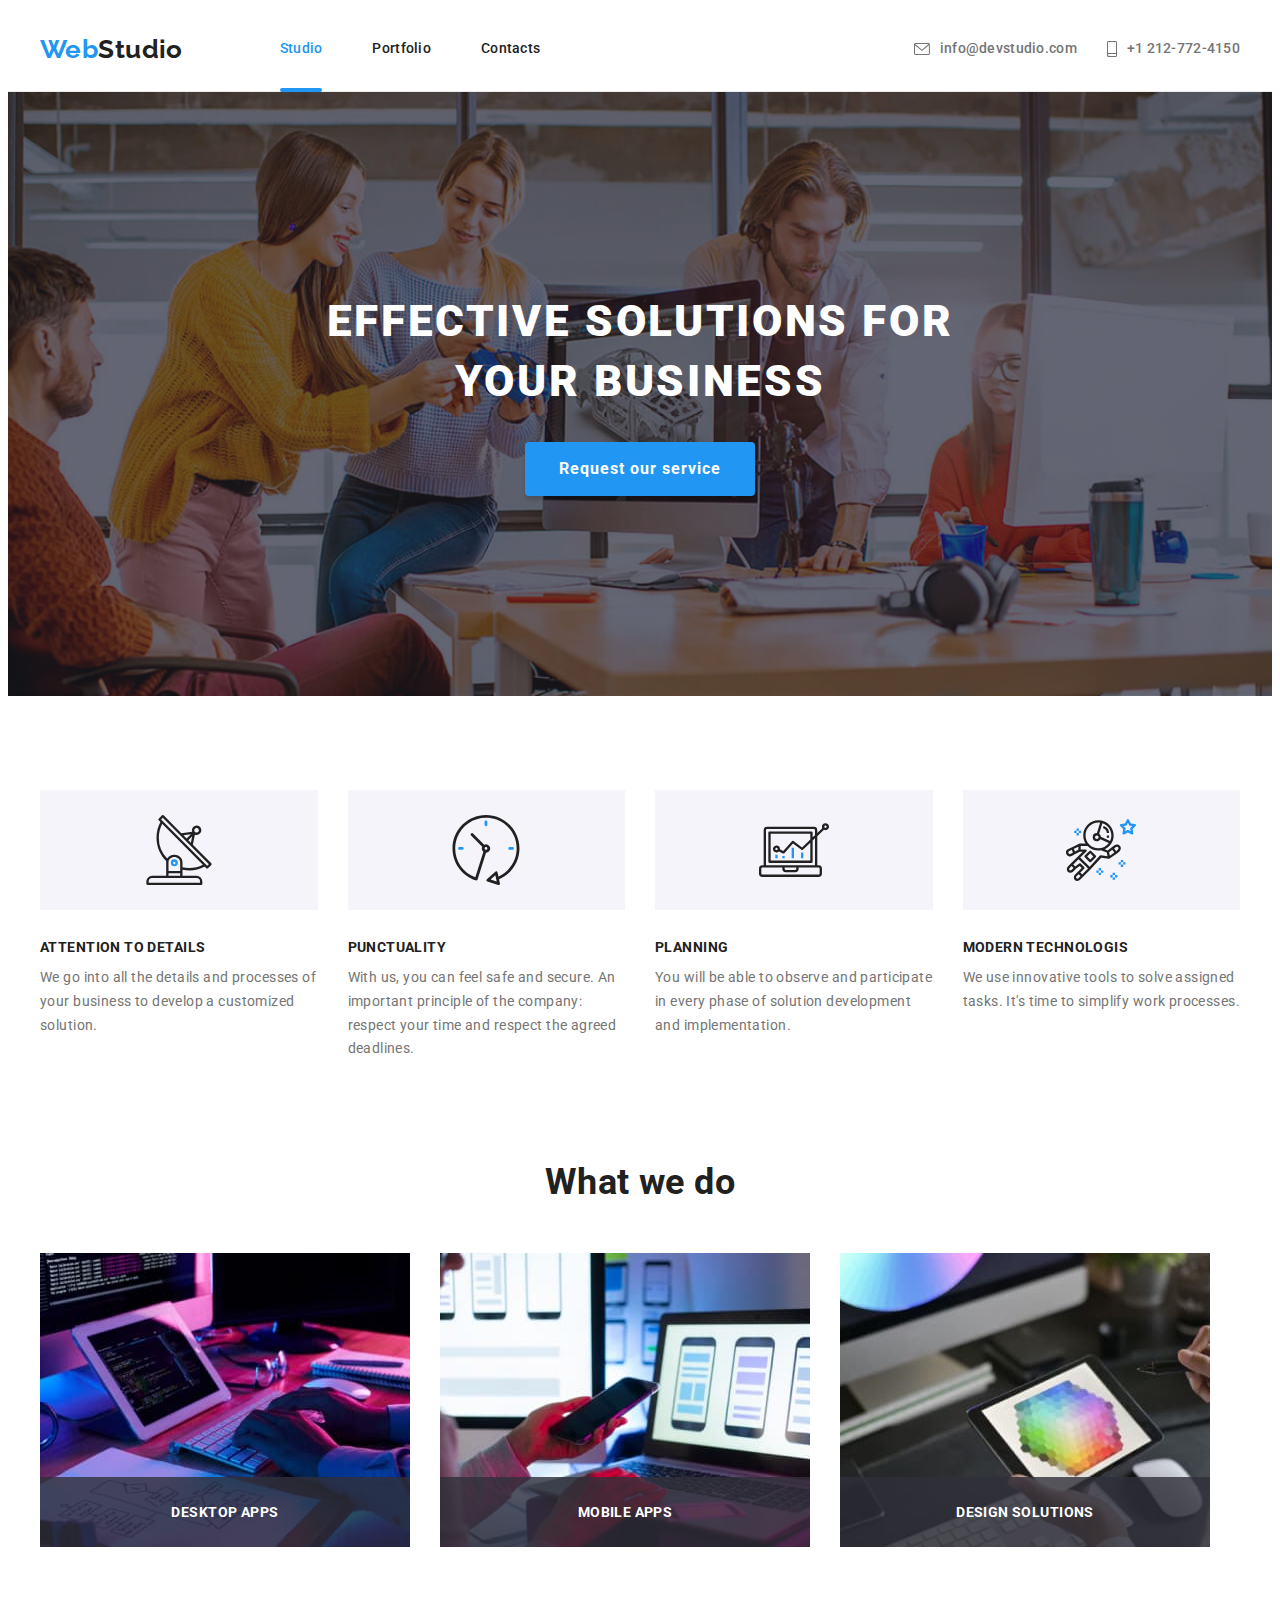
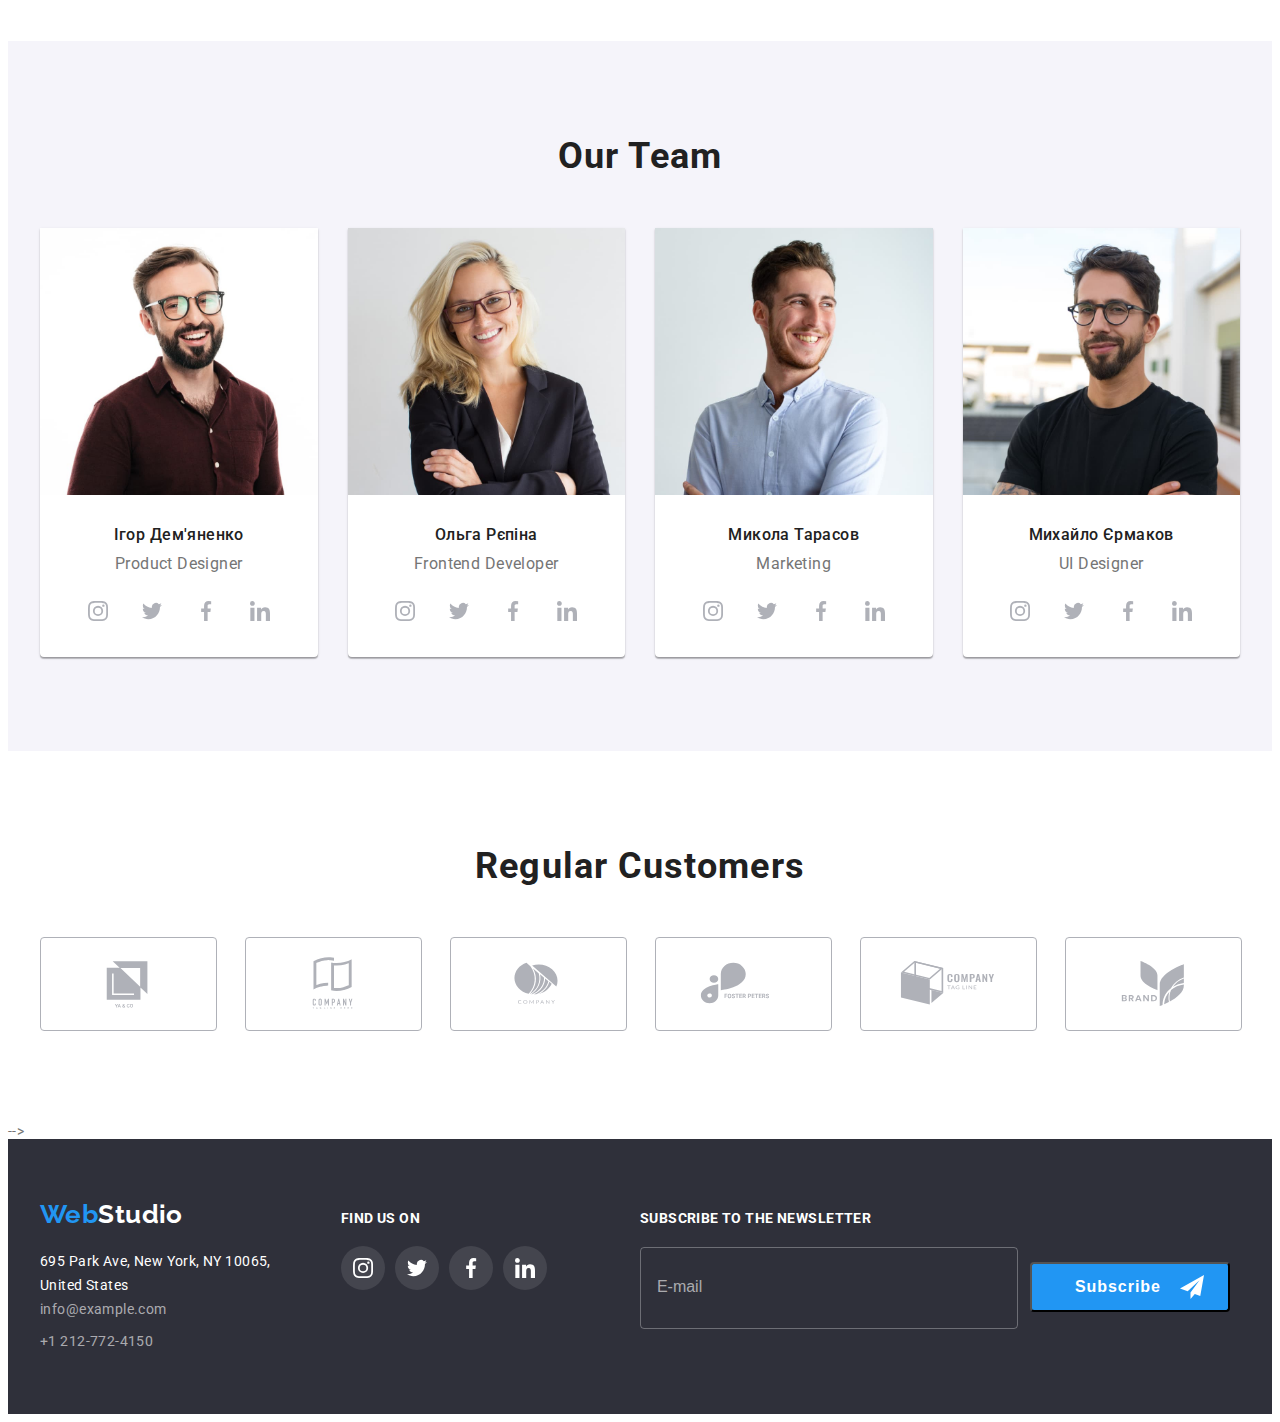
==== commit aeceff8f: "fixes bugs" ====
--- a/index.html
+++ b/index.html
@@ -284,8 +284,6 @@
                 <img
                   src="./images/product-designer-desk-1x.jpg"
                   alt="product designer"
-                  width="270"
-                  height="260"
                 />
               </picture>
               <div class="workers__social-wrap">
--- a/css/main.min.css
+++ b/css/main.min.css
@@ -1 +1 @@
-:root{--primary-text-color: #757575;--title-text-color: #212121;--accent-color: #2196f3;--background-color: #ffffff;--secondary-title-color: #fefefe;--place-color: rgba(255, 255, 255, 0.6)}h1,h2,h3,h4,h5,h6,p,ul{margin:0}ul{padding-left:0}img{display:block;width:100%;max-width:100%;height:auto}.container{width:100%;margin:0 auto;padding-left:15px;padding-right:15px}@media screen and (min-width: 480px){.container{width:480px}}@media screen and (min-width: 768px){.container{width:768px}}@media screen and (min-width: 1200px){.container{width:1200px}}body{background-color:var(--background-color);color:var(--primary-text-color);font-family:"Roboto",sans-serif;letter-spacing:.03em;font-size:14px}.lists{list-style:none}.no-scroll{overflow:hidden}.logo{font-family:"Raleway",sans-serif;font-weight:700;font-size:26px;line-height:1.19;color:var(--accent-color);text-decoration:none}.header{padding-top:24px;padding-bottom:25px;border-bottom:1px solid #ececec}.flex-container{display:flex;align-items:center}.flex-container-contacts{display:flex}@media screen and (min-width: 768px){.flex-container-contacts{flex-direction:column;align-items:baseline}}@media screen and (min-width: 1200px){.flex-container-contacts{flex-direction:row;align-items:center}}.contacts-wrap{margin-left:auto;display:none}@media screen and (min-width: 768px){.contacts-wrap{display:flex}}.menu__item:not(:first-child){margin-left:50px}.site-nav__logo{margin-right:97px}.logo__part--dark{color:var(--title-text-color)}.site-nav__menu{list-style:none;display:flex;align-items:center;justify-content:center;display:none}@media screen and (min-width: 768px){.site-nav__menu{display:flex}}.header__site-nav{display:flex}.menu__link{font-weight:500;letter-spacing:.02em;color:var(--title-text-color);text-decoration:none;line-height:1.14;display:block;padding:5px 0;transition-property:color;transition-duration:250ms;transition-timing-function:cubic-bezier(0.4, 0, 0.2, 1)}.menu__link:hover,.menu__link:focus{color:var(--accent-color)}.current{color:var(--accent-color);position:relative}.current::after{content:"";position:absolute;bottom:-34px;left:0;width:100%;height:4px;background-color:var(--accent-color);border-radius:2px}@media screen and (min-width: 1200px){.current::after{bottom:-29px}}.contacts{list-style:none}.contacts__link{font-weight:500;line-height:1.14;letter-spacing:.02em;color:var(--primary-text-color);text-decoration:none;display:flex;justify-content:center;align-items:center;transition-property:color;transition-duration:250ms;transition-timing-function:cubic-bezier(0.4, 0, 0.2, 1)}.contacts__link:hover,.contacts__link:focus{color:var(--accent-color)}.contacts__item:not(:last-child){margin-bottom:10px}@media screen and (min-width: 1200px){.contacts__item:not(:last-child){margin-bottom:0;margin-right:30px}}.contacts__icon{fill:currentColor;margin-right:10px;transition-property:fill;transition-duration:250ms;transition-timing-function:cubic-bezier(0.4, 0, 0.2, 1)}.contacts__link:hover>.contacts__icon,.contacts__link:focus>.contacts__icon{fill:var(--accent-color)}.menu-open-btn{margin-left:auto;background-color:rgba(0,0,0,0);border:none}@media screen and (min-width: 768px){.menu-open-btn{display:none}}.menu-close-btn{margin-left:auto;display:block;background-color:rgba(0,0,0,0);border:none}.icon-mob-menu-open{cursor:pointer}.icon-mob-menu-open:hover{fill:var(--accent-color)}.icon-mob-menu-close{cursor:pointer}.icon-mob-menu-close:hover{fill:var(--accent-color)}.mob-menu{position:fixed;top:0;background-color:var(--background-color);width:100vw;height:100vh;z-index:1;padding-top:48px;padding-bottom:48px;overflow-y:scroll}.mob-menu>.container{height:100%;display:flex;flex-direction:column;justify-content:space-between;overflow:auto}.mob-menu-top{margin-bottom:50px}.mob-menu__item:not(:last-child){margin-bottom:32px}.mob-menu__link{font-weight:500;font-size:40px;line-height:1.18;letter-spacing:.02em;text-decoration:none;color:var(--title-text-color)}.mob-menu__link--active{color:var(--accent-color)}.mob-contacts__link{font-weight:500;font-size:34px;line-height:1.18;letter-spacing:.02em;color:var(--accent-color);text-decoration:none;display:block;margin-bottom:32px}.mob-contacts__link--grey{font-weight:500;font-size:24px;line-height:1.17;letter-spacing:.02em;color:var(--primary-text-color);margin-bottom:64px}.mob-soc-list{display:flex;gap:10px}.mob-soc-list__item:not(:last-child){border-right:1px solid rgba(33,33,33,.2)}.mob-soc-list__item:not(:last-child){padding-right:10px}.mob-soc-list__link{text-decoration:none;font-weight:500;font-size:18px;line-height:1.22;letter-spacing:.02em;color:var(--accent-color)}@media screen and (max-width: 389px){.mob-soc-list__link{font-size:14px}}@media screen and (min-width: 390px){.mob-soc-list__link{font-size:18px}}.visually-hidden{position:absolute;width:1px;height:1px;margin:-1px;border:0;padding:0;white-space:nowrap;-webkit-clip-path:inset(100%);clip-path:inset(100%);clip:rect(0 0 0 0);overflow:hidden}.main__hero{background-color:#2f303a;padding:118px 60px;background-image:linear-gradient(rgba(47, 48, 58, 0.4), rgba(47, 48, 58, 0.4)),url(../images/bg-mob-1x.jpg);background-repeat:no-repeat;background-position:center;background-size:cover;margin:0 auto}@media(min-device-pixel-ratio: 2),(-webkit-min-device-pixel-ratio: 2),(min-resolution: 192dpi),(min-resolution: 2dppx){.main__hero{background-image:linear-gradient(rgba(47, 48, 58, 0.4), rgba(47, 48, 58, 0.4)),url(../images/bg-mob-2x.jpg)}}@media screen and (min-width: 481px){.main__hero{padding-top:118px;padding-bottom:118px;background-image:linear-gradient(rgba(47, 48, 58, 0.4), rgba(47, 48, 58, 0.4)),url(../images/bg-tab-1x.jpg)}}@media screen and (min-width: 481px)and (min-device-pixel-ratio: 2),screen and (min-width: 481px)and (-webkit-min-device-pixel-ratio: 2),screen and (min-width: 481px)and (min-resolution: 192dpi),screen and (min-width: 481px)and (min-resolution: 2dppx){.main__hero{background-image:linear-gradient(rgba(47, 48, 58, 0.4), rgba(47, 48, 58, 0.4)),url(../images/bg-tab-2x.jpg)}}@media screen and (min-width: 769px){.main__hero{padding-top:200px;padding-bottom:200px;background-image:linear-gradient(rgba(47, 48, 58, 0.4), rgba(47, 48, 58, 0.4)),url(../images/bg-desk-1x.jpg)}}@media screen and (min-width: 769px)and (min-device-pixel-ratio: 2),screen and (min-width: 769px)and (-webkit-min-device-pixel-ratio: 2),screen and (min-width: 769px)and (min-resolution: 192dpi),screen and (min-width: 769px)and (min-resolution: 2dppx){.main__hero{background-image:linear-gradient(rgba(47, 48, 58, 0.4), rgba(47, 48, 58, 0.4)),url(../images/bg-desk-2x.jpg)}}.hero__title{font-weight:900;font-size:26px;line-height:1.6;text-align:center;letter-spacing:.06em;text-transform:uppercase;color:var(--secondary-title-color);margin:0 auto;max-width:360px;margin-bottom:30px}@media screen and (min-width: 320px){.hero__title{font-size:16px}}@media screen and (min-width: 480px){.hero__title{font-size:26px}}@media screen and (min-width: 1200px){.hero__title{font-size:44px;line-height:1.36;max-width:696px}}.hero__btn{display:block;font-family:inherit;font-weight:700;font-size:16px;line-height:1.88;text-align:center;letter-spacing:.06em;background-color:var(--accent-color);color:var(--secondary-title-color);border-radius:4px;border-color:rgba(0,0,0,0);cursor:pointer;padding:10px 32px 10px 32px;margin:0 auto;box-shadow:0px 4px 4px rgba(0,0,0,.15);transition:background-color 250ms cubic-bezier(0.4, 0, 0.2, 1),box-shadow 250ms cubic-bezier(0.4, 0, 0.2, 1)}.hero__btn:hover,.hero__btn:focus{background-color:#188ce8;box-shadow:0px 4px 4px rgba(0,0,0,.15)}@media screen and (min-width: 320px){.hero__btn{font-size:13px}}@media screen and (min-width: 400px){.hero__btn{font-size:16px}}.our-qualities{padding-top:60px;padding-bottom:60px}@media screen and (min-width: 1200px){.our-qualities{padding-top:94px;padding-bottom:50px}}.list-qualities__icon-wrap{width:100%;height:120px;background-color:#f5f4fa;display:flex;align-items:center;justify-content:center;margin-bottom:30px}.flex-wrapper{display:flex;flex-wrap:wrap;gap:30px}@media screen and (min-width: 768px){.list-qualities__item{flex-basis:calc((100% - 30px)/2)}}@media screen and (min-width: 1200px){.list-qualities__item{flex-basis:calc((100% - 90px)/4)}}.list-qualities__title{font-size:14px;font-weight:700;text-transform:uppercase;color:var(--title-text-color);line-height:1.14;margin-bottom:10px;letter-spacing:.03em}.list-qualities__text{line-height:1.71;letter-spacing:.03em}.work{padding-top:50px;padding-bottom:94px}@media screen and (max-width: 1199px){.work{position:absolute;width:1px;height:1px;margin:-1px;border:0;padding:0;white-space:nowrap;-webkit-clip-path:inset(100%);clip-path:inset(100%);clip:rect(0 0 0 0);overflow:hidden}}.work__title{font-weight:700;font-size:36px;line-height:1.17;text-align:center;margin-bottom:50px;color:var(--title-text-color)}.work-list__item{position:relative}.work-list__item:not(:first-child){margin-left:30px}.work-list__works-wrap{width:370px;height:70px;background-color:rgba(47,48,58,.8);position:absolute;bottom:0;display:flex;justify-content:center;align-items:center}.work-list__works-item{font-weight:700;letter-spacing:.03em;text-transform:uppercase;color:#fff}.team{background-color:#f5f4fa;padding-top:60px;padding-bottom:60px}@media screen and (min-width: 1200px){.team{padding-top:94px;padding-bottom:94px}}.team__title{font-weight:700;font-size:28px;line-height:1.17;text-align:center;letter-spacing:.03em;margin-bottom:30px;color:var(--title-text-color)}@media screen and (min-width: 1200px){.team__title{font-size:36px;margin-bottom:50px}}.team__workers{gap:30px}@media screen and (min-width: 768px){.team__workers{display:flex;align-items:center;flex-wrap:wrap}}.workers__item{background-color:var(--background-color);box-shadow:0px 1px 3px rgba(0,0,0,.12),0px 1px 1px rgba(0,0,0,.14),0px 2px 1px rgba(0,0,0,.2);border-radius:0px 0px 4px 4px;gap:30px}@media screen and (min-width: 768px){.workers__item{flex-basis:calc((100% - 30px)/2)}}@media screen and (min-width: 1200px){.workers__item{flex-basis:calc((100% - 90px)/4)}}.workers__subtitle{font-weight:500;font-size:16px;line-height:1.19;text-align:center;color:var(--title-text-color);margin-top:30px;margin-bottom:10px}.workers__subtitle-text{font-size:16px;line-height:1.19;text-align:center}.workers__social-list{display:flex;align-items:center;justify-content:center;margin-top:16px;margin-bottom:30px}.social-list__item{list-style:none;width:44px;height:44px}.social-list__item:not(:first-child){margin-left:10px}.social-list__link{width:100%;height:100%;display:flex;justify-content:center;align-items:center;border-radius:50%;color:#afb1b8;transition:background-color 250ms cubic-bezier(0.4, 0, 0.2, 1),color 250ms cubic-bezier(0.4, 0, 0.2, 1)}.social-list__link:hover,.social-list__link:focus{background-color:var(--accent-color);color:var(--background-color)}.social-list__icon{fill:currentColor}.workers__social-wrap{background-position:center}.customers{padding-top:60px;padding-bottom:60px}.customers__customers-list{list-style:none;display:flex;flex-wrap:wrap;gap:30px}@media screen and (min-width: 1200px){.customers{padding-top:94px;padding-bottom:94px}}.customers__title{font-weight:700;font-size:28px;line-height:1.17;text-align:center;letter-spacing:.03em;margin-bottom:30px;color:var(--title-text-color)}@media screen and (min-width: 1200px){.customers__title{font-size:36px;margin-bottom:50px}}.customers-list__link{width:100%;height:100%;display:flex;align-items:center;justify-content:center;border:1px solid #afb1b8;border-radius:4px;color:#afb1b8;transition:background-color 250ms cubic-bezier(0.4, 0, 0.2, 1),color 250ms cubic-bezier(0.4, 0, 0.2, 1),border-color 250ms cubic-bezier(0.4, 0, 0.2, 1)}.customers-list__link:hover,.customers-list__link:focus{background-color:var(--background-color);color:var(--accent-color);border-color:var(--accent-color)}.customers-list__item{width:210px;height:92px;flex-basis:calc((100% - 30px)/2)}@media screen and (min-width: 768px){.customers-list__item{width:226px;height:92px;flex-basis:calc((100% - 60px)/3)}}@media screen and (min-width: 1200px){.customers-list__item{width:170px;height:92px;flex-basis:calc((100% - 150px)/6)}}.customers-list__icon{fill:currentColor}.portfolio{padding-top:94px;padding-bottom:94px}.portfolio__portfolio-buttons-list{display:flex;justify-content:center;margin-bottom:50px}.portfolio-buttons-list__item:not(:last-child){margin-right:8px}.portfolio-buttons-list__button{font-family:inherit;font-weight:500;font-size:16px;line-height:1.62;letter-spacing:.03em;background-color:#f5f4fa;border-radius:4px;border-color:rgba(0,0,0,0);padding:6px 22px 6px 22px;transition:background-color 250ms cubic-bezier(0.4, 0, 0.2, 1),color 250ms cubic-bezier(0.4, 0, 0.2, 1),box-shadow 250ms cubic-bezier(0.4, 0, 0.2, 1)}.portfolio-buttons-list__button:hover,.portfolio-buttons-list__button:focus{background-color:var(--accent-color);color:var(--secondary-title-color);cursor:pointer;box-shadow:0px 3px 1px rgba(0,0,0,.1),0px 1px 2px rgba(0,0,0,.08),0px 2px 2px rgba(0,0,0,.12)}.portfolio-work-list__link{text-decoration:none;display:block;transition:box-shadow 250ms cubic-bezier(0.4, 0, 0.2, 1)}.portfolio-work-list__link:hover,.portfolio-work-list__link:focus{box-shadow:0px 1px 1px rgba(0,0,0,.12),0px 4px 4px rgba(0,0,0,.06),1px 4px 6px rgba(0,0,0,.16)}.portfolio-work-list__wrapper{position:relative;overflow:hidden}.portfolio-work-list__text{font-size:18px;line-height:1.56;letter-spacing:.03em;color:var(--background-color);padding:63px 24px 63px 24px;position:absolute;top:0;left:0;width:100%;height:100%;transform:translateY(100%);background-color:rgba(33,150,243,.9);transition:transform 250ms cubic-bezier(0.4, 0, 0.2, 1)}.portfolio-work-list__item:hover .portfolio-work-list__text,.portfolio-work-list__item:focus .portfolio-work-list__text{transform:translateY(0)}.portfolio__portfolio-work-list{display:flex;flex-wrap:wrap}.portfolio-work-list__item{width:calc((100% - 60px)/3);margin-right:30px;margin-bottom:30px}.portfolio-work-list__item:nth-child(3n){margin-right:0}.portfolio-work-list__item:nth-last-child(-n+3){margin-bottom:0}.portfolio-work-list__content{padding:20px 24px 20px 24px;border:1px solid #eee;border-top:none}.portfolio-work-list__title{font-weight:700;font-size:18px;line-height:2;letter-spacing:.06em;color:var(--title-text-color);max-width:322px;margin-bottom:4px}.portfolio-work-list__title-text{font-size:16px;line-height:1.88;color:var(--primary-text-color);max-width:322px}.footer{background-color:#2f303a;padding-top:60px;padding-bottom:60px}.footer__logo{display:block;margin-bottom:20px}.footer__logo-wrap{text-align:center}@media screen and (min-width: 768px){.footer__logo-wrap{padding-left:60px;margin-bottom:50px}}@media screen and (min-width: 1200px){.footer__logo-wrap{text-align:left;padding-left:0}}.logo__part--light{color:var(--background-color)}.connection__link{font-style:normal;line-height:1.71;color:var(--background-color);text-decoration:none;display:block;transition:color 250ms cubic-bezier(0.4, 0, 0.2, 1)}.connection__link:hover,.connection__link:focus{color:var(--accent-color)}.connection__link--grey{color:var(--place-color)}.footer__subtitle-text{font-weight:700;font-size:14px;line-height:1.14px;letter-spacing:.03em;text-transform:uppercase;color:var(--background-color)}.footer__social-set{display:flex;list-style:none;margin-top:20px;justify-content:center}.footer__footer-wrap{text-align:center;margin-bottom:60px}@media screen and (min-width: 768px){.footer__footer-wrap{margin-left:165px}}@media screen and (min-width: 1200px){.footer__footer-wrap{margin-left:70px;margin-right:93px;text-align:left}}@media screen and (min-width: 1200px){.footer-container{display:flex;align-items:baseline}}.social-set__link{width:100%;height:100%;background-color:rgba(255,255,255,.1);border-radius:50%;display:flex;align-items:center;justify-content:center;color:var(--background-color);transition:background-color 250ms cubic-bezier(0.4, 0, 0.2, 1),color 250ms cubic-bezier(0.4, 0, 0.2, 1)}.social-set__link:hover,.social-set__link:focus{background-color:var(--accent-color);color:var(--background-color)}.social-set__icon{fill:currentColor}.social-set__item{width:44px;height:44px}.social-set__item:not(:first-child){margin-left:10px}@media screen and (min-width: 768px){.footer__common-wrap{display:flex;align-items:baseline}}.backdrop{position:fixed;top:0;left:0;width:100%;height:100%;background-color:rgba(0,0,0,.2);transition:opacity 250ms cubic-bezier(0.4, 0, 0.2, 1),visibility 250ms cubic-bezier(0.4, 0, 0.2, 1)}.backdrop__modal{max-width:450px;width:100%;min-height:609px;background-color:var(--background-color);position:absolute;top:50%;left:50%;transform:translate(-50%, -50%) scale(1);transition:transform 250ms cubic-bezier(0.4, 0, 0.2, 1);padding:40px}@media screen and (min-width: 1200px){.backdrop__modal{width:528px;width:100%;min-height:581px}}.modal-form__form-element{display:flex;flex-direction:column}.form-element__input{height:40px;outline:rgba(0,0,0,0);border:1px solid rgba(33,33,33,.2);border-radius:4px;padding-left:42px;width:100%;cursor:pointer;transition:border 250ms cubic-bezier(0.4, 0, 0.2, 1)}.form-element__input:focus{border:1px solid var(--accent-color)}.form-element__label{font-size:12px;line-height:1.17;color:var(--primary-text-color);margin-bottom:4px}.form-element__input-wrapper{position:relative;margin-bottom:10px}.form-element__icon-person{position:absolute;top:50%;left:12px;transform:translateY(-50%);transition:fill 250ms cubic-bezier(0.4, 0, 0.2, 1)}.form-element__input:focus+.form-element__icon-person{fill:var(--accent-color)}.form-element__icon-phone{position:absolute;top:50%;left:12px;transform:translateY(-50%);transition:fill 250ms cubic-bezier(0.4, 0, 0.2, 1)}.form-element__input:focus+.form-element__icon-phone{fill:var(--accent-color)}.form-element__icon-email{position:absolute;top:50%;left:12px;transform:translateY(-50%);transition:fill 250ms cubic-bezier(0.4, 0, 0.2, 1)}.form-element__input:focus+.form-element__icon-email{fill:var(--accent-color)}.modal__title{font-weight:700;font-size:4vw;line-height:1.15;text-align:center;color:var(--title-text-color);margin-bottom:12px}@media screen and (min-width: 480px){.modal__title{font-size:20px}}.form-element__comments{padding:12px 16px;width:100%;height:120px;margin-bottom:20px;outline:none;border:1px solid rgba(33,33,33,.2);border-radius:4px;resize:none;transition:border 250ms cubic-bezier(0.4, 0, 0.2, 1)}.form-element__comments::-moz-placeholder{line-height:1.14;letter-spacing:.01em;color:rgba(117,117,117,.5)}.form-element__comments:-ms-input-placeholder{line-height:1.14;letter-spacing:.01em;color:rgba(117,117,117,.5)}.form-element__comments::placeholder{line-height:1.14;letter-spacing:.01em;color:rgba(117,117,117,.5)}.form-element__comments:focus{border:1px solid var(--accent-color)}.accept{line-height:1.71;color:var(--primary-text-color);padding-left:14px;padding-right:11px}.accept__input-check-wrap{width:16px;height:15px;border:2px solid #000;border-radius:4px;margin-right:8px;display:flex;align-items:center;fill:var(--background-color);cursor:pointer;transition:background-color 250ms cubic-bezier(0.4, 0, 0.2, 1),border-color 250ms cubic-bezier(0.4, 0, 0.2, 1)}.accept__text{display:flex;align-items:baseline}.accept__button{display:block;margin:0 auto;width:200px;height:50px;border:none;background-color:var(--accent-color);box-shadow:0px 4px 4px rgba(0,0,0,.15);border-radius:4px;font-weight:700;font-size:16px;line-height:1.88;text-align:center;letter-spacing:.06em;color:var(--background-color);cursor:pointer;transition:background-color 250ms cubic-bezier(0.4, 0, 0.2, 1)}.accept__button:hover,.accept__button:focus{background-color:#188ce8}.accept__input:checked+.accept__input-check-wrap{background-color:var(--accent-color);border-color:rgba(0,0,0,0)}.backdrop.is-hidden .modal{transform:translate(-50%, -50%) scale(0)}.modal__close-button{position:absolute;width:30px;height:30px;border-radius:50%;top:8px;right:8px;cursor:pointer;border:1px solid rgba(0,0,0,.1);background-color:var(--background-color);padding:5px}.modal__icon-close{fill:#000;transition:fill 250ms cubic-bezier(0.4, 0, 0.2, 1)}.modal__close-button:hover .modal__icon-close{fill:var(--accent-color)}.is-hidden{opacity:0;visibility:hidden;pointer-events:none}.footer__form{display:flex;flex-direction:column;align-items:center}@media screen and (min-width: 1200px){.footer__form{align-items:flex-start}}.form__title{font-weight:700;line-height:1.14;text-transform:uppercase;color:var(--background-color);margin-bottom:20px}.form__input{width:450px;height:50px;border:1px solid rgba(255,255,255,.3);border-radius:4px;background-color:rgba(0,0,0,0);padding-top:15px;padding-bottom:15px;padding-left:16px;outline:rgba(0,0,0,0);transition:border 250ms cubic-bezier(0.4, 0, 0.2, 1),box-shadow 250ms cubic-bezier(0.4, 0, 0.2, 1);margin-bottom:20px}.form__input:focus{border:1px solid var(--accent-color);box-shadow:0px 4px 4px rgba(0,0,0,.15)}.form__input::-moz-placeholder{font-size:16px;line-height:1.25;color:rgba(255,255,255,.6)}.form__input:-ms-input-placeholder{font-size:16px;line-height:1.25;color:rgba(255,255,255,.6)}.form__input::placeholder{font-size:16px;line-height:1.25;color:rgba(255,255,255,.6)}@media screen and (min-width: 320px){.form__input{width:290px}}@media screen and (min-width: 480px){.form__input{width:450px}}@media screen and (min-width: 1200px){.form__input{width:358px;margin-right:12px}}.form__button{width:200px;height:50px;background-color:var(--accent-color);border-radius:4px;font-weight:700;font-size:16px;line-height:1.88;letter-spacing:.06em;color:var(--background-color);cursor:pointer;padding-right:30px;position:relative;transition:background-color 250ms cubic-bezier(0.4, 0, 0.2, 1),box-shadow 250ms cubic-bezier(0.4, 0, 0.2, 1)}.form__button:hover,.form__button:focus{background-color:#188ce8;box-shadow:0px 4px 4px rgba(0,0,0,.15)}.form__icon-send{position:absolute;top:50%;left:148px;transform:translateY(-50%)}.form__form-wrap{display:flex;flex-direction:column;align-items:center}@media screen and (min-width: 1200px){.form__form-wrap{flex-direction:row;align-items:baseline}}.footer__footer-wrap{margin-top:48px}/*# sourceMappingURL=main.min.css.map */+:root{--primary-text-color: #757575;--title-text-color: #212121;--accent-color: #2196f3;--background-color: #ffffff;--secondary-title-color: #fefefe;--place-color: rgba(255, 255, 255, 0.6)}h1,h2,h3,h4,h5,h6,p,ul{margin:0}ul{padding-left:0}img{display:block;width:100%;max-width:100%;height:auto}.container{width:100%;margin:0 auto;padding-left:15px;padding-right:15px}@media screen and (min-width: 480px){.container{width:480px}}@media screen and (min-width: 768px){.container{width:768px}}@media screen and (min-width: 1200px){.container{width:1200px}}body{background-color:var(--background-color);color:var(--primary-text-color);font-family:"Roboto",sans-serif;letter-spacing:.03em;font-size:14px}.lists{list-style:none}.no-scroll{overflow:hidden}.logo{font-family:"Raleway",sans-serif;font-weight:700;font-size:26px;line-height:1.19;color:var(--accent-color);text-decoration:none}.header{padding-top:16px;padding-bottom:16px;border-bottom:1px solid #ececec}@media screen and (min-width: 768px){.header{padding-top:26px;padding-bottom:26px}}.flex-container{display:flex;align-items:center}.flex-container-contacts{display:flex}@media screen and (min-width: 768px){.flex-container-contacts{flex-direction:column;align-items:baseline}}@media screen and (min-width: 1200px){.flex-container-contacts{flex-direction:row;align-items:center}}.contacts-wrap{margin-left:auto;display:none}@media screen and (min-width: 768px){.contacts-wrap{display:flex}}.menu__item:not(:first-child){margin-left:50px}.site-nav__logo{margin-right:97px}.logo__part--dark{color:var(--title-text-color)}.site-nav__menu{list-style:none;display:flex;align-items:center;justify-content:center;display:none}@media screen and (min-width: 768px){.site-nav__menu{display:flex}}.header__site-nav{display:flex}.menu__link{font-weight:500;letter-spacing:.02em;color:var(--title-text-color);text-decoration:none;line-height:1.14;display:block;padding:5px 0;transition-property:color;transition-duration:250ms;transition-timing-function:cubic-bezier(0.4, 0, 0.2, 1)}.menu__link:hover,.menu__link:focus{color:var(--accent-color)}.current{color:var(--accent-color);position:relative}.current::after{content:"";position:absolute;bottom:-35px;left:0;width:100%;height:4px;background-color:var(--accent-color);border-radius:2px}@media screen and (min-width: 1200px){.current::after{bottom:-30px}}.contacts{list-style:none}.contacts__link{font-weight:500;line-height:1.14;letter-spacing:.02em;color:var(--primary-text-color);text-decoration:none;display:flex;justify-content:center;align-items:center;transition-property:color;transition-duration:250ms;transition-timing-function:cubic-bezier(0.4, 0, 0.2, 1)}.contacts__link:hover,.contacts__link:focus{color:var(--accent-color)}.contacts__item:not(:last-child){margin-bottom:10px}@media screen and (min-width: 1200px){.contacts__item:not(:last-child){margin-bottom:0;margin-right:30px}}.contacts__icon{fill:currentColor;margin-right:10px;transition-property:fill;transition-duration:250ms;transition-timing-function:cubic-bezier(0.4, 0, 0.2, 1)}.contacts__link:hover>.contacts__icon,.contacts__link:focus>.contacts__icon{fill:var(--accent-color)}.menu-open-btn{margin-left:auto;background-color:rgba(0,0,0,0);border:none}@media screen and (min-width: 768px){.menu-open-btn{display:none}}.menu-close-btn{margin-left:auto;display:block;background-color:rgba(0,0,0,0);border:none}.icon-mob-menu-open{cursor:pointer}.icon-mob-menu-open:hover{fill:var(--accent-color)}.icon-mob-menu-close{cursor:pointer}.icon-mob-menu-close:hover{fill:var(--accent-color)}.mob-menu{position:fixed;top:0;background-color:var(--background-color);width:100vw;height:100vh;z-index:1;padding-top:48px;padding-bottom:48px;overflow-y:scroll}.mob-menu>.container{height:100%;display:flex;flex-direction:column;justify-content:space-between;overflow:auto}.mob-menu-top{margin-bottom:50px}.mob-menu__item:not(:last-child){margin-bottom:32px}.mob-menu__link{font-weight:500;font-size:40px;line-height:1.18;letter-spacing:.02em;text-decoration:none;color:var(--title-text-color)}.mob-menu__link--active{color:var(--accent-color)}.mob-contacts__link{font-weight:500;font-size:34px;line-height:1.18;letter-spacing:.02em;color:var(--accent-color);text-decoration:none;display:block;margin-bottom:32px}.mob-contacts__link--grey{font-weight:500;font-size:24px;line-height:1.17;letter-spacing:.02em;color:var(--primary-text-color);margin-bottom:64px}.mob-soc-list{display:flex;gap:10px}.mob-soc-list__item:not(:last-child){border-right:1px solid rgba(33,33,33,.2)}.mob-soc-list__item:not(:last-child){padding-right:10px}.mob-soc-list__link{text-decoration:none;font-weight:500;font-size:18px;line-height:1.22;letter-spacing:.02em;color:var(--accent-color)}@media screen and (max-width: 389px){.mob-soc-list__link{font-size:14px}}@media screen and (min-width: 390px){.mob-soc-list__link{font-size:18px}}.visually-hidden{position:absolute;width:1px;height:1px;margin:-1px;border:0;padding:0;white-space:nowrap;-webkit-clip-path:inset(100%);clip-path:inset(100%);clip:rect(0 0 0 0);overflow:hidden}.main__hero{background-color:#2f303a;padding:118px 60px;background-image:linear-gradient(rgba(47, 48, 58, 0.4), rgba(47, 48, 58, 0.4)),url(../images/bg-mob-1x.jpg);background-repeat:no-repeat;background-position:center;background-size:cover;margin:0 auto}@media(min-device-pixel-ratio: 2),(-webkit-min-device-pixel-ratio: 2),(min-resolution: 192dpi),(min-resolution: 2dppx){.main__hero{background-image:linear-gradient(rgba(47, 48, 58, 0.4), rgba(47, 48, 58, 0.4)),url(../images/bg-mob-2x.jpg)}}@media screen and (min-width: 481px){.main__hero{padding-top:118px;padding-bottom:118px;background-image:linear-gradient(rgba(47, 48, 58, 0.4), rgba(47, 48, 58, 0.4)),url(../images/bg-tab-1x.jpg)}}@media screen and (min-width: 481px)and (min-device-pixel-ratio: 2),screen and (min-width: 481px)and (-webkit-min-device-pixel-ratio: 2),screen and (min-width: 481px)and (min-resolution: 192dpi),screen and (min-width: 481px)and (min-resolution: 2dppx){.main__hero{background-image:linear-gradient(rgba(47, 48, 58, 0.4), rgba(47, 48, 58, 0.4)),url(../images/bg-tab-2x.jpg)}}@media screen and (min-width: 769px){.main__hero{padding-top:200px;padding-bottom:200px;background-image:linear-gradient(rgba(47, 48, 58, 0.4), rgba(47, 48, 58, 0.4)),url(../images/bg-desk-1x.jpg)}}@media screen and (min-width: 769px)and (min-device-pixel-ratio: 2),screen and (min-width: 769px)and (-webkit-min-device-pixel-ratio: 2),screen and (min-width: 769px)and (min-resolution: 192dpi),screen and (min-width: 769px)and (min-resolution: 2dppx){.main__hero{background-image:linear-gradient(rgba(47, 48, 58, 0.4), rgba(47, 48, 58, 0.4)),url(../images/bg-desk-2x.jpg)}}.hero__title{font-weight:900;font-size:26px;line-height:1.6;text-align:center;letter-spacing:.06em;text-transform:uppercase;color:var(--secondary-title-color);margin:0 auto;max-width:360px;margin-bottom:30px}@media screen and (min-width: 320px){.hero__title{font-size:16px}}@media screen and (min-width: 480px){.hero__title{font-size:26px}}@media screen and (min-width: 1200px){.hero__title{font-size:44px;line-height:1.36;max-width:696px}}.hero__btn{display:block;font-family:inherit;font-weight:700;font-size:16px;line-height:1.88;text-align:center;letter-spacing:.06em;background-color:var(--accent-color);color:var(--secondary-title-color);border-radius:4px;border-color:rgba(0,0,0,0);cursor:pointer;padding:10px 32px 10px 32px;margin:0 auto;box-shadow:0px 4px 4px rgba(0,0,0,.15);transition:background-color 250ms cubic-bezier(0.4, 0, 0.2, 1),box-shadow 250ms cubic-bezier(0.4, 0, 0.2, 1)}.hero__btn:hover,.hero__btn:focus{background-color:#188ce8;box-shadow:0px 4px 4px rgba(0,0,0,.15)}@media screen and (min-width: 320px){.hero__btn{font-size:13px}}@media screen and (min-width: 400px){.hero__btn{font-size:16px}}.our-qualities{padding-top:60px;padding-bottom:60px}@media screen and (min-width: 1200px){.our-qualities{padding-top:94px;padding-bottom:50px}}.list-qualities__icon-wrap{width:100%;height:120px;background-color:#f5f4fa;display:flex;align-items:center;justify-content:center;margin-bottom:30px}.flex-wrapper{display:flex;flex-wrap:wrap;gap:30px}@media screen and (min-width: 768px){.list-qualities__item{flex-basis:calc((100% - 30px)/2)}}@media screen and (min-width: 1200px){.list-qualities__item{flex-basis:calc((100% - 90px)/4)}}.list-qualities__title{font-size:14px;font-weight:700;text-transform:uppercase;color:var(--title-text-color);line-height:1.14;margin-bottom:10px;letter-spacing:.03em}.list-qualities__text{line-height:1.71;letter-spacing:.03em}.work{padding-top:50px;padding-bottom:94px}@media screen and (max-width: 1199px){.work{position:absolute;width:1px;height:1px;margin:-1px;border:0;padding:0;white-space:nowrap;-webkit-clip-path:inset(100%);clip-path:inset(100%);clip:rect(0 0 0 0);overflow:hidden}}.work__title{font-weight:700;font-size:36px;line-height:1.17;text-align:center;margin-bottom:50px;color:var(--title-text-color)}.work-list__item{position:relative}.work-list__item:not(:first-child){margin-left:30px}.work-list__works-wrap{width:370px;height:70px;background-color:rgba(47,48,58,.8);position:absolute;bottom:0;display:flex;justify-content:center;align-items:center}.work-list__works-item{font-weight:700;letter-spacing:.03em;text-transform:uppercase;color:#fff}.team{background-color:#f5f4fa;padding-top:60px;padding-bottom:60px}@media screen and (min-width: 1200px){.team{padding-top:94px;padding-bottom:94px}}.team__title{font-weight:700;font-size:28px;line-height:1.17;text-align:center;letter-spacing:.03em;margin-bottom:30px;color:var(--title-text-color)}@media screen and (min-width: 1200px){.team__title{font-size:36px;margin-bottom:50px}}.team__workers{gap:30px}@media screen and (min-width: 768px){.team__workers{display:flex;align-items:center;flex-wrap:wrap}}.workers__item{background-color:var(--background-color);box-shadow:0px 1px 3px rgba(0,0,0,.12),0px 1px 1px rgba(0,0,0,.14),0px 2px 1px rgba(0,0,0,.2);border-radius:0px 0px 4px 4px}.workers__item:not(:last-child){margin-bottom:30px}@media screen and (min-width: 768px){.workers__item{flex-basis:calc((100% - 30px)/2)}.workers__item:not(:last-child){margin-bottom:0}}@media screen and (min-width: 1200px){.workers__item{flex-basis:calc((100% - 90px)/4)}}.workers__subtitle{font-weight:500;font-size:16px;line-height:1.19;text-align:center;color:var(--title-text-color);margin-top:30px;margin-bottom:10px}.workers__subtitle-text{font-size:16px;line-height:1.19;text-align:center}.workers__social-list{display:flex;align-items:center;justify-content:center;padding-top:16px;padding-bottom:24px}.social-list__item{list-style:none;width:44px;height:44px}.social-list__item:not(:first-child){margin-left:10px}.social-list__link{width:100%;height:100%;display:flex;justify-content:center;align-items:center;border-radius:50%;color:#afb1b8;transition:background-color 250ms cubic-bezier(0.4, 0, 0.2, 1),color 250ms cubic-bezier(0.4, 0, 0.2, 1)}.social-list__link:hover,.social-list__link:focus{background-color:var(--accent-color);color:var(--background-color)}.social-list__icon{fill:currentColor}.workers__social-wrap{background-position:center}.customers{padding-top:60px;padding-bottom:60px}.customers__customers-list{list-style:none;display:flex;flex-wrap:wrap;gap:30px}@media screen and (min-width: 1200px){.customers{padding-top:94px;padding-bottom:94px}}.customers__title{font-weight:700;font-size:28px;line-height:1.17;text-align:center;letter-spacing:.03em;margin-bottom:30px;color:var(--title-text-color)}@media screen and (min-width: 1200px){.customers__title{font-size:36px;margin-bottom:50px}}.customers-list__link{width:100%;height:100%;display:flex;align-items:center;justify-content:center;border:1px solid #afb1b8;border-radius:4px;color:#afb1b8;transition:background-color 250ms cubic-bezier(0.4, 0, 0.2, 1),color 250ms cubic-bezier(0.4, 0, 0.2, 1),border-color 250ms cubic-bezier(0.4, 0, 0.2, 1)}.customers-list__link:hover,.customers-list__link:focus{background-color:var(--background-color);color:var(--accent-color);border-color:var(--accent-color)}.customers-list__item{width:210px;height:92px;flex-basis:calc((100% - 30px)/2)}@media screen and (min-width: 768px){.customers-list__item{width:226px;height:92px;flex-basis:calc((100% - 60px)/3)}}@media screen and (min-width: 1200px){.customers-list__item{width:170px;height:92px;flex-basis:calc((100% - 150px)/6)}}.customers-list__icon{fill:currentColor}.portfolio{padding-top:94px;padding-bottom:94px}.portfolio__portfolio-buttons-list{display:flex;justify-content:center;margin-bottom:50px}.portfolio-buttons-list__item:not(:last-child){margin-right:8px}.portfolio-buttons-list__button{font-family:inherit;font-weight:500;font-size:16px;line-height:1.62;letter-spacing:.03em;background-color:#f5f4fa;border-radius:4px;border-color:rgba(0,0,0,0);padding:6px 22px 6px 22px;transition:background-color 250ms cubic-bezier(0.4, 0, 0.2, 1),color 250ms cubic-bezier(0.4, 0, 0.2, 1),box-shadow 250ms cubic-bezier(0.4, 0, 0.2, 1)}.portfolio-buttons-list__button:hover,.portfolio-buttons-list__button:focus{background-color:var(--accent-color);color:var(--secondary-title-color);cursor:pointer;box-shadow:0px 3px 1px rgba(0,0,0,.1),0px 1px 2px rgba(0,0,0,.08),0px 2px 2px rgba(0,0,0,.12)}.portfolio-work-list__link{text-decoration:none;display:block;transition:box-shadow 250ms cubic-bezier(0.4, 0, 0.2, 1)}.portfolio-work-list__link:hover,.portfolio-work-list__link:focus{box-shadow:0px 1px 1px rgba(0,0,0,.12),0px 4px 4px rgba(0,0,0,.06),1px 4px 6px rgba(0,0,0,.16)}.portfolio-work-list__wrapper{position:relative;overflow:hidden}.portfolio-work-list__text{font-size:18px;line-height:1.56;letter-spacing:.03em;color:var(--background-color);padding:63px 24px 63px 24px;position:absolute;top:0;left:0;width:100%;height:100%;transform:translateY(100%);background-color:rgba(33,150,243,.9);transition:transform 250ms cubic-bezier(0.4, 0, 0.2, 1)}.portfolio-work-list__item:hover .portfolio-work-list__text,.portfolio-work-list__item:focus .portfolio-work-list__text{transform:translateY(0)}.portfolio__portfolio-work-list{display:flex;flex-wrap:wrap}.portfolio-work-list__item{width:calc((100% - 60px)/3);margin-right:30px;margin-bottom:30px}.portfolio-work-list__item:nth-child(3n){margin-right:0}.portfolio-work-list__item:nth-last-child(-n+3){margin-bottom:0}.portfolio-work-list__content{padding:20px 24px 20px 24px;border:1px solid #eee;border-top:none}.portfolio-work-list__title{font-weight:700;font-size:18px;line-height:2;letter-spacing:.06em;color:var(--title-text-color);max-width:322px;margin-bottom:4px}.portfolio-work-list__title-text{font-size:16px;line-height:1.88;color:var(--primary-text-color);max-width:322px}.footer{background-color:#2f303a;padding-top:60px;padding-bottom:60px}.footer__logo{display:block;margin-bottom:20px}.footer__logo-wrap{text-align:center;margin-bottom:48px}@media screen and (min-width: 768px){.footer__logo-wrap{margin-bottom:0}}@media screen and (min-width: 1200px){.footer__logo-wrap{text-align:left;padding-left:0}}.logo__part--light{color:var(--background-color)}.connection__link{font-style:normal;line-height:1.71;color:var(--background-color);text-decoration:none;display:block;transition:color 250ms cubic-bezier(0.4, 0, 0.2, 1)}.connection__link:hover,.connection__link:focus{color:var(--accent-color)}.connection__link--grey{color:var(--place-color)}.connection__item:nth-child(2n){margin-bottom:8px}.footer__subtitle-text{font-weight:700;font-size:14px;line-height:1.14px;letter-spacing:.03em;text-transform:uppercase;color:var(--background-color)}.footer__social-set{display:flex;list-style:none;margin-top:20px;justify-content:center}.footer__footer-wrap{text-align:center;margin-bottom:60px}@media screen and (min-width: 768px){.footer__footer-wrap{margin-left:165px;margin-bottom:0}}@media screen and (min-width: 1200px){.footer__footer-wrap{margin-left:70px;text-align:left}}@media screen and (min-width: 1200px){.footer-container{display:flex;align-items:baseline}}.social-set__link{width:100%;height:100%;background-color:rgba(255,255,255,.1);border-radius:50%;display:flex;align-items:center;justify-content:center;color:var(--background-color);transition:background-color 250ms cubic-bezier(0.4, 0, 0.2, 1),color 250ms cubic-bezier(0.4, 0, 0.2, 1)}.social-set__link:hover,.social-set__link:focus{background-color:var(--accent-color);color:var(--background-color)}.social-set__icon{fill:currentColor}.social-set__item{width:44px;height:44px}.social-set__item:not(:first-child){margin-left:10px}@media screen and (min-width: 768px){.footer__common-wrap{display:flex;align-items:baseline;justify-content:center;margin-bottom:50px}}@media screen and (min-width: 1200px){.footer__common-wrap{margin-bottom:0;margin-right:93px}}.backdrop{position:fixed;top:0;left:0;width:100%;height:100%;background-color:rgba(0,0,0,.2);transition:opacity 250ms cubic-bezier(0.4, 0, 0.2, 1),visibility 250ms cubic-bezier(0.4, 0, 0.2, 1)}.backdrop__modal{max-width:450px;width:100%;min-height:609px;background-color:var(--background-color);position:absolute;top:50%;left:50%;transform:translate(-50%, -50%) scale(1);transition:transform 250ms cubic-bezier(0.4, 0, 0.2, 1);padding:40px}@media screen and (min-width: 1200px){.backdrop__modal{width:528px;width:100%;min-height:581px}}.modal-form__form-element{display:flex;flex-direction:column}.form-element__input{height:40px;outline:rgba(0,0,0,0);border:1px solid rgba(33,33,33,.2);border-radius:4px;padding-left:42px;width:100%;cursor:pointer;transition:border 250ms cubic-bezier(0.4, 0, 0.2, 1)}.form-element__input:focus{border:1px solid var(--accent-color)}.form-element__label{font-size:12px;line-height:1.17;color:var(--primary-text-color);margin-bottom:4px}.form-element__input-wrapper{position:relative;margin-bottom:10px}.form-element__icon-person{position:absolute;top:50%;left:12px;transform:translateY(-50%);transition:fill 250ms cubic-bezier(0.4, 0, 0.2, 1)}.form-element__input:focus+.form-element__icon-person{fill:var(--accent-color)}.form-element__icon-phone{position:absolute;top:50%;left:12px;transform:translateY(-50%);transition:fill 250ms cubic-bezier(0.4, 0, 0.2, 1)}.form-element__input:focus+.form-element__icon-phone{fill:var(--accent-color)}.form-element__icon-email{position:absolute;top:50%;left:12px;transform:translateY(-50%);transition:fill 250ms cubic-bezier(0.4, 0, 0.2, 1)}.form-element__input:focus+.form-element__icon-email{fill:var(--accent-color)}.modal__title{font-weight:700;font-size:4vw;line-height:1.15;text-align:center;color:var(--title-text-color);margin-bottom:12px}@media screen and (min-width: 480px){.modal__title{font-size:20px}}.form-element__comments{padding:12px 16px;width:100%;height:120px;margin-bottom:20px;outline:none;border:1px solid rgba(33,33,33,.2);border-radius:4px;resize:none;transition:border 250ms cubic-bezier(0.4, 0, 0.2, 1)}.form-element__comments::-moz-placeholder{line-height:1.14;letter-spacing:.01em;color:rgba(117,117,117,.5)}.form-element__comments:-ms-input-placeholder{line-height:1.14;letter-spacing:.01em;color:rgba(117,117,117,.5)}.form-element__comments::placeholder{line-height:1.14;letter-spacing:.01em;color:rgba(117,117,117,.5)}.form-element__comments:focus{border:1px solid var(--accent-color)}.accept{line-height:1.71;color:var(--primary-text-color);padding-left:14px;padding-right:11px}.accept__input-check-wrap{width:16px;height:15px;border:2px solid #000;border-radius:4px;margin-right:8px;display:flex;align-items:center;fill:var(--background-color);cursor:pointer;transition:background-color 250ms cubic-bezier(0.4, 0, 0.2, 1),border-color 250ms cubic-bezier(0.4, 0, 0.2, 1)}.accept__text{display:flex;align-items:baseline}.accept__button{display:block;margin:0 auto;width:200px;height:50px;border:none;background-color:var(--accent-color);box-shadow:0px 4px 4px rgba(0,0,0,.15);border-radius:4px;font-weight:700;font-size:16px;line-height:1.88;text-align:center;letter-spacing:.06em;color:var(--background-color);cursor:pointer;transition:background-color 250ms cubic-bezier(0.4, 0, 0.2, 1)}.accept__button:hover,.accept__button:focus{background-color:#188ce8}.accept__input:checked+.accept__input-check-wrap{background-color:var(--accent-color);border-color:rgba(0,0,0,0)}.backdrop.is-hidden .modal{transform:translate(-50%, -50%) scale(0)}.modal__close-button{position:absolute;width:30px;height:30px;border-radius:50%;top:8px;right:8px;cursor:pointer;border:1px solid rgba(0,0,0,.1);background-color:var(--background-color);padding:5px}.modal__icon-close{fill:#000;transition:fill 250ms cubic-bezier(0.4, 0, 0.2, 1)}.modal__close-button:hover .modal__icon-close{fill:var(--accent-color)}.is-hidden{opacity:0;visibility:hidden;pointer-events:none}.footer__form{display:flex;flex-direction:column;align-items:center}@media screen and (min-width: 1200px){.footer__form{align-items:flex-start}}.form__title{font-weight:700;line-height:1.14;text-transform:uppercase;color:var(--background-color);margin-bottom:20px}.form__input{width:450px;height:50px;border:1px solid rgba(255,255,255,.3);border-radius:4px;background-color:rgba(0,0,0,0);padding-top:15px;padding-bottom:15px;padding-left:16px;outline:rgba(0,0,0,0);transition:border 250ms cubic-bezier(0.4, 0, 0.2, 1),box-shadow 250ms cubic-bezier(0.4, 0, 0.2, 1);margin-bottom:20px}.form__input:focus{border:1px solid var(--accent-color);box-shadow:0px 4px 4px rgba(0,0,0,.15)}.form__input::-moz-placeholder{font-size:16px;line-height:1.25;color:rgba(255,255,255,.6)}.form__input:-ms-input-placeholder{font-size:16px;line-height:1.25;color:rgba(255,255,255,.6)}.form__input::placeholder{font-size:16px;line-height:1.25;color:rgba(255,255,255,.6)}@media screen and (min-width: 320px){.form__input{width:290px}}@media screen and (min-width: 480px){.form__input{width:450px}}@media screen and (min-width: 1200px){.form__input{width:358px;margin-right:12px}}.form__button{width:200px;height:50px;background-color:var(--accent-color);border-radius:4px;font-weight:700;font-size:16px;line-height:1.88;letter-spacing:.06em;color:var(--background-color);cursor:pointer;padding-right:30px;position:relative;transition:background-color 250ms cubic-bezier(0.4, 0, 0.2, 1),box-shadow 250ms cubic-bezier(0.4, 0, 0.2, 1)}.form__button:hover,.form__button:focus{background-color:#188ce8;box-shadow:0px 4px 4px rgba(0,0,0,.15)}.form__icon-send{position:absolute;top:50%;left:148px;transform:translateY(-50%)}.form__form-wrap{display:flex;flex-direction:column;align-items:center}@media screen and (min-width: 1200px){.form__form-wrap{flex-direction:row;align-items:baseline}}/*# sourceMappingURL=main.min.css.map */